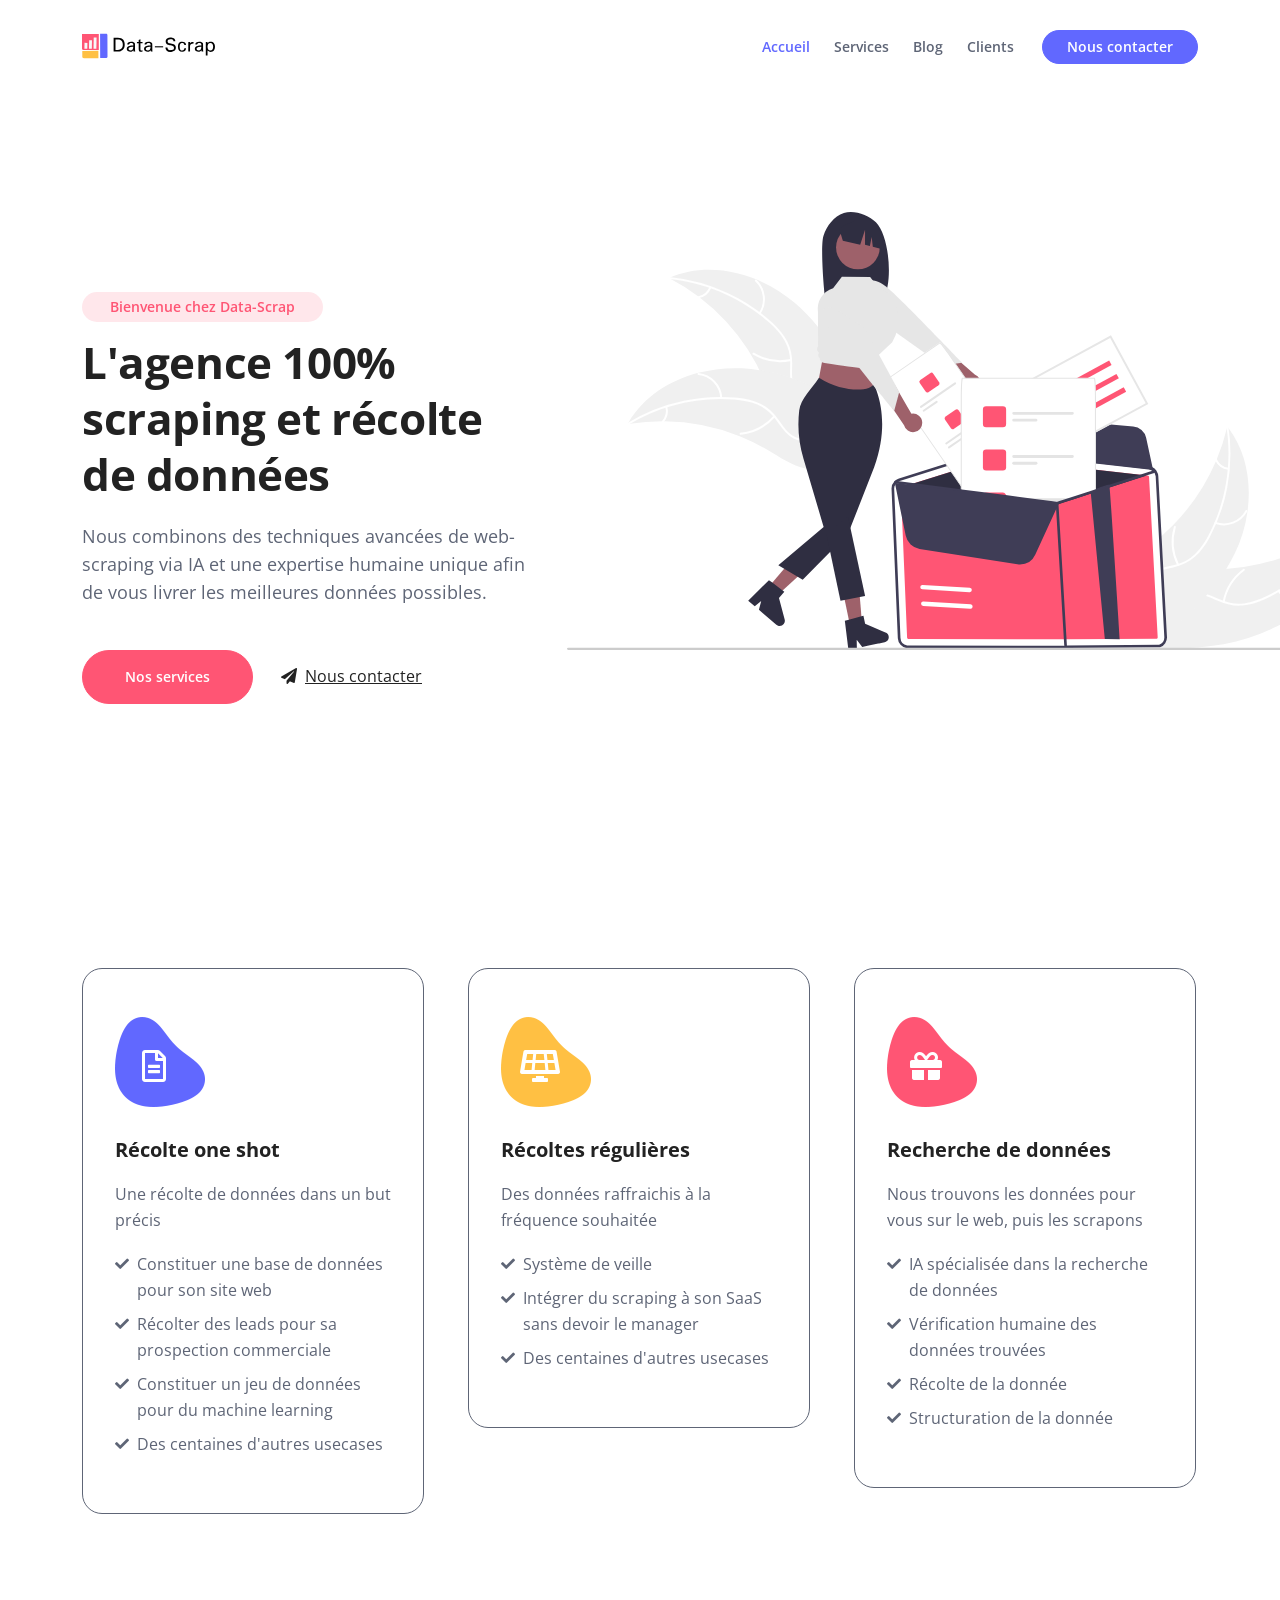
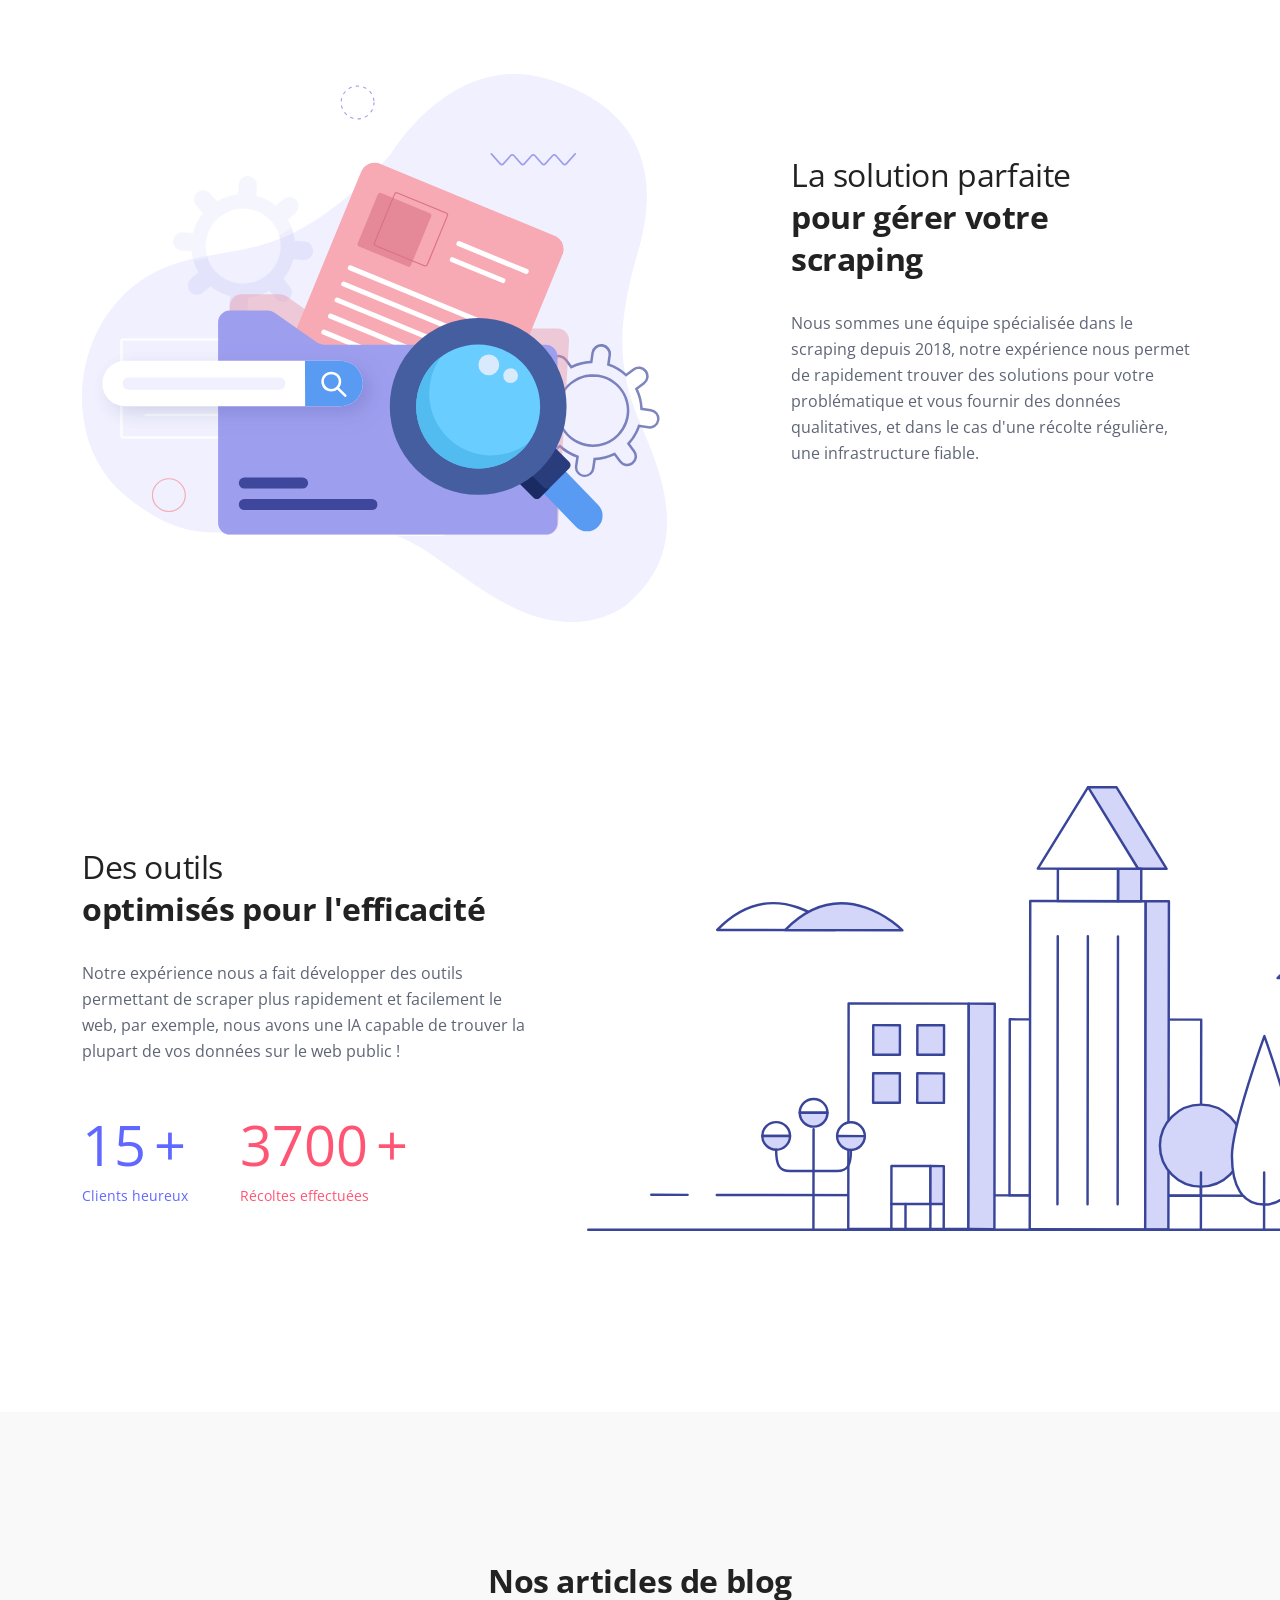
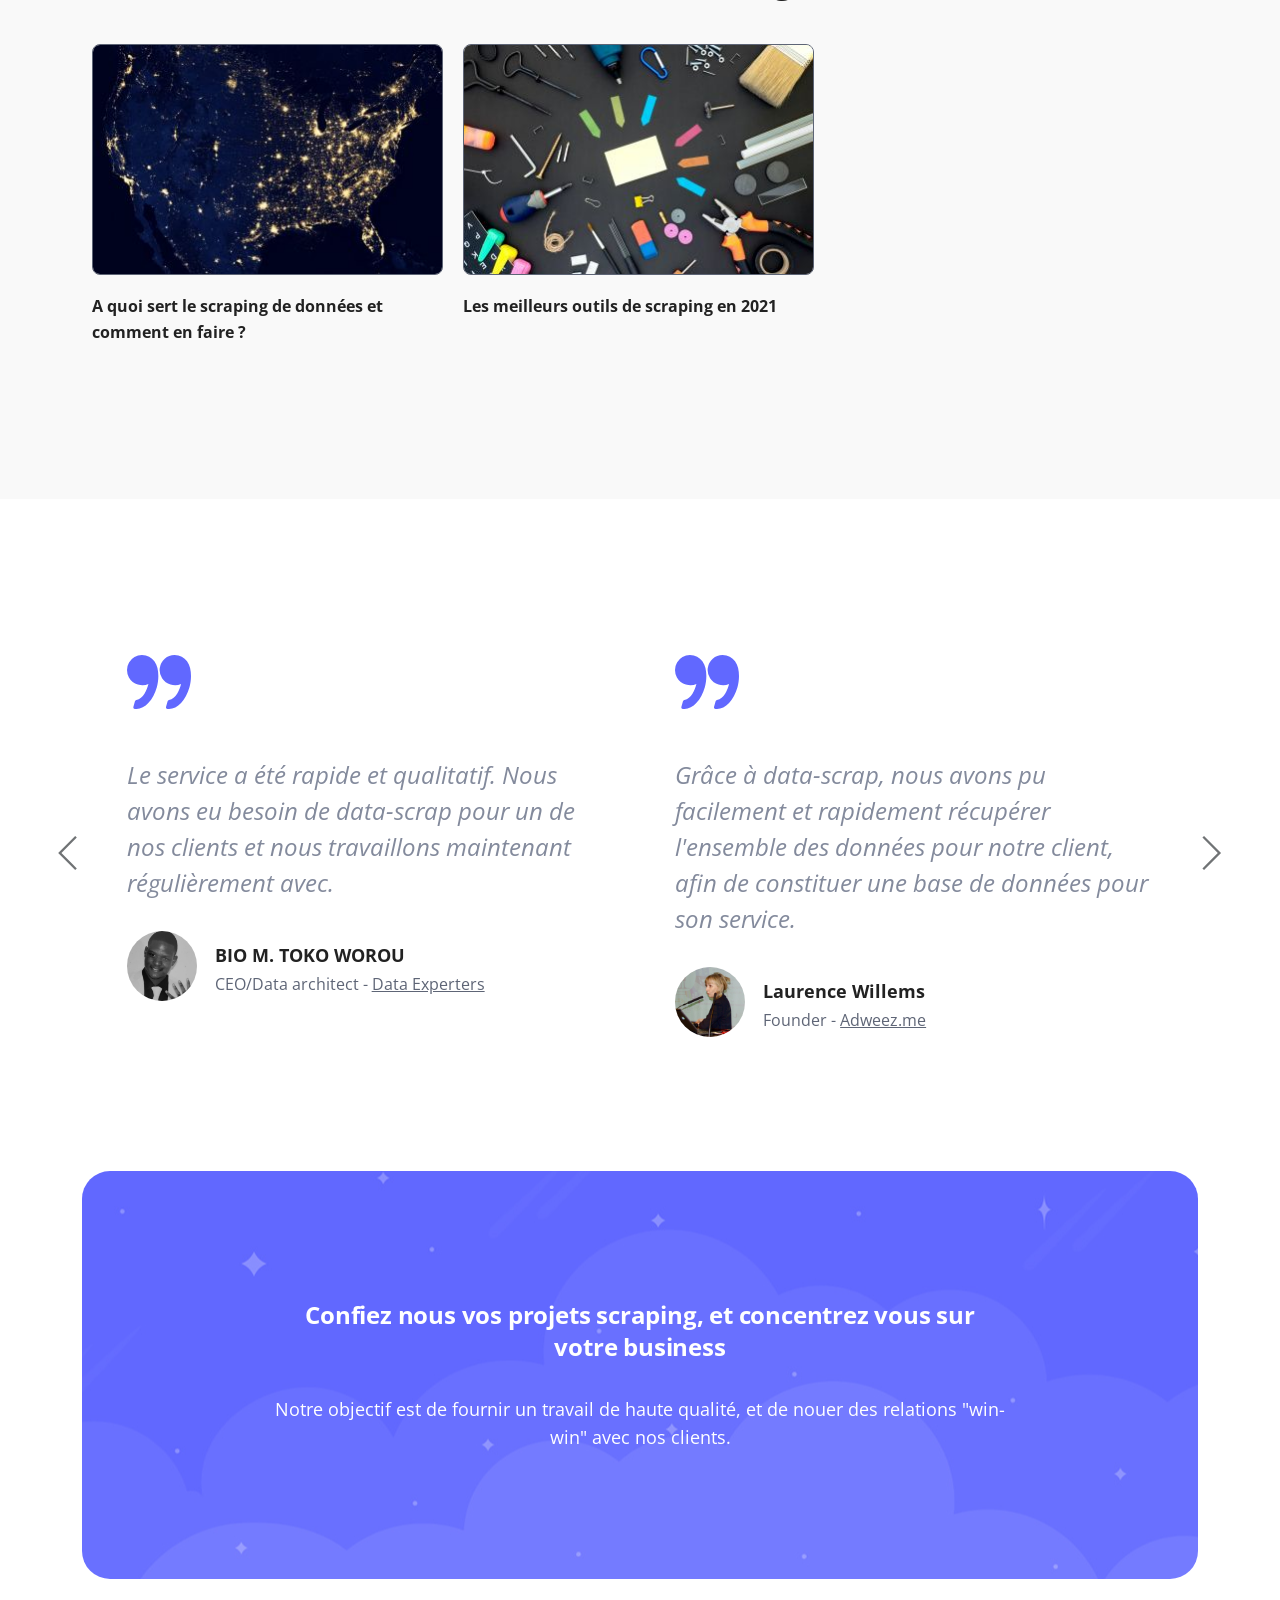
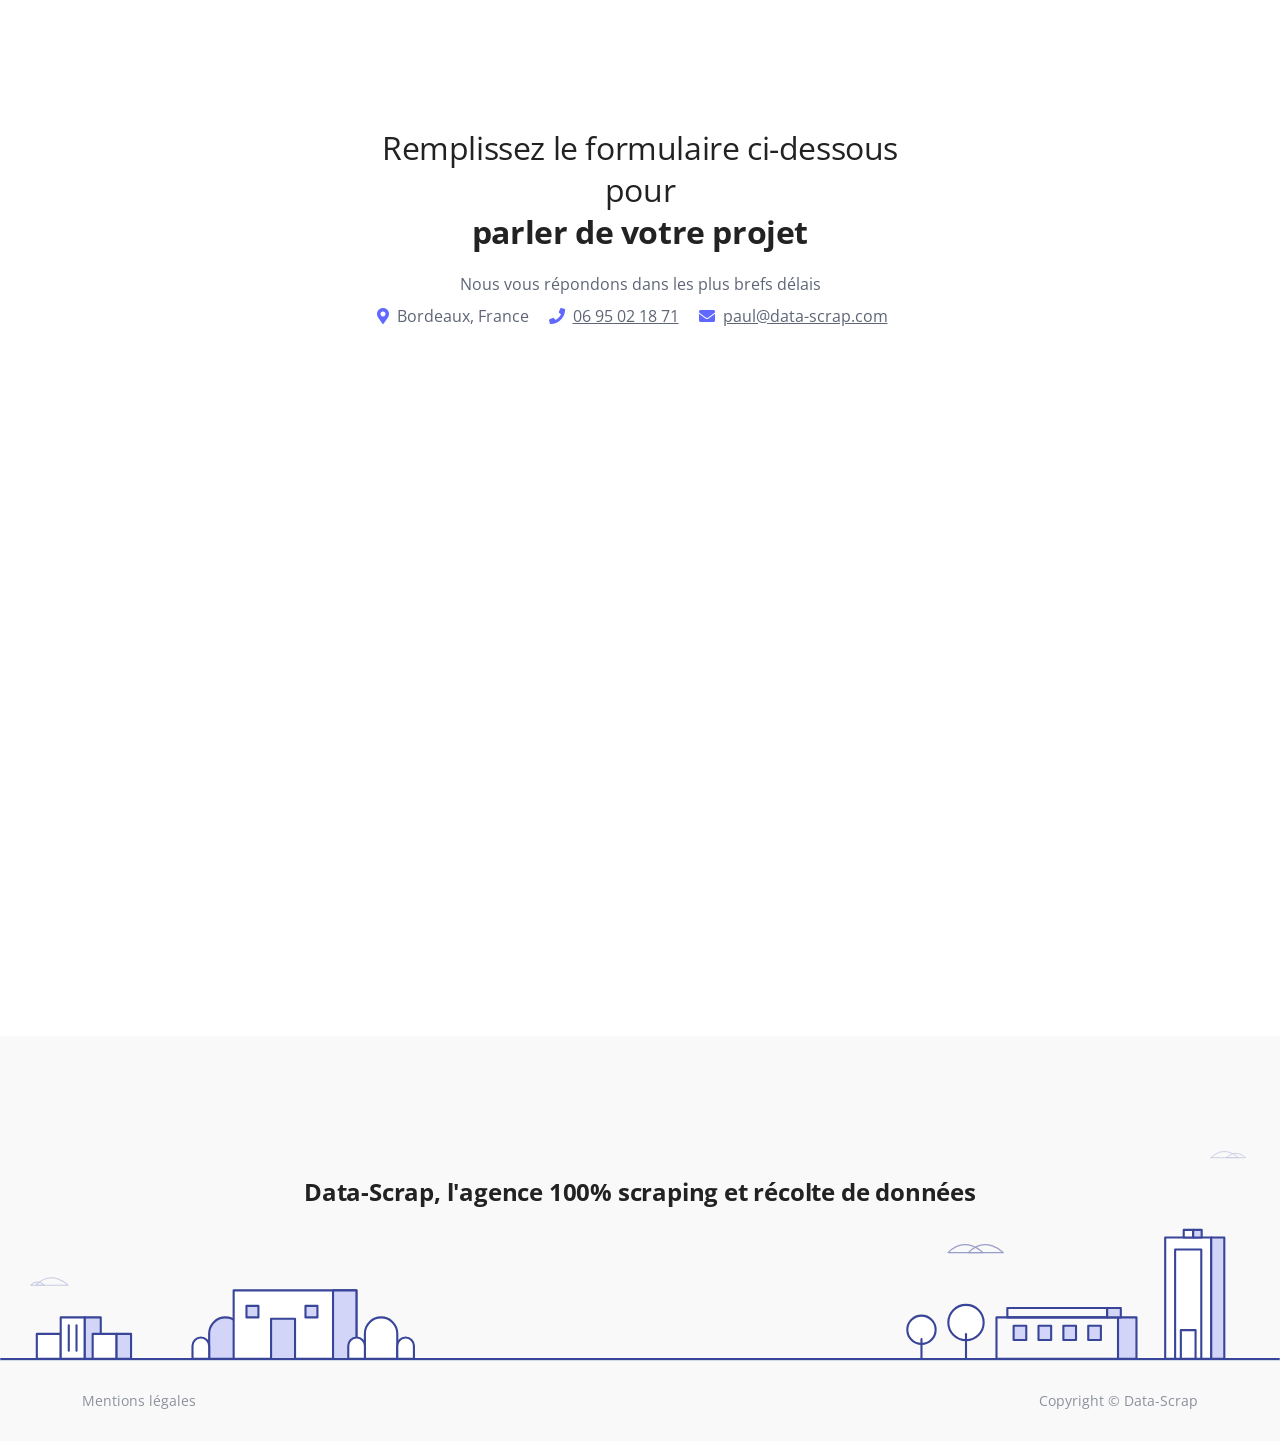
==== index.html @ 563a02bb "pirsch" ====
<!DOCTYPE html>
<html lang="fr">
<head>
    <meta charset="utf-8">
    <meta name="viewport" content="width=device-width, initial-scale=1, shrink-to-fit=no">
    
    <!-- SEO Meta Tags -->
    <meta name="description" content="Nous sommes une agence spécialisé dans le scraping et la récolte de données sur le web. Nous trouvons, récoltons et structurons la donnée pour vous.">
    <meta name="author" content="Paul VAN HECKE">

    <!-- OG Meta Tags to improve the way the post looks when you share the page on Facebook, Twitter, LinkedIn -->
	<meta property="og:site_name" content="" /> <!-- website name -->
	<meta property="og:site" content="" /> <!-- website link -->
	<meta property="og:title" content=""/> <!-- title shown in the actual shared post -->
	<meta property="og:description" content="" /> <!-- description shown in the actual shared post -->
	<meta property="og:image" content="" /> <!-- image link, make sure it's jpg -->
	<meta property="og:url" content="" /> <!-- where do you want your post to link to -->
	<meta name="twitter:card" content="summary_large_image"> <!-- to have large image post format in Twitter -->

    <!-- Webpage Title -->
    <title>Agence Data-Scrap - L'agence 100% scraping</title>
    
    <!-- Styles -->
    <link href="https://fonts.googleapis.com/css2?family=Open+Sans:ital,wght@0,400;0,600;0,700;1,400&display=swap" rel="stylesheet">
    <link href="css/bootstrap.min.css" rel="stylesheet">
    <link href="css/fontawesome-all.min.css" rel="stylesheet">
    <link href="css/swiper.css" rel="stylesheet">
	<link href="css/styles.css" rel="stylesheet">
	
	<!-- Favicon  -->
    <link rel="icon" href="images/favicon.png">
</head>
<body data-bs-spy="scroll" data-bs-target="#navbarExample">
    
    <!-- Navigation -->
    <nav id="navbarExample" class="navbar navbar-expand-lg fixed-top navbar-light" aria-label="Main navigation">
        <div class="container">

            <!-- Image Logo -->
            <a class="navbar-brand logo-image" href="/"><img src="./images/logo.svg"/></a>

            <!-- Text Logo - Use this if you don't have a graphic logo -->
            <!-- <a class="navbar-brand logo-text" href="/">Zinc</a> -->

            <button class="navbar-toggler p-0 border-0" type="button" id="navbarSideCollapse" aria-label="Toggle navigation">
                <span class="navbar-toggler-icon"></span>
            </button>

            <div class="navbar-collapse offcanvas-collapse" id="navbarsExampleDefault">
                <ul class="navbar-nav ms-auto navbar-nav-scroll">
                    <li class="nav-item">
                        <a class="nav-link active" aria-current="page" href="#header">Accueil</a>
                    </li>
                    <li class="nav-item">
                        <a class="nav-link" href="/#services">Services</a>
                    </li>
                    <li class="nav-item">
                        <a class="nav-link" href="/#projects">Blog</a>
                    </li>
                    <li class="nav-item">
                        <a class="nav-link" href="/#testi">Clients</a>
                    </li>
                </ul>
                <span class="nav-item">
                    <a class="btn-solid-sm" href="/#contact">Nous contacter</a>
                </span>
            </div> <!-- end of navbar-collapse -->
        </div> <!-- end of container -->
    </nav> <!-- end of navbar -->
    <!-- end of navigation -->

      
    <!-- Header -->
    <header id="header" class="header">
        <div class="container">
            <div class="row">
                <div class="col-lg-6 col-xl-5">
                    <div class="text-container">
                        <div class="section-title">Bienvenue chez Data-Scrap</div>
                        <h1 class="h1-large">L'agence 100% scraping et récolte de données</h1>
                        <p class="p-large">Nous combinons des techniques avancées de web-scraping via IA et une expertise humaine unique afin de vous livrer les meilleures données possibles.</p>
                        <a class="btn-solid-lg" href="#services">Nos services</a>
                        <a class="quote" href="#contact"><i class="fas fa-paper-plane"></i>Nous contacter</a>
                    </div> <!-- end of text-container -->
                </div> <!-- end of col -->
                <div class="col-lg-6 col-xl-7">
                    <div class="image-container">
                        <img class="img-fluid" src="images/header-illustration.svg" alt="Illustration de femmes récoltant des données">
                    </div> <!-- end of image-container -->
                </div> <!-- end of col -->
            </div> <!-- end of row -->
        </div> <!-- end of container -->
    </header> <!-- end of header -->
    <!-- end of header -->


    <!-- Services -->
    <div id="services" class="cards-1">
        <div class="container">
            <div class="row">
                <div class="col-lg-12">
                    
                    <!-- Card -->
                    <div class="card">
                        <div class="card-icon blue">
                            <span class="far fa-file-alt"></span>
                        </div>
                        <div class="card-body">
                            <h5 class="card-title">Récolte one shot</h5>
                            <p>Une récolte de données dans un but précis</p>
                            <ul class="list-unstyled li-space-lg">
                                <li class="d-flex">
                                    <i class="fas fa-check"></i>
                                    <div class="flex-grow-1">Constituer une base de données pour son site web</div>
                                </li>
                                <li class="d-flex">
                                    <i class="fas fa-check"></i>
                                    <div class="flex-grow-1">Récolter des leads pour sa prospection commerciale</div>
                                </li>
                                <li class="d-flex">
                                    <i class="fas fa-check"></i>
                                    <div class="flex-grow-1">Constituer un jeu de données pour du machine learning</div>
                                </li>
                                <li class="d-flex">
                                    <i class="fas fa-check"></i>
                                    <div class="flex-grow-1">Des centaines d'autres usecases</div>
                                </li>
                            </ul>
                        </div>
                    </div>
                    <!-- end of card -->

                    <!-- Card -->
                    <div class="card">
                        <div class="card-icon yellow">
                            <span class="fas fa-solar-panel"></span>
                        </div>
                        <div class="card-body">
                            <h5 class="card-title">Récoltes régulières</h5>
                            <p>Des données raffraichis à la fréquence souhaitée</p>
                            <ul class="list-unstyled li-space-lg">
                                <li class="d-flex">
                                    <i class="fas fa-check"></i>
                                    <div class="flex-grow-1">Système de veille</div>
                                </li>
                                <li class="d-flex">
                                    <i class="fas fa-check"></i>
                                    <div class="flex-grow-1">Intégrer du scraping à son SaaS sans devoir le manager</div>
                                </li>
                                <li class="d-flex">
                                    <i class="fas fa-check"></i>
                                    <div class="flex-grow-1">Des centaines d'autres usecases</div>
                                </li>
                            </ul>
                        </div>
                    </div>
                    <!-- end of card -->

                    <!-- Card -->
                    <div class="card">
                        <div class="card-icon red">
                            <span class="fas fa-gift"></span>
                        </div>
                        <div class="card-body">
                            <h5 class="card-title">Recherche de données</h5>
                            <p>Nous trouvons les données pour vous sur le web, puis les scrapons</p>
                            <ul class="list-unstyled li-space-lg">
                                <li class="d-flex">
                                    <i class="fas fa-check"></i>
                                    <div class="flex-grow-1">IA spécialisée dans la recherche de données</div>
                                </li>
                                <li class="d-flex">
                                    <i class="fas fa-check"></i>
                                    <div class="flex-grow-1">Vérification humaine des données trouvées</div>
                                </li>
                                <li class="d-flex">
                                    <i class="fas fa-check"></i>
                                    <div class="flex-grow-1">Récolte de la donnée</div>
                                </li>
                                <li class="d-flex">
                                    <i class="fas fa-check"></i>
                                    <div class="flex-grow-1">Structuration de la donnée</div>
                                </li>
                            </ul>
                        </div>
                    </div>
                    <!-- end of card -->

                </div> <!-- end of col -->
            </div> <!-- end of row -->
        </div> <!-- end of container -->
    </div> <!-- end of cards-1 -->
    <!-- end of services -->


    <!-- Details 1 -->
    <div id="details" class="basic-1">
        <div class="container">
            <div class="row">
                <div class="col-lg-6 col-xl-7">
                    <div class="image-container">
                        <img class="img-fluid" src="images/details-1.svg" alt="Des données avec une loupe">
                    </div> <!-- end of image-container -->
                </div> <!-- end of col -->
                <div class="col-lg-6 col-xl-5">
                    <div class="text-container">
                        <h2><span>La solution parfaite</span><br> pour gérer votre scraping</h2>
                        <p>Nous sommes une équipe spécialisée dans le scraping depuis 2018, notre expérience nous permet de rapidement trouver des solutions pour votre problématique et vous fournir des données qualitatives, et dans le cas d'une récolte régulière, une infrastructure fiable.</p>
                    </div> <!-- end of text-container -->
                </div> <!-- end of col -->
            </div> <!-- end of row -->
        </div> <!-- end of container -->
    </div> <!-- end of basic-1 -->
    <!-- end of details 1 -->



    <!-- Details 2 -->
    <div class="counter">
        <div class="container">
            <div class="row">
                <div class="col-lg-6 col-xl-5">
                    <div class="text-container">
                        <h2><span>Des outils</span><br> optimisés pour l'efficacité</h2>
                        <p>Notre expérience nous a fait développer des outils permettant de scraper plus rapidement et facilement le web, par exemple, nous avons une IA capable de trouver la plupart de vos données sur le web public !</p>
                        
                        <!-- Counter -->
                        <div class="counter-container">
                            <div class="counter-cell">
                                <div data-purecounter-start="0" data-purecounter-end="15" data-purecounter-duration="2" class="purecounter">1</div>
                                <div class="counter-info">Clients heureux</div>
                            </div> <!-- end of counter-cell -->
                            <div class="counter-cell red">
                                <div data-purecounter-start="0" data-purecounter-end="10000" data-purecounter-duration="2" class="purecounter">1</div>
                                <div class="counter-info">Récoltes effectuées</div>
                            </div> <!-- end of counter-cell -->
                        </div> <!-- end of counter-container -->
                        <!-- end of counter -->

                    </div> <!-- end of text-container -->
                </div> <!-- end of col -->
                <div class="col-lg-6 col-xl-7">
                    <div class="image-container">
                        <img class="img-fluid" src="images/details-2.svg" alt="Le monde">
                    </div> <!-- end of image-container -->
                </div> <!-- end of col -->
            </div> <!-- end of row -->
        </div> <!-- end of container -->
    </div> <!-- end of counter -->
    <!-- end of details 2 -->


    <!-- Projects -->
	<div id="projects" class="filter bg-gray">
		<div class="container">
            <div class="row">
                <div class="col-lg-12">
                    <h2 class="h2-heading">Nos articles de blog</h2>
                </div> <!-- end of col -->
            </div> <!-- end of row -->
            <div class="row">
                <div class="col-lg-12">
                    
                    <div class="grid">
                        <div class="element-item development">
                            <a href="./blog/qu-est-ce-que-le-scraping-et-comment-en-faire.html">
                                <img class="img-fluid" src="images/article-1-minia.jpg" alt="alternative">
                                <p><strong>A quoi sert le scraping de données et comment en faire ?</strong></p>
                            </a>
                        </div>
                        <div class="element-item development">
                            <a href="./blog/les-meilleurs-outils-de-scraping-en-2021.html">
                                <img class="img-fluid" src="images/article-2-minia.jpg" alt="alternative">
                                <p><strong>Les meilleurs outils de scraping en 2021</strong></p>
                            </a>
                        </div>
                    </div> <!-- end of grid -->
                    <!-- end of filter -->
                    
                </div> <!-- end of col -->
            </div> <!-- end of row -->
		</div> <!-- end of container -->
    </div> <!-- end of filter -->
    <!-- end of projects -->


    <!-- Testimonials -->
    <div class="slider-1" id="testi">
        <div class="container">
            <div class="row">
                <div class="col-lg-12">

                    <!-- Card Slider -->
                    <div class="slider-container">
                        <div class="swiper-container card-slider">
                            <div class="swiper-wrapper">
                                <div class="swiper-slide">
                                    <div class="card">
                                        <img class="quotes" src="images/quotes.svg" alt="alternative">
                                        <div class="card-body">
                                            <p class="testimonial-text">Le service a été rapide et qualitatif. Nous avons eu besoin de data-scrap pour un de nos clients et nous travaillons maintenant régulièrement avec.</p>
                                            <div class="details">
                                                <img class="testimonial-image" src="images/testimonial-3.jpeg" alt="alternative">
                                                <div class="text">
                                                    <div class="testimonial-author">BIO M. TOKO WOROU</div>
                                                    <div class="occupation">CEO/Data architect - <a target="_blank" href="https://www.dataexperters.com">Data Experters</a></div>
                                                </div> <!-- end of text -->
                                            </div> <!-- end of testimonial-details -->
                                        </div>
                                    </div> 
                                </div>
                                <!-- Slide -->
                                <div class="swiper-slide">
                                    <div class="card">
                                        <img class="quotes" src="images/quotes.svg" alt="alternative">
                                        <div class="card-body">
                                            <p class="testimonial-text">Grâce à data-scrap, nous avons pu facilement et rapidement récupérer l'ensemble des données pour notre client, afin de constituer une base de données pour son service.</p>
                                            <div class="details">
                                                <img class="testimonial-image" src="images/testimonial-1.jpeg" alt="alternative">
                                                <div class="text">
                                                    <div class="testimonial-author">Laurence Willems</div>
                                                    <div class="occupation">Founder - <a target="_blank" href="https://www.adweez.me">Adweez.me</a></div>
                                                </div> <!-- end of text -->
                                            </div> <!-- end of testimonial-details -->
                                        </div>
                                    </div> 
                                </div> <!-- end of swiper-slide -->
                                <!-- end of slide -->

                                <!-- Slide -->
                                <div class="swiper-slide">
                                    <div class="card">
                                        <img class="quotes" src="images/quotes.svg" alt="alternative">
                                        <div class="card-body">
                                            <p class="testimonial-text">Nous avions besoin de scraping pour notre SaaS, data-scrap nous a fournit une infrastructure robuste et efficace. </p>
                                            <div class="details">
                                                <img class="testimonial-image" src="images/testimonial-2.jpeg" alt="alternative">
                                                <div class="text">
                                                    <div class="testimonial-author">Romain</div>
                                                    <div class="occupation">CEO d'une start-up bordelaise</div>
                                                </div> <!-- end of text -->
                                            </div> <!-- end of testimonial-details -->
                                        </div>
                                    </div> 
                                </div> <!-- end of swiper-slide -->
                                <!-- end of slide -->

                            </div> <!-- end of swiper-wrapper -->
        
                            <!-- Add Arrows -->
                            <div class="swiper-button-next"></div>
                            <div class="swiper-button-prev"></div>
                            <!-- end of add arrows -->
        
                        </div> <!-- end of swiper-container -->
                    </div> <!-- end of slider-container -->
                    <!-- end of card slider -->

                </div> <!-- end of col -->
            </div> <!-- end of row -->
        </div> <!-- end of container -->
    </div> <!-- end of slider-1 -->
    <!-- end of testimonials -->



    <!-- Invitation -->
    <div class="basic-2">
        <div class="container">
            <div class="row">
                <div class="col-lg-12">
                    <div class="text-container">
                        <h4>Confiez nous vos projets scraping, et concentrez vous sur votre business</h4>
                        <p class="p-large">Notre objectif est de fournir un travail de haute qualité, et de nouer des relations "win-win" avec nos clients.</p>
                    </div> <!-- end of text-container -->
                </div> <!-- end of col -->
            </div> <!-- end of row -->
        </div> <!-- end of container -->
    </div> <!-- end of basic-2 -->
    <!-- end of invitation -->


    <!-- Contact -->
    <div id="contact" class="form-1">
        <div class="container">
            <div class="row">
                <div class="col-lg-12">
                    <h2 class="h2-heading"><span>Remplissez le formulaire ci-dessous pour</span><br>parler de votre projet</h2>
                    <p class="p-heading">Nous vous répondons dans les plus brefs délais</p>
                    <ul class="list-unstyled li-space-lg">
                        <li><i class="fas fa-map-marker-alt"></i> &nbsp;Bordeaux, France</li>
                        <li><i class="fas fa-phone"></i> &nbsp;<a href="tel:0695021871">06 95 02 18 71</a></li>
                        <li><i class="fas fa-envelope"></i> &nbsp;<a href="mailto:paul@data-scrap.com">paul@data-scrap.com</a></li>

                    </ul>
                </div> <!-- end of col -->
            </div> <!-- end of row -->
            <div class="row">
                <div class="col-lg-10 offset-lg-1">
                    <iframe src="https://tally.so/embed/npWrbw?hideTitle=1&alignLeft=1" width="100%" height="500" frameborder="0" marginheight="0" marginwidth="0" title="Contacter l'agence Data-Scrap"></iframe>
                    <!-- end of contact form -->

                </div> <!-- end of col -->
            </div> <!-- end of row -->
        </div> <!-- end of container -->
    </div> <!-- end of form-1 -->
    <!-- end of contact -->


    <!-- Footer -->
    <div class="footer bg-gray">
        <img class="decoration-city" src="images/decoration-city.svg" alt="alternative">
        <div class="container">
            <div class="row">
                <div class="col-lg-12">
                    <h4>Data-Scrap, l'agence 100% scraping et récolte de données</h4> <!-- end of social-container -->
                </div> <!-- end of col -->
            </div> <!-- end of row -->
        </div> <!-- end of container -->
    </div> <!-- end of footer -->  
    <!-- end of footer -->


    <!-- Copyright -->
    <div class="copyright bg-gray">
        <div class="container">
            <div class="row">
                <div class="col-lg-6">
                    <ul class="list-unstyled li-space-lg p-small">
                        <li><a href="terms.html">Mentions légales</a></li>
                    </ul>
                </div> <!-- end of col -->
                <div class="col-lg-6">
                    <p class="p-small statement">Copyright © <a href="#">Data-Scrap</a></p>
                </div> <!-- end of col -->
            </div> <!-- enf of row -->
        </div> <!-- end of container -->
    </div> <!-- end of copyright --> 
    <!-- end of copyright -->
    

    <!-- Back To Top Button -->
    <button onclick="topFunction()" id="myBtn">
        <img src="images/up-arrow.png" alt="alternative">
    </button>
    <!-- end of back to top button -->
    	
    <!-- Scripts -->
    <script src="js/bootstrap.min.js"></script> <!-- Bootstrap framework -->
    <script src="js/swiper.min.js"></script> <!-- Swiper for image and text sliders -->
    <script src="js/purecounter.min.js"></script> <!-- Purecounter counter for statistics numbers -->
    <script src="js/isotope.pkgd.min.js"></script> <!-- Isotope for filter -->
    <script src="js/scripts.js"></script> <!-- Custom scripts -->
    <script defer type="text/javascript" src="https://api.pirsch.io/pirsch.js"
    id="pirschjs"
    data-code="vH7d6RNITGZfTAB9Wl0hW4t4wFIwYQLj"></script>
</body>
</html>
---- css/styles.css ----
/* Description: Master CSS file */

/*****************************************
Table Of Contents:
- General Styles
- Navigation
- Header
- Services
- Details 1
- Details Modal
- Details 2
- Projects
- Testimonials
- Pricing
- Invitation
- Contact
- Footer
- Copyright
- Back To Top Button
- Extra Pages
- Media Queries
******************************************/

/*****************************************
Colors:
- Backgrounds - light gray #f9f9f9
- Buttons - red #ff5574
- Buttons - blue #6168ff
- Headings text - black #222222
- Body text - dark gray #5e6576
******************************************/


/**************************/
/*     General Styles     */
/**************************/
body,
html {
    width: 100%;
	height: 100%;
}

body, p {
	color: #5e6576; 
	font: 400 1rem/1.625rem "Open Sans", sans-serif;
}

h1 {
	color: #222222;
	font-weight: 700;
	font-size: 2.5rem;
	line-height: 3.25rem;
	letter-spacing: -0.4px;
}

h2 {
	color: #222222;
	font-weight: 700;
	font-size: 2rem;
	line-height: 2.625rem;
	letter-spacing: -0.4px;
}

h3 {
	color: #222222;
	font-weight: 700;
	font-size: 1.5rem;
	line-height: 2.25rem;
	letter-spacing: -0.2px;
}

h4 {
	color: #222222;
	font-weight: 700;
	font-size: 1.5rem;
	line-height: 2rem;
	letter-spacing: -0.2px;
}

h5 {
	color: #222222;
	font-weight: 700;
	font-size: 1.25rem;
	line-height: 1.625rem;
}

h6 {
	color: #222222;
	font-weight: 700;
	font-size: 1rem;
	line-height: 1.375rem;
}

.p-large {
	font-size: 1.125rem;
	line-height: 1.75rem;
}

.p-small {
	font-size: 0.875rem;
	line-height: 1.5rem;
}

.testimonial-text {
	font-style: italic;
}

.testimonial-author {
	font-weight: 700;
	font-size: 1.25rem;
	line-height: 1.75rem;
}

.li-space-lg li {
	margin-bottom: 0.5rem;
}

a {
	color: #5e6576;
	text-decoration: underline;
}

a:hover {
	color: #5e6576;
	text-decoration: underline;
}

.no-line {
	text-decoration: none;
}

.no-line:hover {
	text-decoration: none;
}

.blue {
	color: #6168ff;
}

.bg-gray {
	background-color: #f9f9f9;
}

.section-title {
	display: inline-block;
	margin-bottom: 0.75rem;
	padding: 0.125rem 1.75rem;
	border-radius: 30px;
	background-color: #ffe7eb;
	color: #ff5574;
	font-weight: 600;
	font-size: 0.875rem;
}

.btn-solid-reg {
	display: inline-block;
	padding: 1.375rem 2.25rem 1.375rem 2.25rem;
	border: 1px solid #ff5574;
	border-radius: 30px;
	background-color: #ff5574;
	color: #ffffff;
	font-weight: 600;
	font-size: 0.875rem;
	line-height: 0;
	text-decoration: none;
	transition: all 0.2s;
}

.btn-solid-reg:hover {
	background-color: transparent;
	color: #ff5574; /* needs to stay here because of the color property of a tag */
	text-decoration: none;
}

.btn-solid-lg {
	display: inline-block;
	padding: 1.625rem 2.625rem 1.625rem 2.625rem;
	border: 1px solid #ff5574;
	border-radius: 30px;
	background-color: #ff5574;
	color: #ffffff;
	font-weight: 600;
	font-size: 0.875rem;
	line-height: 0;
	text-decoration: none;
	transition: all 0.2s;
}

.btn-solid-lg:hover {
	background-color: transparent;
	color: #ff5574; /* needs to stay here because of the color property of a tag */
	text-decoration: none;
}

.btn-solid-sm {
	display: inline-block;
	padding: 1rem 1.5rem 1rem 1.5rem;
	border: 1px solid #ff5574;
	border-radius: 30px;
	background-color: #ff5574;
	color: #ffffff;
	font-weight: 600;
	font-size: 0.875rem;
	line-height: 0;
	text-decoration: none;
	transition: all 0.2s;
}

.btn-solid-sm:hover {
	background-color: transparent;
	color: #ff5574; /* needs to stay here because of the color property of a tag */
	text-decoration: none;
}

.btn-outline-reg {
	display: inline-block;
	padding: 1.375rem 2.25rem 1.375rem 2.25rem;
	border: 1px solid #5e6576;
	border-radius: 30px;
	background-color: transparent;
	color: #5e6576;
	font-weight: 600;
	font-size: 0.875rem;
	line-height: 0;
	text-decoration: none;
	transition: all 0.2s;
}

.btn-outline-reg:hover {
	background-color: #5e6576;
	color: #ffffff;
	text-decoration: none;
}

.btn-outline-lg {
	display: inline-block;
	padding: 1.625rem 2.625rem 1.625rem 2.625rem;
	border: 1px solid #5e6576;
	border-radius: 30px;
	background-color: transparent;
	color: #5e6576;
	font-weight: 600;
	font-size: 0.875rem;
	line-height: 0;
	text-decoration: none;
	transition: all 0.2s;
}

.btn-outline-lg:hover {
	background-color: #5e6576;
	color: #ffffff;
	text-decoration: none;
}

.btn-outline-sm {
	display: inline-block;
	padding: 1rem 1.5rem 1rem 1.5rem;
	border: 1px solid #5e6576;
	border-radius: 30px;
	background-color: transparent;
	color: #5e6576;
	font-weight: 600;
	font-size: 0.875rem;
	line-height: 0;
	text-decoration: none;
	transition: all 0.2s;
}

.btn-outline-sm:hover {
	background-color: #5e6576;
	color: #ffffff;
	text-decoration: none;
}

.form-group {
	position: relative;
	margin-bottom: 1.25rem;
}

.form-control-input,
.form-control-select,
.form-control-textarea {
	width: 100%;
	padding-top: 0.875rem;
	padding-bottom: 0.875rem;
	padding-left: 1.5rem;
	border: 1px solid #5e6576;
	border-radius: 8px;
	background-color: #ffffff;
	color: #5e6576;
	font-size: 0.875rem;
	line-height: 1.5rem;
	-webkit-appearance: none; /* removes inner shadow on form inputs on ios safari */
}

.form-control-select {
	padding-top: 0.5rem;
	padding-bottom: 0.5rem;
	height: 3.5rem;
	color: #5e6576;
}

select {
    /* you should keep these first rules in place to maintain cross-browser behavior */
    -webkit-appearance: none;
	-moz-appearance: none;
	-ms-appearance: none;
    -o-appearance: none;
    appearance: none;
    background-image: url('../images/down-arrow.png');
    background-position: 98% 50%;
    background-repeat: no-repeat;
    outline: none;
}

.form-control-textarea {
	display: block;
	height: 14rem; /* used instead of html rows to normalize height between Chrome and IE/FF */
}

.form-control-input:focus,
.form-control-textarea:focus {
	border: 1px solid #000000;
	outline: none; /* Removes blue border on focus */
}

.form-control-input:hover,
.form-control-textarea:hover {
	border: 1px solid #000000;
}

.form-control-submit-button {
	display: inline-block;
	width: 100%;
	height: 3.25rem;
	border: 1px solid #ff5574;
	border-radius: 30px;
	background-color: #ff5574;
	color: #ffffff;
	font-weight: 600;
	font-size: 0.875rem;
	line-height: 0;
	cursor: pointer;
	transition: all 0.2s;
}

.form-control-submit-button:hover {
	border: 1px solid #ff5574;
	background-color: transparent;
	color: #ff5574;
}


/**********************/
/*     Navigation     */
/**********************/
.navbar {
	background-color: #ffffff;
	font-weight: 600;
	font-size: 0.875rem;
	line-height: 0.875rem;
	box-shadow: 0 1px 6px 0 rgba(0, 0, 0, 0.05);
}

.navbar .navbar-brand {
	padding-top: 0.25rem;
	padding-bottom: 0.25rem;
}

.navbar .logo-image img {
    width: 133px;
	height: 30px;
}

.navbar .logo-text {
	color: #222222;
	font-weight: 700;
	font-size: 1.875rem;
	line-height: 1rem;
	text-decoration: none;
}

.offcanvas-collapse {
	position: fixed;
	top: 3.25rem; /* adjusts the height between the top of the page and the offcanvas menu */
	bottom: 0;
	left: 100%;
	width: 100%;
	padding-right: 1rem;
	padding-left: 1rem;
	overflow-y: auto;
	visibility: hidden;
	background-color: #ffffff;
	transition: visibility .3s ease-in-out, -webkit-transform .3s ease-in-out;
	transition: transform .3s ease-in-out, visibility .3s ease-in-out;
	transition: transform .3s ease-in-out, visibility .3s ease-in-out, -webkit-transform .3s ease-in-out;
}

.offcanvas-collapse.open {
	visibility: visible;
	-webkit-transform: translateX(-100%);
	transform: translateX(-100%);
}

.navbar .navbar-nav {
	margin-top: 0.75rem;
	margin-bottom: 0.5rem;
}

.navbar .nav-item .nav-link {
	padding-top: 0.625rem;
	padding-bottom: 0.625rem;
	color: #5e6576;
	text-decoration: none;
	transition: all 0.2s ease;
}

.navbar .nav-item.dropdown.show .nav-link,
.navbar .nav-item .nav-link:hover,
.navbar .nav-item .nav-link.active {
	color: #6168ff;
}

/* Dropdown Menu */
.navbar .dropdown .dropdown-menu {
	animation: fadeDropdown 0.2s; /* required for the fade animation */
}

@keyframes fadeDropdown {
    0% {
        opacity: 0;
    }

    100% {
        opacity: 1;
	}
}

.navbar .dropdown-menu {
	margin-top: 0.25rem;
	margin-bottom: 0.25rem;
	border: none;
	background-color: #ffffff;
}

.navbar .dropdown-item {
	padding-top: 0.625rem;
	padding-bottom: 0.625rem;
	color: #5e6576;
	font-weight: 600;
	font-size: 0.875rem;
	line-height: 0.875rem;
	text-decoration: none;
}

.navbar .dropdown-item:hover {
	background-color: #ffffff;
	color: #6168ff;
}

.navbar .dropdown-divider {
	width: 100%;
	height: 1px;
	margin: 0.5rem auto 0.5rem auto;
	border: none;
	background-color: #d1d1d1;
}
/* end of dropdown menu */

.navbar .navbar-toggler {
	padding: 0;
	border: none;
	font-size: 1.25rem;
}

.navbar .btn-solid-sm {
	border-color: #6168ff;
	background-color: #6168ff;
}

.navbar .btn-solid-sm:hover {
	background-color: transparent;
	color: #6168ff;
}


/******************/
/*     Header     */
/******************/
.header {
	padding-top: 8rem;
	padding-bottom: 5rem;
	text-align: center;
}

.header .h1-large {
	margin-bottom: 1.25rem;
}

.header .p-large {
	margin-bottom: 2.75rem;
}

.header .btn-solid-lg {
	display: block;
	margin-bottom: 1.75rem;
}

.header .quote {
	display: block;
	color: #222222;
}

.header .quote i {
	margin-right: 0.5rem;
	color: #222222;
}

.header .text-container {
	margin-bottom: 5rem;
}


/********************/
/*     Services     */
/********************/
.cards-1 {
	padding-top: 5rem;
	padding-bottom: 2.5rem;
}

.cards-1 .card {
	margin-bottom: 5rem;
	padding: 3rem 2rem;
	border: 1px solid #5e6576;
	border-radius: 20px;
	background-color: transparent;
}

.cards-1 .card-icon {
	width: 90px;
	height: 90px;
	margin-bottom: 1.875rem;
	text-align: center;
	background-size: 90px 90px;
}

.cards-1 .card-icon.blue {
	background: url('../images/services-icon-bg-blue.png') center center no-repeat;
}

.cards-1 .card-icon.yellow {
	background: url('../images/services-icon-bg-yellow.png') center center no-repeat;
}

.cards-1 .card-icon.red {
	background: url('../images/services-icon-bg-red.png') center center no-repeat;
}

.cards-1 .card-icon .fas,
.cards-1 .card-icon .far {
	margin-right: 0.75rem;
	color: #ffffff;
	font-size: 2rem;
	line-height: 98px;
}

.cards-1 .card-body {
	padding: 0;
}

.cards-1 .card-title {
	margin-bottom: 1.125rem;
}

.cards-1 .card-body p {
	margin-bottom: 1.125rem;
}

.cards-1 .list-unstyled {
	margin-bottom: 0;
}

.cards-1 .list-unstyled .fas {
	font-size: 0.875rem;
	line-height: 1.625rem;
}

.cards-1 .list-unstyled .flex-grow-1 {
	margin-left: 0.5rem;
}


/*********************/
/*     Details 1     */
/*********************/
.basic-1 {
	padding-top: 2.5rem;
	padding-bottom: 5rem;
}

.basic-1 .image-container {
	margin-bottom: 4rem;
}

.basic-1 h2 {
	margin-bottom: 1.875rem;
}

.basic-1 h2 span {
	font-weight: 400;
}

.basic-1 p:last-of-type {
	margin-bottom: 2rem;
}

.basic-1 .btn-solid-reg {
	cursor: pointer;
}


/*************************/
/*     Details Modal     */
/*************************/
.modal-dialog {
	max-width: 1150px;
	margin-right: 1rem;
	margin-left: 1rem;
	pointer-events: all;
}

.modal-content {
	padding: 2.75rem 1.25rem;
}

.modal-content .btn-close {
	position: absolute;
	right: 10px;
	top: 10px;
}

.modal-content .image-container {
	margin-bottom: 3rem;
}

.modal-content img {
	border-radius: 6px;
}

.modal-content h3 {
	margin-bottom: 0.5rem;
}

.modal-content hr {
	width: 44px;
	margin-top: 0.125rem;
	margin-bottom: 1.25rem;
	margin-left: 0;
	height: 2px;
	border: none;
	background-color: #53575a;
}

.modal-content h4 {
	margin-top: 2rem;
	margin-bottom: 0.625rem;
}

.modal-content .list-unstyled {
	margin-bottom: 2rem;
}

.modal-content .list-unstyled .fas {
	font-size: 0.75rem;
	line-height: 1.75rem;
}

.modal-content .list-unstyled .flex-grow-1 {
	margin-left: 0.5rem;
}

.modal-content .btn-solid-reg {
	margin-right: 0.75rem;
}

.modal-content .btn-outline-reg {
	cursor: pointer;
}


/*********************/
/*     Details 2     */
/*********************/
.counter {
	padding-top: 5rem;
	padding-bottom: 9.75rem;
}

.counter .text-container {
	margin-bottom: 4rem;
}

.counter h2 {
	margin-bottom: 1.875rem;
}

.counter h2 span {
	font-weight: 400;
}

.counter p {
	margin-bottom: 4rem;
}

.counter .counter-container {
	text-align: center;
}

.counter .counter-cell {
	margin-bottom: 3rem;
	color: #6168ff;
}

.counter .counter-cell.red {
	color: #ff5574;
}

.counter .purecounter {
	margin-bottom: 1.5rem;
	font-weight: 400;
	font-size: 3.5rem;
	line-height: 2rem;
}

.counter .purecounter:after {
    content: "+";
	margin-left: 0.5rem;
}

.counter .counter-info {
	font-size: 0.875rem;
	line-height: 1.5rem;
}


/********************/
/*     Projects     */
/********************/
.filter {
	padding-top: 9.25rem;
	padding-bottom: 5.625rem;
	text-align: center;
}

.filter h2 {
	margin-bottom: 2.625rem;
}

.filter .button-group {
	margin-bottom: 1rem;
}

.filter .button {
	margin-bottom: 0.75rem;
	border: none;
	background-color: transparent;
	color: #222222;
	font-weight: 600;
	font-size: 1rem;
}

.filter .button:hover,
.filter .button.is-checked {
	color: #ff5574;
}

.filter .grid {
	margin-right: auto;
	max-width: 351px;
	margin-left: auto;
}

.filter .element-item {
	margin-bottom: 3rem;
}

.filter .element-item a {
	text-decoration: none;
}

.filter .element-item img {
	margin-bottom: 1.125rem;
	border-radius: 8px;
	border: 1px solid #5e6576;
}

.filter .element-item p {
	text-align: left;
}

.filter .element-item p strong {
	color: #222222;
}


/************************/
/*     Testimonials     */
/************************/
.slider-1 {
	padding-top: 9.75rem;
	padding-bottom: 4.5rem;
}

.slider-1 .slider-container {
	position: relative;
}

.slider-1 .swiper-container {
	position: static;
	width: 86%;
}

.slider-1 .swiper-button-prev:focus,
.slider-1 .swiper-button-next:focus {
	/* even if you can't see it chrome you can see it on mobile device */
	outline: none;
}

.slider-1 .swiper-button-prev {
	left: -12px;
	background-image: url("data:image/svg+xml;charset=utf-8,%3Csvg%20xmlns%3D'http%3A%2F%2Fwww.w3.org%2F2000%2Fsvg'%20viewBox%3D'0%200%2028%2044'%3E%3Cpath%20d%3D'M0%2C22L22%2C0l2.1%2C2.1L4.2%2C22l19.9%2C19.9L22%2C44L0%2C22L0%2C22L0%2C22z'%20fill%3D'%23707375'%2F%3E%3C%2Fsvg%3E");
	background-size: 18px 28px;
}

.slider-1 .swiper-button-next {
	right: -12px;
	background-image: url("data:image/svg+xml;charset=utf-8,%3Csvg%20xmlns%3D'http%3A%2F%2Fwww.w3.org%2F2000%2Fsvg'%20viewBox%3D'0%200%2028%2044'%3E%3Cpath%20d%3D'M27%2C22L27%2C22L5%2C44l-2.1-2.1L22.8%2C22L2.9%2C2.1L5%2C0L27%2C22L27%2C22z'%20fill%3D'%23707375'%2F%3E%3C%2Fsvg%3E");
	background-size: 18px 28px;
}

.slider-1 .card {
	border: none;
}

.slider-1 .card-body {
	padding: 0;
}

.slider-1 .quotes {
	margin-bottom: 3rem;
	width: 64px;
}

.slider-1 .testimonial-text {
	margin-bottom: 1.875rem;
	color: #838a9c;
	font-style: italic;
	font-size: 1.5rem;
	line-height: 2.25rem;
}

.slider-1 .testimonial-image {
	display: inline-block;
	width: 70px;
	margin-bottom: 0.875rem;
	border-radius: 50%;
}

.slider-1 .testimonial-author {
	margin-bottom: 0.125rem;
	color: #222222;
	font-weight: 700;
	font-size: 1.125rem;
}


/********************/
/*     Pricing     */
/********************/
.cards-2 {
	padding-top: 5rem;
	padding-bottom: 2.25em;
}

.cards-2 .h2-heading {
	margin-bottom: 3.75rem;
	text-align: center;
}

.cards-2 .h2-heading span {
	font-weight: 400;
}

.cards-2 .card {
	margin-bottom: 5rem;
	padding: 4rem 1rem;
	border: 1px solid #5e6576;
	border-radius: 20px;
	background-color: transparent;
	text-align: center;
}

.cards-2 .card-body {
	padding: 0;
}

.cards-2 .card-title {
	margin-bottom: 2rem;
}

.cards-2 .card-title .decoration-lines {
	width: 30px;
	margin-bottom: 0.25rem;
}

.cards-2 .card-title .decoration-lines.flipped {
	transform: scaleX(-1);
}

.cards-2 .card-title span {
	margin-right: 0.75rem;
	margin-left: 0.75rem;
	color: #222222;
	font-weight: 700;
	font-size: 1.5rem;
	line-height: 2rem;
	letter-spacing: -0.2px;
}

.cards-2 .card-body .list-unstyled {
	margin-bottom: 3rem;
}

.cards-2 .card-body .list-unstyled li {
	margin-bottom: 0.625rem;
}

.cards-2 .card-body .price {
	margin-bottom: 3rem;
	color: #222222;
	font-weight: 700;
	font-size: 3rem;
	line-height: 2rem;
	letter-spacing: -0.2px;
}


/**********************/
/*     Invitation     */
/**********************/
.basic-2 {
	padding-top: 3rem;
	text-align: center;
}

.basic-2 .text-container {
	padding: 5rem 1.5rem 5rem 1.5rem;
	border-radius: 28px;
	background: url('../images/invitation-background.jpg') center center no-repeat;
	background-size: cover;
}

.basic-2 h4 {
	margin-bottom: 2rem;
	color: #ffffff;
}

.basic-2 .p-large {
	margin-bottom: 0;
	color: #ffffff;
}


/*******************/
/*     Contact     */
/*******************/
.form-1 {
	padding-top: 9.25rem;
	padding-bottom: 8.5rem;
	text-align: center;
}

.form-1 .h2-heading {
	margin-bottom: 1.125rem;
	text-align: center;
}

.form-1 .h2-heading span {
	font-weight: 400;
}

.form-1 .p-heading {
	margin-bottom: 0.375rem;
}

.form-1 .list-unstyled {
	margin-bottom: 3.5rem;
}

.form-1 .list-unstyled .fas {
	color: #6168ff;
}


/******************/
/*     Footer     */
/******************/
.footer {
	position: relative;
	padding-top: 8.75rem;
	padding-bottom: 7.5rem;
	text-align: center;
}

.footer .decoration-city {
	position: absolute;
	bottom: 0;
	left: 0;
}

.footer div[class*="col"] {  
	/* selects all elements which have classes starting with col */
	/* needed so that the absolute positioned decoration stays behind */
	position: relative;
}

.footer h4 {
	margin-bottom: 2rem;
}

.footer .fa-stack {
	width: 2em;
	margin-bottom: 1.25rem;
	margin-right: 0.375rem;
	font-size: 1.5rem;
}

.footer .fa-stack .fa-stack-1x {
    color: #222222;
	transition: all 0.2s ease;
}

.footer .fa-stack .fa-stack-2x {
	color: #ffffff;
	transition: all 0.2s ease;
}

.footer .fa-stack:hover .fa-stack-1x {
	color: #ffffff;
}

.footer .fa-stack:hover .fa-stack-2x {
    color: #222222;
}


/*********************/
/*     Copyright     */
/*********************/
.copyright {
	padding-top: 1.75rem;
	border-top: 1px solid #d0dae2;
	text-align: center;
}

.copyright a {
	text-decoration: none;
}

.copyright .list-unstyled,
.copyright .statement {
	opacity: 0.7;
}

.copyright .list-unstyled li {
	margin-bottom: 0.75rem;
}


/******************************/
/*     Back To Top Button     */
/******************************/
#myBtn {
	position: fixed; 
  	z-index: 99; 
	bottom: 20px; 
	right: 20px; 
	display: none; 
	width: 52px;
	height: 52px;
	border: none; 
	border-radius: 50%; 
	outline: none; 
	background-color: #44434a; 
	cursor: pointer; 
}

#myBtn:hover {
	background-color: #1d1d21;
}

#myBtn img {
	margin-bottom: 0.25rem;
	width: 18px;
}


/***********************/
/*     Extra Pages     */
/***********************/
.ex-header {
	padding-top: 9rem;
	padding-bottom: 5rem;
	background-color: #f9f9f9;
}

.ex-basic-1 .list-unstyled .fas {
	font-size: 0.375rem;
	line-height: 1.625rem;
}

.ex-basic-1 .list-unstyled .flex-grow-1 {
	margin-left: 0.5rem;
}

.ex-basic-1 .text-box {
	padding: 1.25rem 1.25rem 0.5rem 1.25rem;
	background-color: #f9f9f9;
}

.ex-cards-1 .card {
	border: none;
	background-color: transparent;
}

.ex-cards-1 .card .fa-stack {
	width: 2em;
	font-size: 1.125rem;
}

.ex-cards-1 .card .fa-stack-2x {
	color: #6168ff;
}

.ex-cards-1 .card .fa-stack-1x {
	width: 2em;
	color: #ffffff;
	font-weight: 700;
	line-height: 2.125rem;
}

.ex-cards-1 .card .list-unstyled .flex-grow-1 {
	margin-left: 2.25rem;
}

.ex-cards-1 .card .list-unstyled .flex-grow-1 h5 {
	margin-top: 0.125rem;
	margin-bottom: 0.5rem;
}


/*************************/
/*     Media Queries     */
/*************************/	
/* Min-width 768px */
@media (min-width: 768px) {

	/* Header */
	.header {
		padding-top: 9rem;
	}

	.header .h1-large {
		font-size: 2.75rem;
		line-height: 3.5rem;
	}
	/* end of header */


	/* Details 2 */
	.counter .counter-container {
		text-align: left;
	}
	
	.counter .counter-cell {
		display: inline-block;
		margin-right: 3rem;
		vertical-align: top;
	}
	/* end of details 2 */


	/* Contact */
	.form-1 .list-unstyled li {
		display: inline-block;
		margin-right: 1rem;
	}
	/* end of contact */


	/* Extra Pages */
	.ex-basic-1 .text-box {
		padding: 1.75rem 2rem 0.875rem 2rem;
	}
	/* end of extra pages */
}
/* end of min-width 768px */


/* Min-width 992px */
@media (min-width: 992px) {
	
	/* General Styles */
	.h2-heading {
		width: 35.25rem;
		margin-right: auto;
		margin-left: auto;
	}

	.p-heading {
		width: 46rem;
		margin-right: auto;
		margin-left: auto;
	}
	/* end of general styles */


	/* Navigation */
	.navbar {
		padding-top: 1.75rem;
		background-color: #ffffff;
		box-shadow: none;
		transition: all 0.2s;
	}

	.navbar.extra-page {
		padding-top: 0.5rem;
	}

	.navbar.top-nav-collapse {
		padding-top: 0.5rem;
		padding-bottom: 0.5rem;
		background-color: #ffffff;
		box-shadow: 0 3px 6px 0 rgba(0, 0, 0, 0.05);
	}

	.offcanvas-collapse {
		position: static;
		top: auto;
		bottom: auto;
		left: auto;
		width: auto;
		padding-right: 0;
		padding-left: 0;
		background-color: transparent;
		overflow-y: visible;
		visibility: visible;
	}

	.offcanvas-collapse.open {
		-webkit-transform: none;
		transform: none;
	}

	.navbar .navbar-nav {
		margin-top: 0;
		margin-bottom: 0;
	}
	
	.navbar .nav-item .nav-link {
		padding-right: 0.75rem;
		padding-left: 0.75rem;
	}

	.navbar .dropdown-menu {
		padding-top: 0.75rem;
		padding-bottom: 0.75rem;
		box-shadow: 0 3px 3px 1px rgba(0, 0, 0, 0.08);
	}

	.navbar .dropdown-divider {
		width: 90%;
	}

	.navbar .nav-item .btn-solid-sm {
		margin-top: 0;
		margin-left: 1rem;
	}
	/* end of navigation */


	/* Header */
	.header {
		padding-top: 13rem;
		text-align: left;
	}

	.header .text-container {
		margin-bottom: 0;
	}

	.header .btn-solid-lg {
		margin-right: 1.5rem;
		margin-bottom: 0;
	}

	.header .btn-solid-lg,
	.header .quote {
		display: inline-block;
	}
	/* end of header */


	/* Services */
	.cards-1 .card {
		display: inline-block;
		width: 298px;
		vertical-align: top;
	}
	
	.cards-1 .card:nth-of-type(3n+2) {
		margin-right: 1rem;
		margin-left: 1rem;
	}
	/* end of services */

	
	/* Details 1 */
	.basic-1 .image-container {
		margin-bottom: 0;
	}

	.basic-1 .text-container {
		margin-top: 1.25rem;
	}

	.basic-1 h2 {
		width: 23rem;
	}
	/* end of details 1 */


	/* Details Modal */
	/* Stops body and navbar shift on modal open */
	body.modal-open {
		overflow-y: scroll !important;
		padding-right: 0 !important;
	}

	body.modal-open .navbar {
		padding-right: 0 !important;
	}
	/* end of stops body and navbar shift on modal open */

	.modal {
		padding-right: 0 !important;
	}

	.modal-dialog {
		margin-top: 120px;
		margin-right: auto;
		margin-left: auto;
	}
	
	.modal-content .image-container {
		margin-bottom: 0;
	}
	/* end of details modal */
	
	
	/* Details 2 */
	.counter .text-container {
		margin-bottom: 0;
	}

	.counter .counter-cell {
		display: inline-block;
		vertical-align: top;
	}
	/* end of details 2 */


	/* Projects */
	.filter .button {
		margin-right: 0.25rem;
		margin-left: 0.25rem;
	}
	
	.filter .grid {
		max-width: 750px;
	}

	.filter .element-item {
		display: inline-block;
		width: 351px;
		margin-right: 0.625rem;
		margin-left: 0.625rem;
		vertical-align: top;
	}
	/* end of projects */


	/* Testimonials */
	.slider-1 .swiper-container {
		width: 92%;
	}

	.slider-1 .swiper-button-prev {
		left: -16px;
		width: 22px;
		background-size: 22px 34px;
	}
	
	.slider-1 .swiper-button-next {
		right: -16px;
		width: 22px;
		background-size: 22px 34px;
	}

	.slider-1 .details {
		display: flex;
		align-items: flex-start;
	}
	
	.slider-1 .text {
		flex-direction: column;
	}

	.slider-1 .testimonial-author {
		margin-top: 0.625rem;
	}
	
	.slider-1 .testimonial-image {
		margin-right: 1.125rem;
	}
	/* end of testimonials */


	/* Pricing */
	.cards-2 .card {
		display: inline-block;
		width: 298px;
		vertical-align: top;
	}
	
	.cards-2 .card:nth-of-type(3n+2) {
		margin-right: 1rem;
		margin-left: 1rem;
	}
	/* end of pricing */


	/* Invitation */
	.basic-2 .text-container {
		padding: 8rem;
	}
	/* end of invitation */


	/* Footer */
	.footer h4 {
		width: 46rem;
		margin-right: auto;
		margin-left: auto;
	}
	/* end of footer */


	/* Copyright */
	.copyright {
		text-align: left;
	}

	.copyright .list-unstyled li {
		display: inline-block;
		margin-right: 1rem;
	}

	.copyright .statement {
		text-align: right;
	}
	/* end of copyright */


	/* Extra Pages */
	.ex-cards-1 .card {
		display: inline-block;
		width: 296px;
		vertical-align: top;
	}

	.ex-cards-1 .card:nth-of-type(3n+2) {
		margin-right: 1rem;
		margin-left: 1rem;
	}
	/* end of extra pages */
}
/* end of min-width 992px */


/* Min-width 1200px */
@media (min-width: 1200px) {
	
	/* General Styles */
	.container {
		max-width: 1140px;
	}
	/* end of general styles */
	

	/* Header */
	.header {
		overflow: hidden;
		padding-top: 18.25rem;
		padding-bottom: 11.5rem;
	}

	.header .image-container {
		position: relative;
	}
	
	.header .image-container img {
		position: absolute;
		top: -80px;
		left: 10px;
		width: 840px;
		max-width: none;
	}
	/* end of header */


	/* Services */
	.cards-1 .card {
		width: 342px;
	}
	
	.cards-1 .card:nth-of-type(3n+2) {
		margin-right: 2.5rem;
		margin-left: 2.5rem;
	}
	/* end of services */


	/* Details 1 */
	.basic-1 .image-container {
		margin-right: 3.5rem;
	}

	.basic-1 .text-container {
		margin-top: 5rem;
		margin-left: 2.75rem;
	}
	/* end of details 1 */


	/* Details Modal */
	.modal-content {
		padding-right: 2rem;
		padding-left: 2rem;
	}
	/* end of details modal */


	/* Details 2 */
	.counter {
		overflow: hidden;
		padding-top: 9rem;
	}

	.counter .image-container {
		position: relative;
	}
	
	.counter .image-container img {
		position: absolute;
		top: -60px;
		left: 30px;
		width: 900px;
		max-width: none;
	}
	/* end of details 2 */


	/* Projects */
	.filter .grid {
		max-width: 1120px;
	}
	/* end of projects */


	/* Testimonials */
	.slider-1 .swiper-button-prev {
		left: -24px;
	}
	
	.slider-1 .swiper-button-next {
		right: -24px;
	}
	/* end of testimonials */


	/* Pricing */
	.cards-2 .card {
		width: 342px;
	}
	
	.cards-2 .card:nth-of-type(3n+2) {
		margin-right: 2.5rem;
		margin-left: 2.5rem;
	}
	/* end of pricing */


	/* Invitation */
	.basic-2 .text-container {
		padding: 8rem 12rem;
	}
	/* end of invitation */


	/* Contact */
	.form-1 form {
		width: 860px;
		margin-right: auto;
		margin-left: auto;
	}
	/* end of contact */


	/* Footer */
	.footer .decoration-circles {
		left: 0;
	}
	/* end of footer */


	/* Extra Pages */
	.ex-cards-1 .card {
		width: 336px;
	}

	.ex-cards-1 .card:nth-of-type(3n+2) {
		margin-right: 2.875rem;
		margin-left: 2.875rem;
	}
	/* end of extra pages */
}
/* end of min-width 1200px */
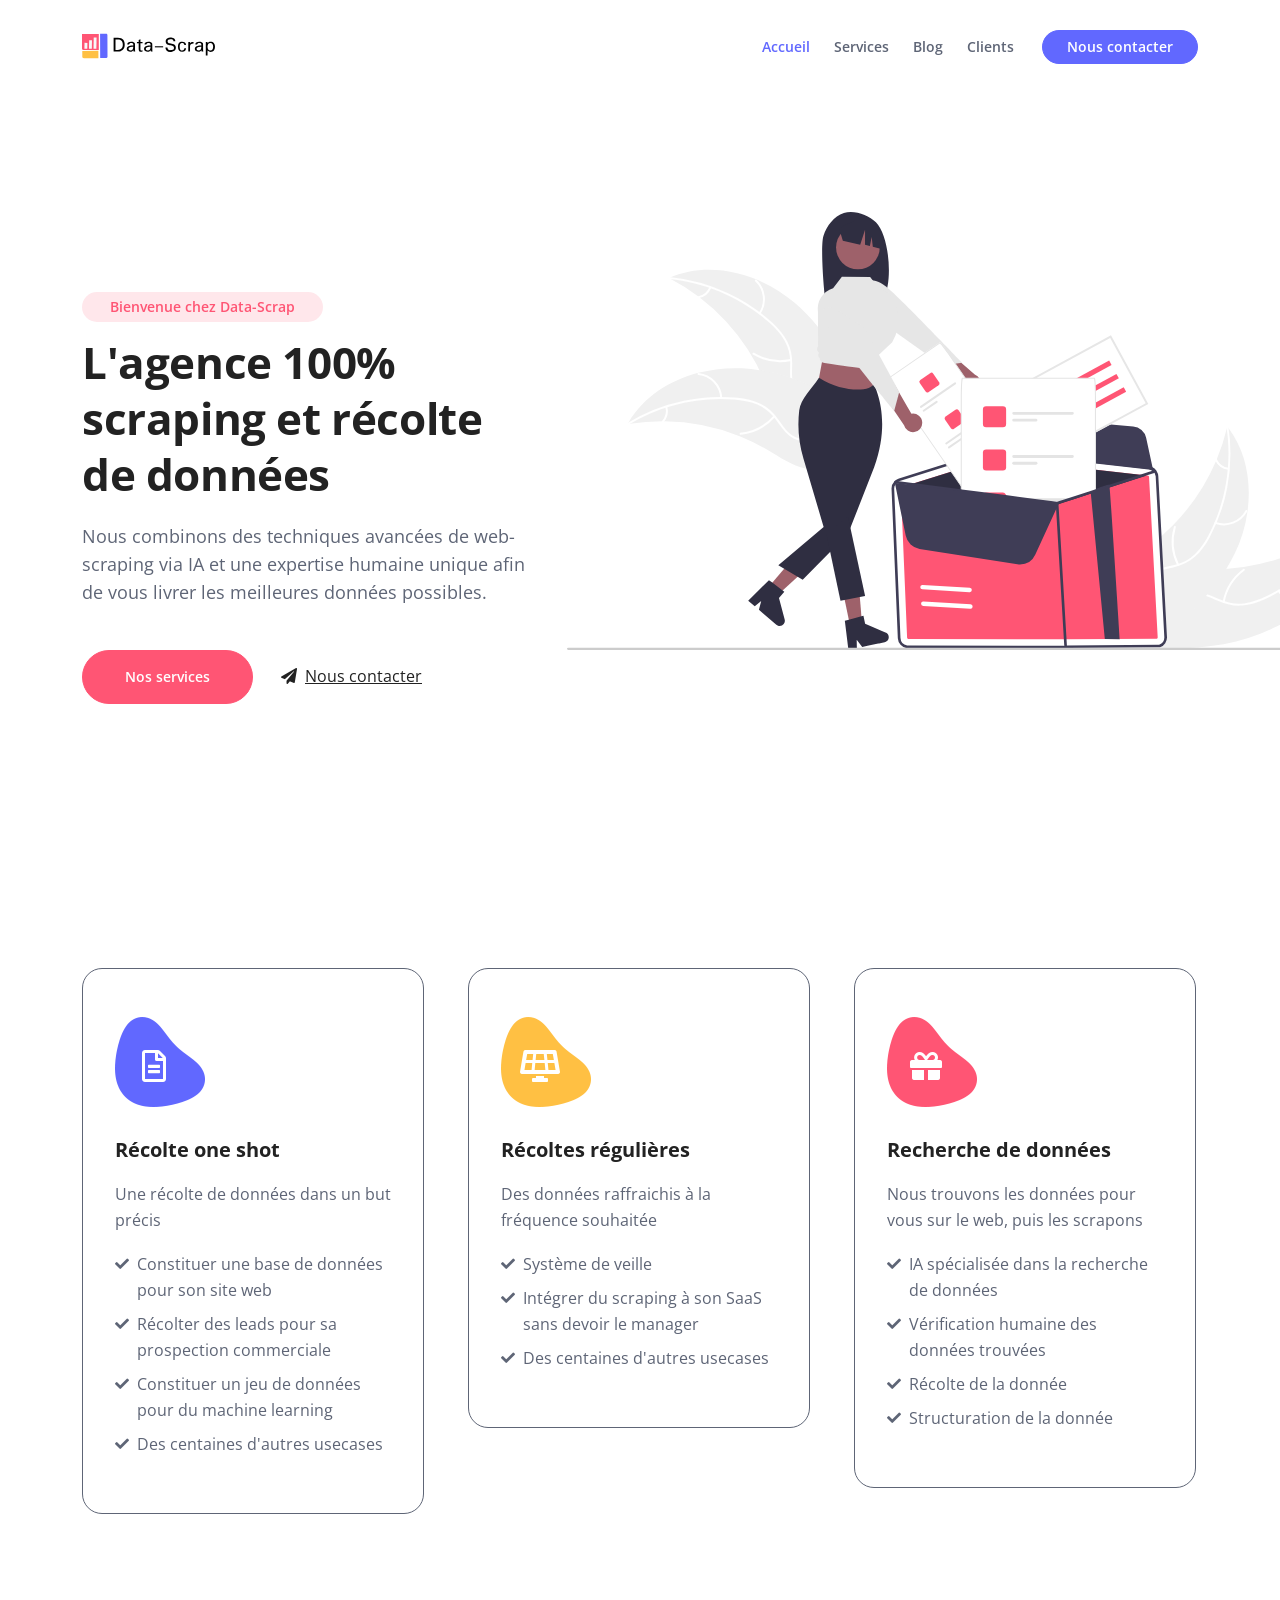
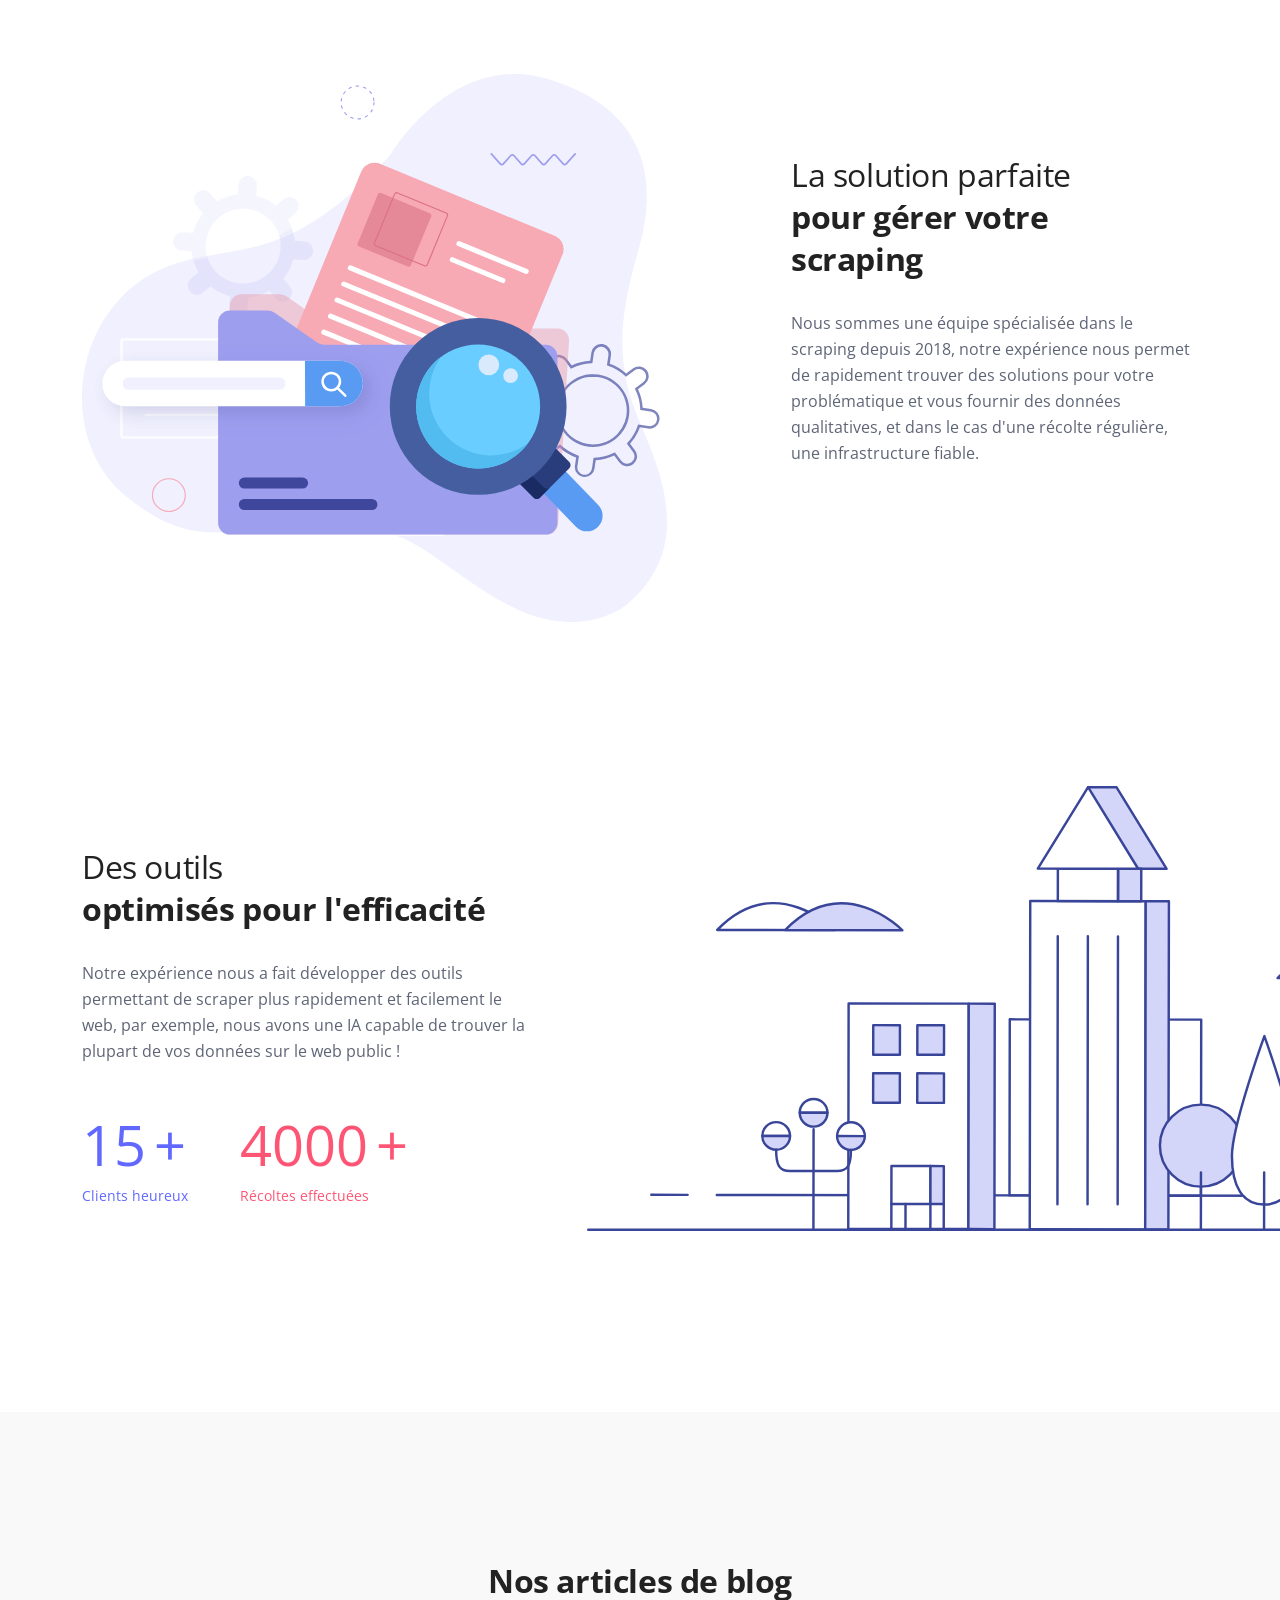
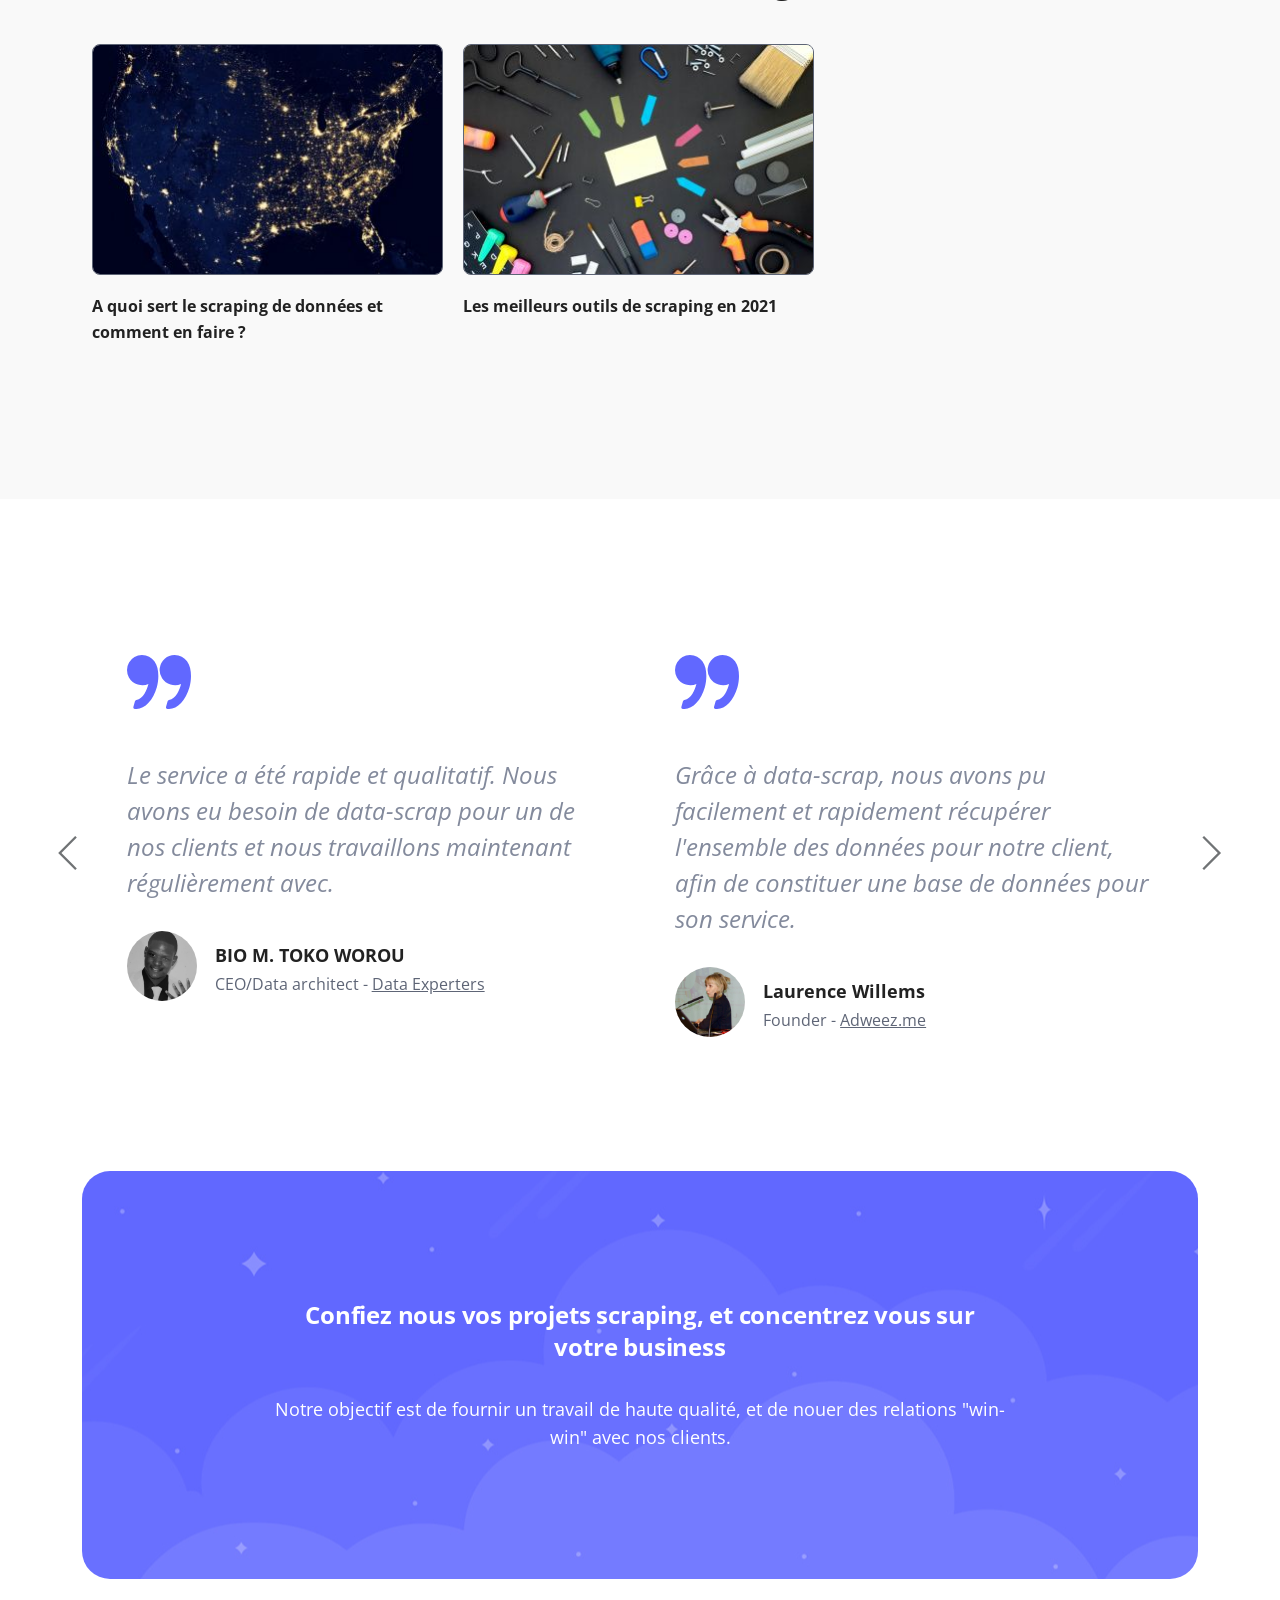
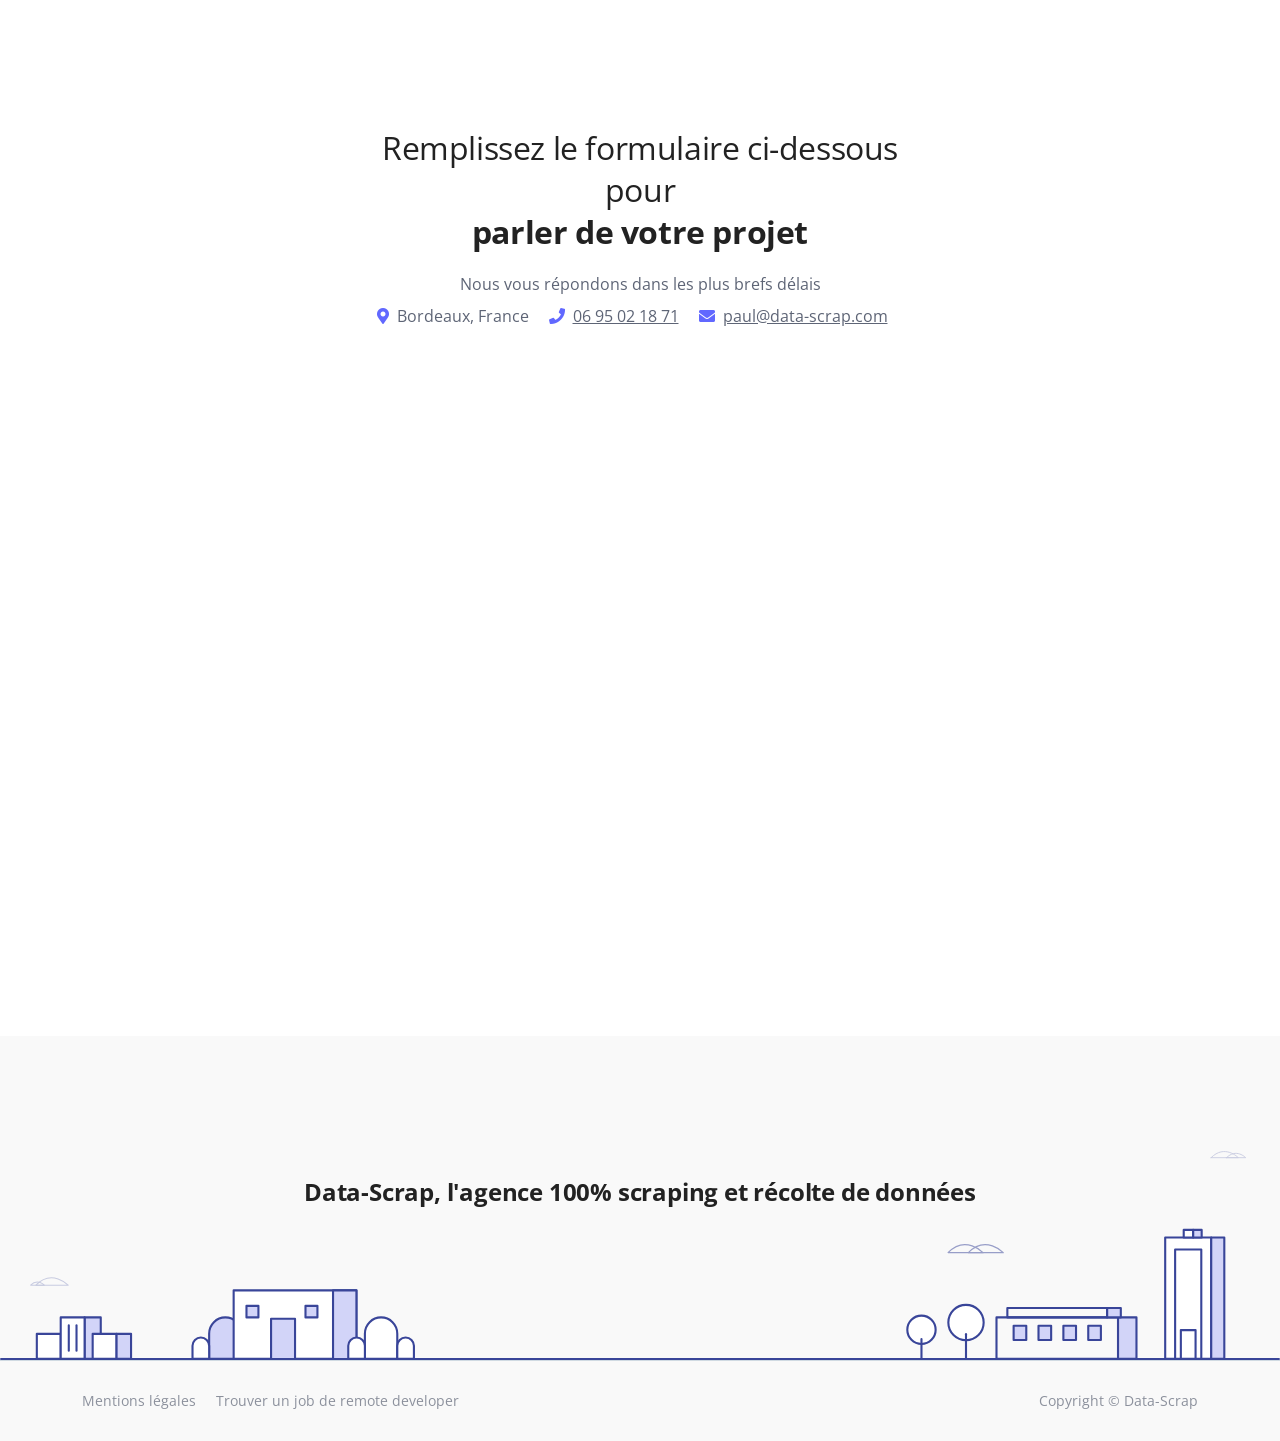
==== commit 55a13b16: "Update index.html" ====
--- a/index.html
+++ b/index.html
@@ -428,6 +428,7 @@
                 <div class="col-lg-6">
                     <ul class="list-unstyled li-space-lg p-small">
                         <li><a href="terms.html">Mentions légales</a></li>
+			<li><a href="https://remotejobsfordevs.com">Trouver un job de remote developer</a></li>
                     </ul>
                 </div> <!-- end of col -->
                 <div class="col-lg-6">
@@ -455,4 +456,4 @@
     id="pirschjs"
     data-code="vH7d6RNITGZfTAB9Wl0hW4t4wFIwYQLj"></script>
 </body>
-</html>+</html>
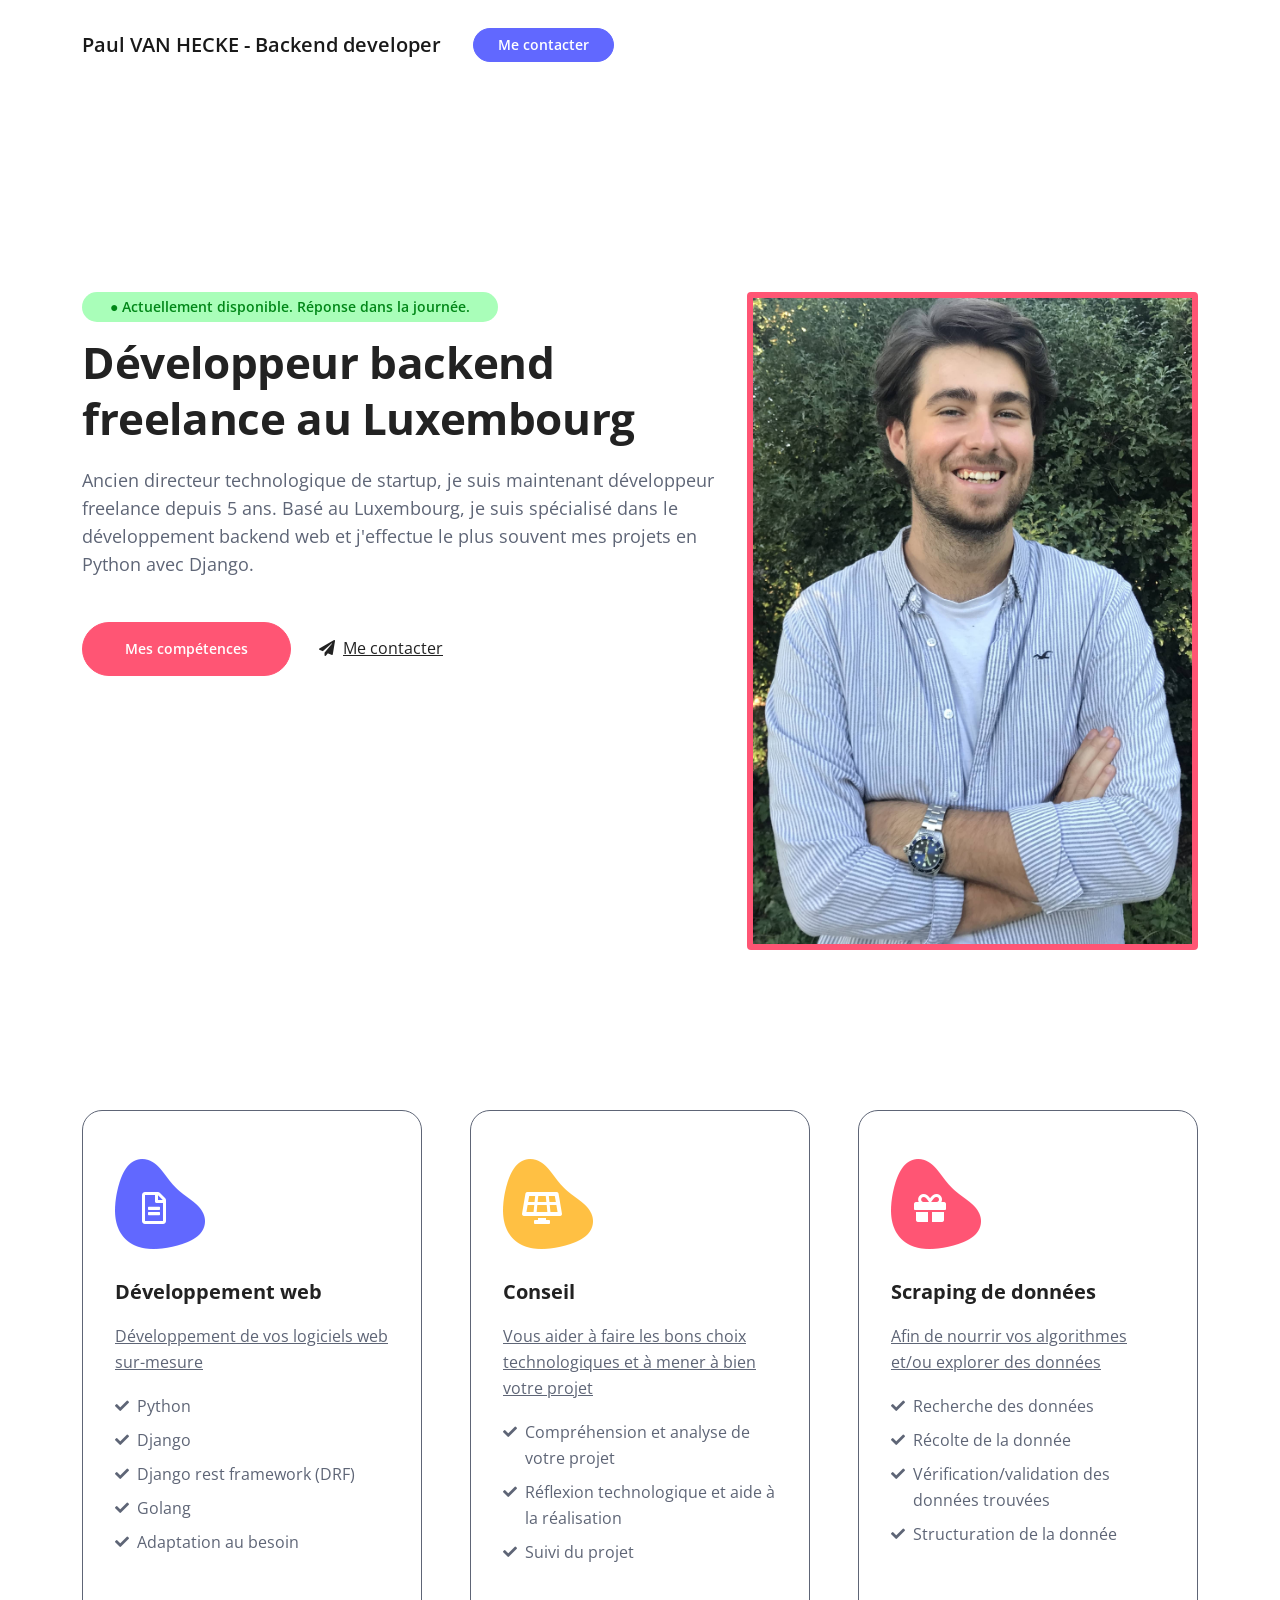
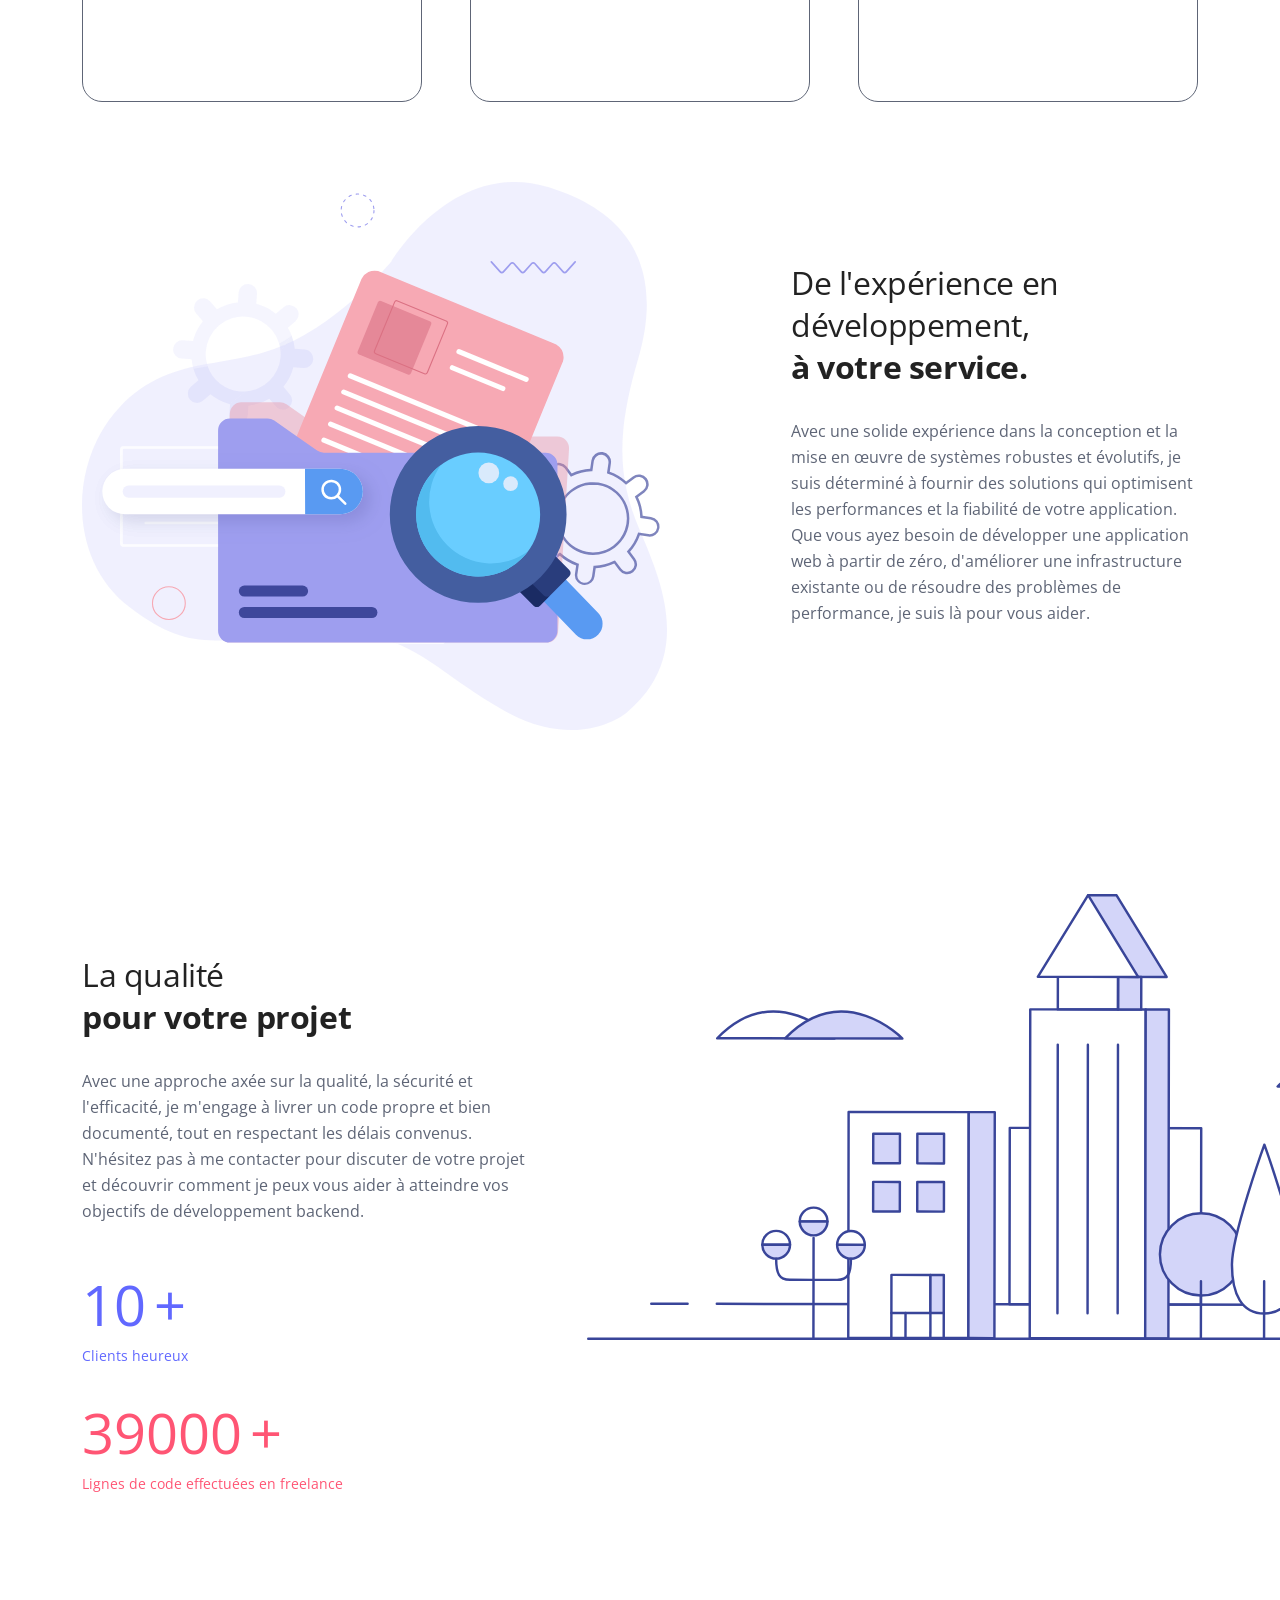
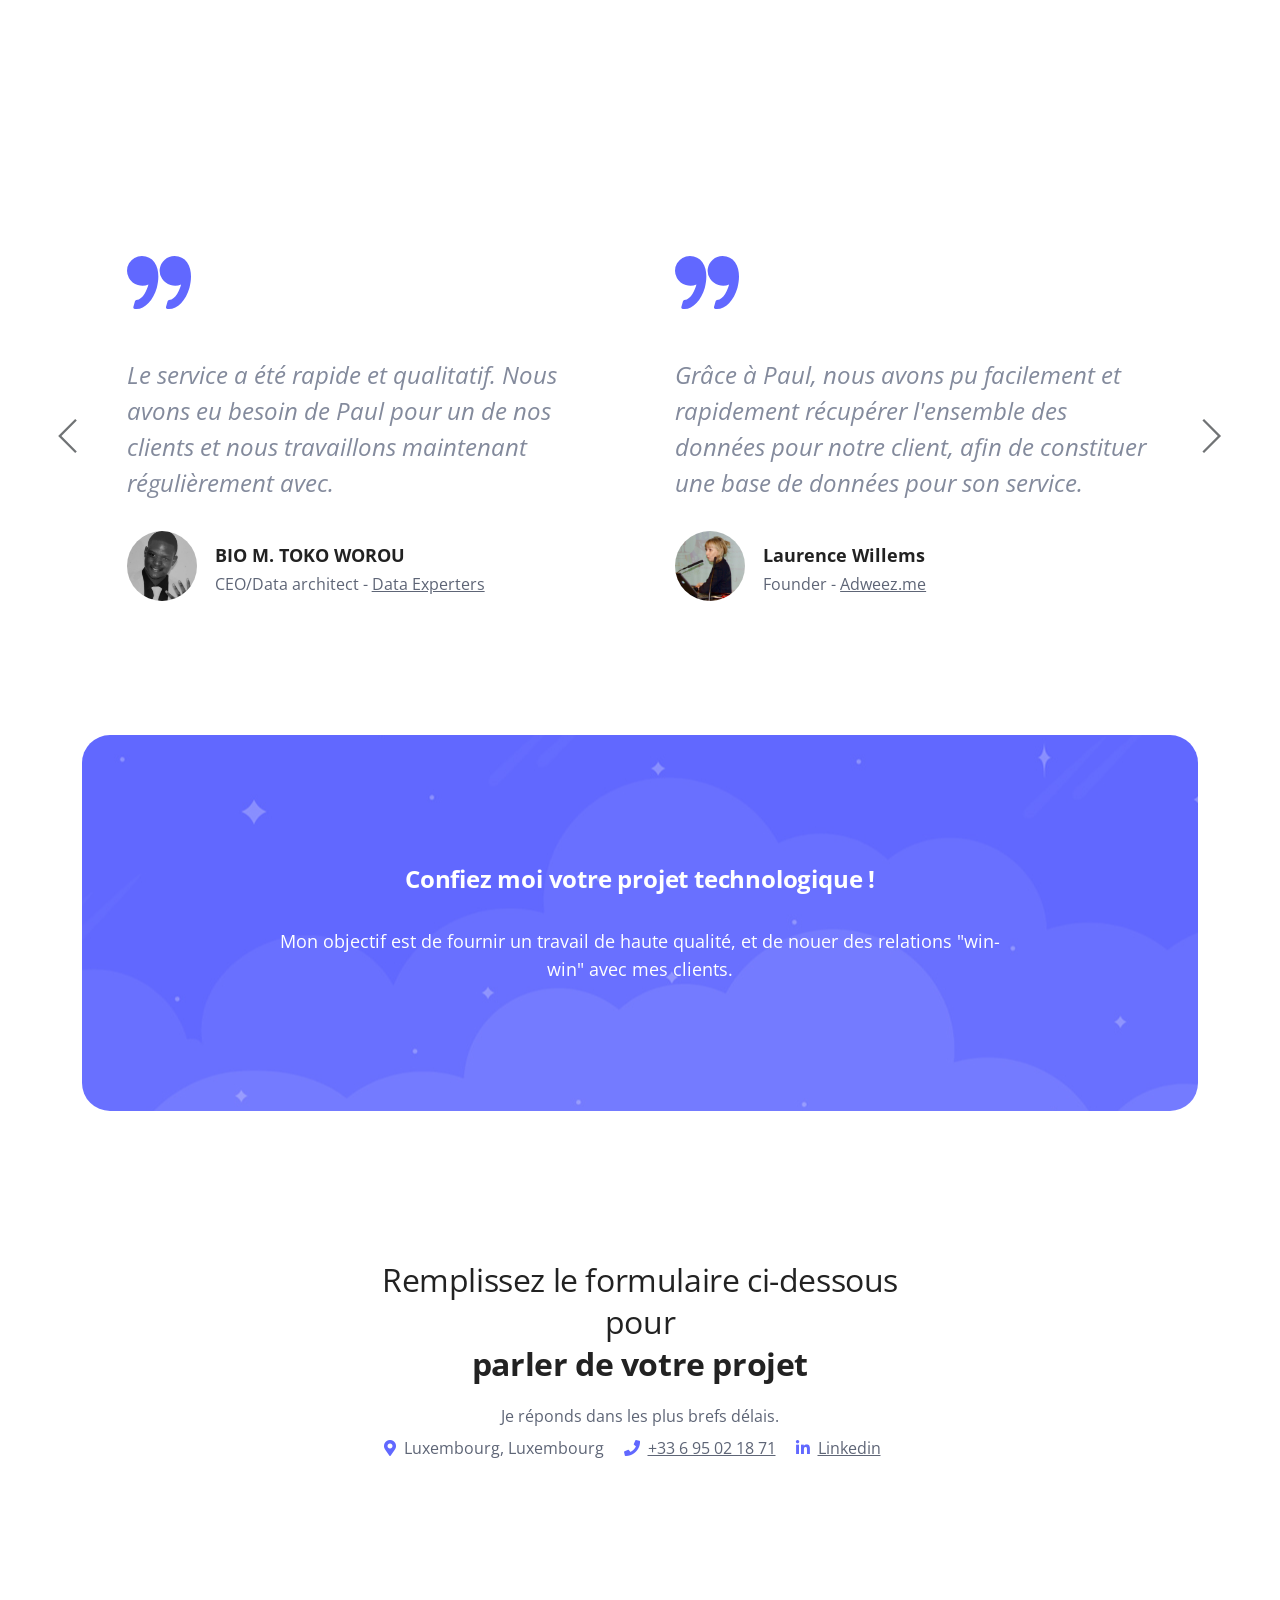
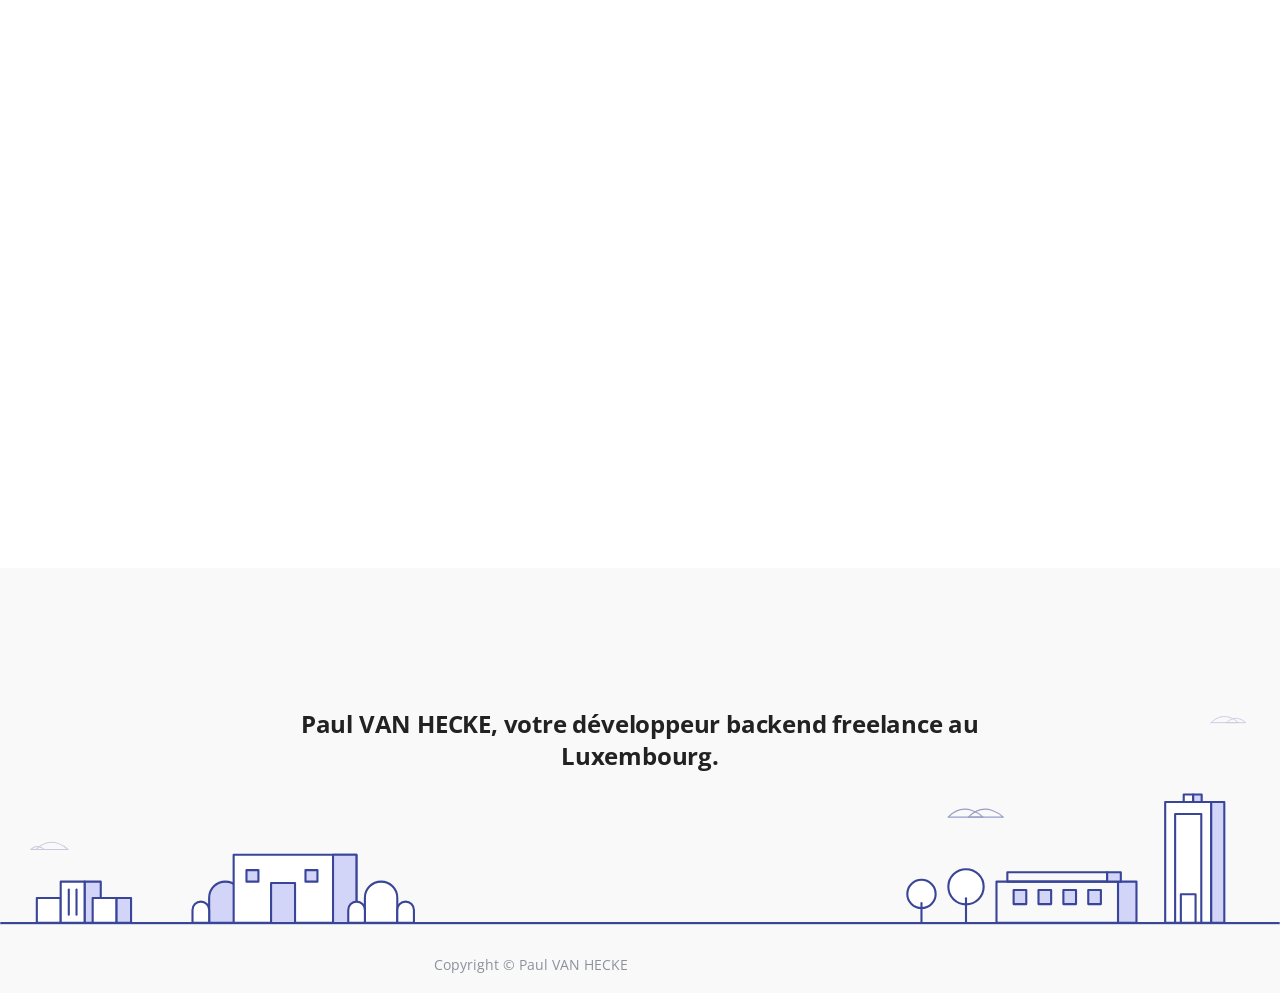
==== commit 6c3e231e: "initial commit" ====
--- a/index.html
+++ b/index.html
@@ -1,91 +1,84 @@
 <!DOCTYPE html>
 <html lang="fr">
+
 <head>
     <meta charset="utf-8">
     <meta name="viewport" content="width=device-width, initial-scale=1, shrink-to-fit=no">
-    
+
     <!-- SEO Meta Tags -->
-    <meta name="description" content="Nous sommes une agence spécialisé dans le scraping et la récolte de données sur le web. Nous trouvons, récoltons et structurons la donnée pour vous.">
+    <meta name="description"
+        content="Développeur backend freelance basé au Luxembourg. Je suis disponible pour vos missions de développement, principalement en Python mais ma palette de compétences s'étend au delà.">
     <meta name="author" content="Paul VAN HECKE">
 
     <!-- OG Meta Tags to improve the way the post looks when you share the page on Facebook, Twitter, LinkedIn -->
-	<meta property="og:site_name" content="" /> <!-- website name -->
-	<meta property="og:site" content="" /> <!-- website link -->
-	<meta property="og:title" content=""/> <!-- title shown in the actual shared post -->
-	<meta property="og:description" content="" /> <!-- description shown in the actual shared post -->
-	<meta property="og:image" content="" /> <!-- image link, make sure it's jpg -->
-	<meta property="og:url" content="" /> <!-- where do you want your post to link to -->
-	<meta name="twitter:card" content="summary_large_image"> <!-- to have large image post format in Twitter -->
+    <meta property="og:site_name" content="" /> <!-- website name -->
+    <meta property="og:site" content="" /> <!-- website link -->
+    <meta property="og:title" content="" /> <!-- title shown in the actual shared post -->
+    <meta property="og:description" content="" /> <!-- description shown in the actual shared post -->
+    <meta property="og:image" content="" /> <!-- image link, make sure it's jpg -->
+    <meta property="og:url" content="" /> <!-- where do you want your post to link to -->
+    <meta name="twitter:card" content="summary_large_image"> <!-- to have large image post format in Twitter -->
 
     <!-- Webpage Title -->
-    <title>Agence Data-Scrap - L'agence 100% scraping</title>
-    
+    <title>Développeur backend freelance au Luxembourg - Paul VAN HECKE</title>
+
     <!-- Styles -->
-    <link href="https://fonts.googleapis.com/css2?family=Open+Sans:ital,wght@0,400;0,600;0,700;1,400&display=swap" rel="stylesheet">
+    <link href="https://fonts.googleapis.com/css2?family=Open+Sans:ital,wght@0,400;0,600;0,700;1,400&display=swap"
+        rel="stylesheet">
     <link href="css/bootstrap.min.css" rel="stylesheet">
     <link href="css/fontawesome-all.min.css" rel="stylesheet">
     <link href="css/swiper.css" rel="stylesheet">
-	<link href="css/styles.css" rel="stylesheet">
-	
-	<!-- Favicon  -->
+    <link href="css/styles.css" rel="stylesheet">
+
+    <!-- Favicon  -->
     <link rel="icon" href="images/favicon.png">
 </head>
+
 <body data-bs-spy="scroll" data-bs-target="#navbarExample">
-    
+
     <!-- Navigation -->
     <nav id="navbarExample" class="navbar navbar-expand-lg fixed-top navbar-light" aria-label="Main navigation">
         <div class="container">
 
             <!-- Image Logo -->
-            <a class="navbar-brand logo-image" href="/"><img src="./images/logo.svg"/></a>
+            <a class="navbar-brand logo-image" href="/">Paul VAN HECKE - Backend developer</a>
 
             <!-- Text Logo - Use this if you don't have a graphic logo -->
             <!-- <a class="navbar-brand logo-text" href="/">Zinc</a> -->
 
-            <button class="navbar-toggler p-0 border-0" type="button" id="navbarSideCollapse" aria-label="Toggle navigation">
+            <button class="navbar-toggler p-0 border-0" type="button" id="navbarSideCollapse"
+                aria-label="Toggle navigation">
                 <span class="navbar-toggler-icon"></span>
             </button>
 
             <div class="navbar-collapse offcanvas-collapse" id="navbarsExampleDefault">
-                <ul class="navbar-nav ms-auto navbar-nav-scroll">
-                    <li class="nav-item">
-                        <a class="nav-link active" aria-current="page" href="#header">Accueil</a>
-                    </li>
-                    <li class="nav-item">
-                        <a class="nav-link" href="/#services">Services</a>
-                    </li>
-                    <li class="nav-item">
-                        <a class="nav-link" href="/#projects">Blog</a>
-                    </li>
-                    <li class="nav-item">
-                        <a class="nav-link" href="/#testi">Clients</a>
-                    </li>
-                </ul>
                 <span class="nav-item">
-                    <a class="btn-solid-sm" href="/#contact">Nous contacter</a>
+                    <a class="btn-solid-sm" href="#contact">Me contacter</a>
                 </span>
             </div> <!-- end of navbar-collapse -->
         </div> <!-- end of container -->
     </nav> <!-- end of navbar -->
     <!-- end of navigation -->
 
-      
+
     <!-- Header -->
     <header id="header" class="header">
         <div class="container">
             <div class="row">
-                <div class="col-lg-6 col-xl-5">
+                <div class="col-lg-6 col-xl-7">
                     <div class="text-container">
-                        <div class="section-title">Bienvenue chez Data-Scrap</div>
-                        <h1 class="h1-large">L'agence 100% scraping et récolte de données</h1>
-                        <p class="p-large">Nous combinons des techniques avancées de web-scraping via IA et une expertise humaine unique afin de vous livrer les meilleures données possibles.</p>
-                        <a class="btn-solid-lg" href="#services">Nos services</a>
-                        <a class="quote" href="#contact"><i class="fas fa-paper-plane"></i>Nous contacter</a>
+                        <div class="section-title">● Actuellement disponible. Réponse dans la journée.</div>
+                        <h1 class="h1-large">Développeur backend freelance au Luxembourg</h1>
+                        <p class="p-large">Ancien directeur technologique de startup, je suis maintenant développeur
+                            freelance depuis 5 ans. Basé au Luxembourg, je suis spécialisé dans le développement backend
+                            web et j'effectue le plus souvent mes projets en Python avec Django.</p>
+                        <a class="btn-solid-lg" href="#skills">Mes compétences</a>
+                        <a class="quote" href="#contact"><i class="fas fa-paper-plane"></i>Me contacter</a>
                     </div> <!-- end of text-container -->
                 </div> <!-- end of col -->
-                <div class="col-lg-6 col-xl-7">
+                <div class="col-xl-5">
                     <div class="image-container">
-                        <img class="img-fluid" src="images/header-illustration.svg" alt="Illustration de femmes récoltant des données">
+                        <img class="img-fluid rounded h-50" src="images/paul.jpg" alt="Développeur freelance">
                     </div> <!-- end of image-container -->
                 </div> <!-- end of col -->
             </div> <!-- end of row -->
@@ -95,83 +88,87 @@
 
 
     <!-- Services -->
-    <div id="services" class="cards-1">
-        <div class="container">
-            <div class="row">
-                <div class="col-lg-12">
-                    
-                    <!-- Card -->
-                    <div class="card">
+    <div id="skills" class="cards-1">
+        <div class="container">
+            <div class="row gx-5">
+
+                <!-- Card -->
+                <div class="col-12 col-lg-4">
+                    <div class="card h-100">
                         <div class="card-icon blue">
                             <span class="far fa-file-alt"></span>
                         </div>
                         <div class="card-body">
-                            <h5 class="card-title">Récolte one shot</h5>
-                            <p>Une récolte de données dans un but précis</p>
+                            <h5 class="card-title">Développement web</h5>
+                            <p><u>Développement de vos logiciels web sur-mesure</u></p>
                             <ul class="list-unstyled li-space-lg">
                                 <li class="d-flex">
                                     <i class="fas fa-check"></i>
-                                    <div class="flex-grow-1">Constituer une base de données pour son site web</div>
-                                </li>
-                                <li class="d-flex">
-                                    <i class="fas fa-check"></i>
-                                    <div class="flex-grow-1">Récolter des leads pour sa prospection commerciale</div>
-                                </li>
-                                <li class="d-flex">
-                                    <i class="fas fa-check"></i>
-                                    <div class="flex-grow-1">Constituer un jeu de données pour du machine learning</div>
-                                </li>
-                                <li class="d-flex">
-                                    <i class="fas fa-check"></i>
-                                    <div class="flex-grow-1">Des centaines d'autres usecases</div>
+                                    <div class="flex-grow-1">Python</div>
+                                </li>
+                                <li class="d-flex">
+                                    <i class="fas fa-check"></i>
+                                    <div class="flex-grow-1">Django</div>
+                                </li>
+                                <li class="d-flex">
+                                    <i class="fas fa-check"></i>
+                                    <div class="flex-grow-1">Django rest framework (DRF)</div>
+                                </li>
+                                <li class="d-flex">
+                                    <i class="fas fa-check"></i>
+                                    <div class="flex-grow-1">Golang</div>
+                                </li>
+                                <li class="d-flex">
+                                    <i class="fas fa-check"></i>
+                                    <div class="flex-grow-1">Adaptation au besoin</div>
                                 </li>
                             </ul>
                         </div>
                     </div>
-                    <!-- end of card -->
-
-                    <!-- Card -->
-                    <div class="card">
+                </div>
+                <!-- end of card -->
+
+                <!-- Card -->
+                <div class="col-12 col-lg-4">
+                    <div class="card h-100">
                         <div class="card-icon yellow">
                             <span class="fas fa-solar-panel"></span>
                         </div>
                         <div class="card-body">
-                            <h5 class="card-title">Récoltes régulières</h5>
-                            <p>Des données raffraichis à la fréquence souhaitée</p>
+                            <h5 class="card-title">Conseil</h5>
+                            <p><u>Vous aider à faire les bons choix technologiques et à mener à bien votre projet</u></p>
                             <ul class="list-unstyled li-space-lg">
                                 <li class="d-flex">
                                     <i class="fas fa-check"></i>
-                                    <div class="flex-grow-1">Système de veille</div>
-                                </li>
-                                <li class="d-flex">
-                                    <i class="fas fa-check"></i>
-                                    <div class="flex-grow-1">Intégrer du scraping à son SaaS sans devoir le manager</div>
-                                </li>
-                                <li class="d-flex">
-                                    <i class="fas fa-check"></i>
-                                    <div class="flex-grow-1">Des centaines d'autres usecases</div>
+                                    <div class="flex-grow-1">Compréhension et analyse de votre projet</div>
+                                </li>
+                                <li class="d-flex">
+                                    <i class="fas fa-check"></i>
+                                    <div class="flex-grow-1">Réflexion technologique et aide à la réalisation</div>
+                                </li>
+                                <li class="d-flex">
+                                    <i class="fas fa-check"></i>
+                                    <div class="flex-grow-1">Suivi du projet</div>
                                 </li>
                             </ul>
                         </div>
                     </div>
-                    <!-- end of card -->
-
-                    <!-- Card -->
-                    <div class="card">
+                </div>
+                <!-- end of card -->
+
+                <!-- Card -->
+                <div class="col-12 col-lg-4">
+                    <div class="card h-100">
                         <div class="card-icon red">
                             <span class="fas fa-gift"></span>
                         </div>
                         <div class="card-body">
-                            <h5 class="card-title">Recherche de données</h5>
-                            <p>Nous trouvons les données pour vous sur le web, puis les scrapons</p>
+                            <h5 class="card-title">Scraping de données</h5>
+                            <p><u>Afin de nourrir vos algorithmes et/ou explorer des données</u></p>
                             <ul class="list-unstyled li-space-lg">
                                 <li class="d-flex">
                                     <i class="fas fa-check"></i>
-                                    <div class="flex-grow-1">IA spécialisée dans la recherche de données</div>
-                                </li>
-                                <li class="d-flex">
-                                    <i class="fas fa-check"></i>
-                                    <div class="flex-grow-1">Vérification humaine des données trouvées</div>
+                                    <div class="flex-grow-1">Recherche des données</div>
                                 </li>
                                 <li class="d-flex">
                                     <i class="fas fa-check"></i>
@@ -179,15 +176,19 @@
                                 </li>
                                 <li class="d-flex">
                                     <i class="fas fa-check"></i>
+                                    <div class="flex-grow-1">Vérification/validation des données trouvées</div>
+                                </li>
+                                <li class="d-flex">
+                                    <i class="fas fa-check"></i>
                                     <div class="flex-grow-1">Structuration de la donnée</div>
                                 </li>
                             </ul>
                         </div>
                     </div>
-                    <!-- end of card -->
-
-                </div> <!-- end of col -->
-            </div> <!-- end of row -->
+                </div>
+                <!-- end of card -->
+
+            </div> <!-- end of col -->
         </div> <!-- end of container -->
     </div> <!-- end of cards-1 -->
     <!-- end of services -->
@@ -204,8 +205,12 @@
                 </div> <!-- end of col -->
                 <div class="col-lg-6 col-xl-5">
                     <div class="text-container">
-                        <h2><span>La solution parfaite</span><br> pour gérer votre scraping</h2>
-                        <p>Nous sommes une équipe spécialisée dans le scraping depuis 2018, notre expérience nous permet de rapidement trouver des solutions pour votre problématique et vous fournir des données qualitatives, et dans le cas d'une récolte régulière, une infrastructure fiable.</p>
+                        <h2><span>De l'expérience en développement, </span><br> à votre service.</h2>
+                        <p class="text-justify">Avec une solide expérience dans la conception et la mise en œuvre de
+                            systèmes robustes et évolutifs, je suis déterminé à fournir des solutions qui optimisent les
+                            performances et la fiabilité de votre application. Que vous ayez besoin de développer une
+                            application web à partir de zéro, d'améliorer une infrastructure existante ou de résoudre
+                            des problèmes de performance, je suis là pour vous aider.</p>
                     </div> <!-- end of text-container -->
                 </div> <!-- end of col -->
             </div> <!-- end of row -->
@@ -221,18 +226,23 @@
             <div class="row">
                 <div class="col-lg-6 col-xl-5">
                     <div class="text-container">
-                        <h2><span>Des outils</span><br> optimisés pour l'efficacité</h2>
-                        <p>Notre expérience nous a fait développer des outils permettant de scraper plus rapidement et facilement le web, par exemple, nous avons une IA capable de trouver la plupart de vos données sur le web public !</p>
-                        
+                        <h2><span>La qualité</span><br> pour votre projet</h2>
+                        <p class="text-justify">Avec une approche axée sur la qualité, la sécurité et l'efficacité, je
+                            m'engage à livrer un code propre et bien documenté, tout en respectant les délais convenus.
+                            N'hésitez pas à me contacter pour discuter de votre projet et découvrir comment je peux vous
+                            aider à atteindre vos objectifs de développement backend.</p>
+
                         <!-- Counter -->
                         <div class="counter-container">
                             <div class="counter-cell">
-                                <div data-purecounter-start="0" data-purecounter-end="15" data-purecounter-duration="2" class="purecounter">1</div>
+                                <div data-purecounter-start="0" data-purecounter-end="10" data-purecounter-duration="2"
+                                    class="purecounter">1</div>
                                 <div class="counter-info">Clients heureux</div>
                             </div> <!-- end of counter-cell -->
                             <div class="counter-cell red">
-                                <div data-purecounter-start="0" data-purecounter-end="10000" data-purecounter-duration="2" class="purecounter">1</div>
-                                <div class="counter-info">Récoltes effectuées</div>
+                                <div data-purecounter-start="0" data-purecounter-end="100000"
+                                    data-purecounter-duration="2" class="purecounter">1</div>
+                                <div class="counter-info">Lignes de code effectuées en freelance</div>
                             </div> <!-- end of counter-cell -->
                         </div> <!-- end of counter-container -->
                         <!-- end of counter -->
@@ -248,40 +258,6 @@
         </div> <!-- end of container -->
     </div> <!-- end of counter -->
     <!-- end of details 2 -->
-
-
-    <!-- Projects -->
-	<div id="projects" class="filter bg-gray">
-		<div class="container">
-            <div class="row">
-                <div class="col-lg-12">
-                    <h2 class="h2-heading">Nos articles de blog</h2>
-                </div> <!-- end of col -->
-            </div> <!-- end of row -->
-            <div class="row">
-                <div class="col-lg-12">
-                    
-                    <div class="grid">
-                        <div class="element-item development">
-                            <a href="./blog/qu-est-ce-que-le-scraping-et-comment-en-faire.html">
-                                <img class="img-fluid" src="images/article-1-minia.jpg" alt="alternative">
-                                <p><strong>A quoi sert le scraping de données et comment en faire ?</strong></p>
-                            </a>
-                        </div>
-                        <div class="element-item development">
-                            <a href="./blog/les-meilleurs-outils-de-scraping-en-2021.html">
-                                <img class="img-fluid" src="images/article-2-minia.jpg" alt="alternative">
-                                <p><strong>Les meilleurs outils de scraping en 2021</strong></p>
-                            </a>
-                        </div>
-                    </div> <!-- end of grid -->
-                    <!-- end of filter -->
-                    
-                </div> <!-- end of col -->
-            </div> <!-- end of row -->
-		</div> <!-- end of container -->
-    </div> <!-- end of filter -->
-    <!-- end of projects -->
 
 
     <!-- Testimonials -->
@@ -298,32 +274,41 @@
                                     <div class="card">
                                         <img class="quotes" src="images/quotes.svg" alt="alternative">
                                         <div class="card-body">
-                                            <p class="testimonial-text">Le service a été rapide et qualitatif. Nous avons eu besoin de data-scrap pour un de nos clients et nous travaillons maintenant régulièrement avec.</p>
+                                            <p class="testimonial-text">Le service a été rapide et qualitatif. Nous
+                                                avons eu besoin de Paul pour un de nos clients et nous travaillons
+                                                maintenant régulièrement avec.</p>
                                             <div class="details">
-                                                <img class="testimonial-image" src="images/testimonial-3.jpeg" alt="alternative">
+                                                <img class="testimonial-image" src="images/testimonial-3.jpeg"
+                                                    alt="alternative">
                                                 <div class="text">
                                                     <div class="testimonial-author">BIO M. TOKO WOROU</div>
-                                                    <div class="occupation">CEO/Data architect - <a target="_blank" href="https://www.dataexperters.com">Data Experters</a></div>
+                                                    <div class="occupation">CEO/Data architect - <a target="_blank"
+                                                            href="https://www.dataexperters.com">Data Experters</a>
+                                                    </div>
                                                 </div> <!-- end of text -->
                                             </div> <!-- end of testimonial-details -->
                                         </div>
-                                    </div> 
+                                    </div>
                                 </div>
                                 <!-- Slide -->
                                 <div class="swiper-slide">
                                     <div class="card">
                                         <img class="quotes" src="images/quotes.svg" alt="alternative">
                                         <div class="card-body">
-                                            <p class="testimonial-text">Grâce à data-scrap, nous avons pu facilement et rapidement récupérer l'ensemble des données pour notre client, afin de constituer une base de données pour son service.</p>
+                                            <p class="testimonial-text">Grâce à Paul, nous avons pu facilement et
+                                                rapidement récupérer l'ensemble des données pour notre client, afin de
+                                                constituer une base de données pour son service.</p>
                                             <div class="details">
-                                                <img class="testimonial-image" src="images/testimonial-1.jpeg" alt="alternative">
+                                                <img class="testimonial-image" src="images/testimonial-1.jpeg"
+                                                    alt="alternative">
                                                 <div class="text">
                                                     <div class="testimonial-author">Laurence Willems</div>
-                                                    <div class="occupation">Founder - <a target="_blank" href="https://www.adweez.me">Adweez.me</a></div>
+                                                    <div class="occupation">Founder - <a target="_blank"
+                                                            href="https://www.adweez.me">Adweez.me</a></div>
                                                 </div> <!-- end of text -->
                                             </div> <!-- end of testimonial-details -->
                                         </div>
-                                    </div> 
+                                    </div>
                                 </div> <!-- end of swiper-slide -->
                                 <!-- end of slide -->
 
@@ -332,26 +317,29 @@
                                     <div class="card">
                                         <img class="quotes" src="images/quotes.svg" alt="alternative">
                                         <div class="card-body">
-                                            <p class="testimonial-text">Nous avions besoin de scraping pour notre SaaS, data-scrap nous a fournit une infrastructure robuste et efficace. </p>
+                                            <p class="testimonial-text">Nous avions besoin de développeur notre
+                                                plateforme IA, Paul nous a fournit une infrastructure robuste et
+                                                efficace répondant parfaitement à notre besoin.</p>
                                             <div class="details">
-                                                <img class="testimonial-image" src="images/testimonial-2.jpeg" alt="alternative">
+                                                <img class="testimonial-image" src="images/testimonial-2.jpeg"
+                                                    alt="alternative">
                                                 <div class="text">
-                                                    <div class="testimonial-author">Romain</div>
+                                                    <div class="testimonial-author">Romain C.</div>
                                                     <div class="occupation">CEO d'une start-up bordelaise</div>
                                                 </div> <!-- end of text -->
                                             </div> <!-- end of testimonial-details -->
                                         </div>
-                                    </div> 
+                                    </div>
                                 </div> <!-- end of swiper-slide -->
                                 <!-- end of slide -->
 
                             </div> <!-- end of swiper-wrapper -->
-        
+
                             <!-- Add Arrows -->
                             <div class="swiper-button-next"></div>
                             <div class="swiper-button-prev"></div>
                             <!-- end of add arrows -->
-        
+
                         </div> <!-- end of swiper-container -->
                     </div> <!-- end of slider-container -->
                     <!-- end of card slider -->
@@ -370,8 +358,9 @@
             <div class="row">
                 <div class="col-lg-12">
                     <div class="text-container">
-                        <h4>Confiez nous vos projets scraping, et concentrez vous sur votre business</h4>
-                        <p class="p-large">Notre objectif est de fournir un travail de haute qualité, et de nouer des relations "win-win" avec nos clients.</p>
+                        <h4>Confiez moi votre projet technologique !</h4>
+                        <p class="p-large">Mon objectif est de fournir un travail de haute qualité, et de nouer des
+                            relations "win-win" avec mes clients.</p>
                     </div> <!-- end of text-container -->
                 </div> <!-- end of col -->
             </div> <!-- end of row -->
@@ -385,19 +374,22 @@
         <div class="container">
             <div class="row">
                 <div class="col-lg-12">
-                    <h2 class="h2-heading"><span>Remplissez le formulaire ci-dessous pour</span><br>parler de votre projet</h2>
-                    <p class="p-heading">Nous vous répondons dans les plus brefs délais</p>
+                    <h2 class="h2-heading"><span>Remplissez le formulaire ci-dessous pour</span><br>parler de votre
+                        projet</h2>
+                    <p class="p-heading">Je réponds dans les plus brefs délais.</p>
                     <ul class="list-unstyled li-space-lg">
-                        <li><i class="fas fa-map-marker-alt"></i> &nbsp;Bordeaux, France</li>
-                        <li><i class="fas fa-phone"></i> &nbsp;<a href="tel:0695021871">06 95 02 18 71</a></li>
-                        <li><i class="fas fa-envelope"></i> &nbsp;<a href="mailto:paul@data-scrap.com">paul@data-scrap.com</a></li>
+                        <li><i class="fas fa-map-marker-alt"></i> &nbsp;Luxembourg, Luxembourg</li>
+                        <li><i class="fas fa-phone"></i> &nbsp;<a href="tel:0695021871">+33 6 95 02 18 71</a></li>
+                        <li><i class="fab fa-linkedin-in"></i> &nbsp;<a target="_blank"
+                                href="https://www.linkedin.com/in/paul-vanhecke/">Linkedin</a></li>
 
                     </ul>
                 </div> <!-- end of col -->
             </div> <!-- end of row -->
             <div class="row">
                 <div class="col-lg-10 offset-lg-1">
-                    <iframe src="https://tally.so/embed/npWrbw?hideTitle=1&alignLeft=1" width="100%" height="500" frameborder="0" marginheight="0" marginwidth="0" title="Contacter l'agence Data-Scrap"></iframe>
+                    <iframe src="https://tally.so/embed/npWrbw?hideTitle=1&alignLeft=1" width="100%" height="500"
+                        frameborder="0" marginheight="0" marginwidth="0" title="Contacter moi"></iframe>
                     <!-- end of contact form -->
 
                 </div> <!-- end of col -->
@@ -413,11 +405,12 @@
         <div class="container">
             <div class="row">
                 <div class="col-lg-12">
-                    <h4>Data-Scrap, l'agence 100% scraping et récolte de données</h4> <!-- end of social-container -->
-                </div> <!-- end of col -->
-            </div> <!-- end of row -->
-        </div> <!-- end of container -->
-    </div> <!-- end of footer -->  
+                    <h4>Paul VAN HECKE, votre développeur backend freelance au Luxembourg.</h4>
+                    <!-- end of social-container -->
+                </div> <!-- end of col -->
+            </div> <!-- end of row -->
+        </div> <!-- end of container -->
+    </div> <!-- end of footer -->
     <!-- end of footer -->
 
 
@@ -426,34 +419,28 @@
         <div class="container">
             <div class="row">
                 <div class="col-lg-6">
-                    <ul class="list-unstyled li-space-lg p-small">
-                        <li><a href="terms.html">Mentions légales</a></li>
-			<li><a href="https://remotejobsfordevs.com">Trouver un job de remote developer</a></li>
-                    </ul>
-                </div> <!-- end of col -->
-                <div class="col-lg-6">
-                    <p class="p-small statement">Copyright © <a href="#">Data-Scrap</a></p>
+                    <p class="p-small statement">Copyright © <a href="#">Paul VAN HECKE</a></p>
                 </div> <!-- end of col -->
             </div> <!-- enf of row -->
         </div> <!-- end of container -->
-    </div> <!-- end of copyright --> 
+    </div> <!-- end of copyright -->
     <!-- end of copyright -->
-    
+
 
     <!-- Back To Top Button -->
     <button onclick="topFunction()" id="myBtn">
         <img src="images/up-arrow.png" alt="alternative">
     </button>
     <!-- end of back to top button -->
-    	
+
     <!-- Scripts -->
     <script src="js/bootstrap.min.js"></script> <!-- Bootstrap framework -->
     <script src="js/swiper.min.js"></script> <!-- Swiper for image and text sliders -->
     <script src="js/purecounter.min.js"></script> <!-- Purecounter counter for statistics numbers -->
     <script src="js/isotope.pkgd.min.js"></script> <!-- Isotope for filter -->
     <script src="js/scripts.js"></script> <!-- Custom scripts -->
-    <script defer type="text/javascript" src="https://api.pirsch.io/pirsch.js"
-    id="pirschjs"
-    data-code="vH7d6RNITGZfTAB9Wl0hW4t4wFIwYQLj"></script>
+    <script defer type="text/javascript" src="https://api.pirsch.io/pirsch.js" id="pirschjs"
+        data-code="vH7d6RNITGZfTAB9Wl0hW4t4wFIwYQLj"></script>
 </body>
-</html>
+
+</html>
--- a/css/styles.css
+++ b/css/styles.css
@@ -146,8 +146,8 @@
 	margin-bottom: 0.75rem;
 	padding: 0.125rem 1.75rem;
 	border-radius: 30px;
-	background-color: #ffe7eb;
-	color: #ff5574;
+	background-color: #a9feb9;
+	color: #018717;
 	font-weight: 600;
 	font-size: 0.875rem;
 }
@@ -1002,7 +1002,9 @@
 	color: #6168ff;
 }
 
-
+.fab {
+	color: #6168ff;
+}
 /******************/
 /*     Footer     */
 /******************/
@@ -1311,20 +1313,6 @@
 	}
 	/* end of header */
 
-
-	/* Services */
-	.cards-1 .card {
-		display: inline-block;
-		width: 298px;
-		vertical-align: top;
-	}
-	
-	.cards-1 .card:nth-of-type(3n+2) {
-		margin-right: 1rem;
-		margin-left: 1rem;
-	}
-	/* end of services */
-
 	
 	/* Details 1 */
 	.basic-1 .image-container {
@@ -1513,33 +1501,12 @@
 	.header {
 		overflow: hidden;
 		padding-top: 18.25rem;
-		padding-bottom: 11.5rem;
-	}
-
-	.header .image-container {
-		position: relative;
-	}
-	
-	.header .image-container img {
-		position: absolute;
-		top: -80px;
-		left: 10px;
-		width: 840px;
-		max-width: none;
+	}
+	.header img {
+		border: 6px solid #ff5574;
 	}
 	/* end of header */
 
-
-	/* Services */
-	.cards-1 .card {
-		width: 342px;
-	}
-	
-	.cards-1 .card:nth-of-type(3n+2) {
-		margin-right: 2.5rem;
-		margin-left: 2.5rem;
-	}
-	/* end of services */
 
 
 	/* Details 1 */
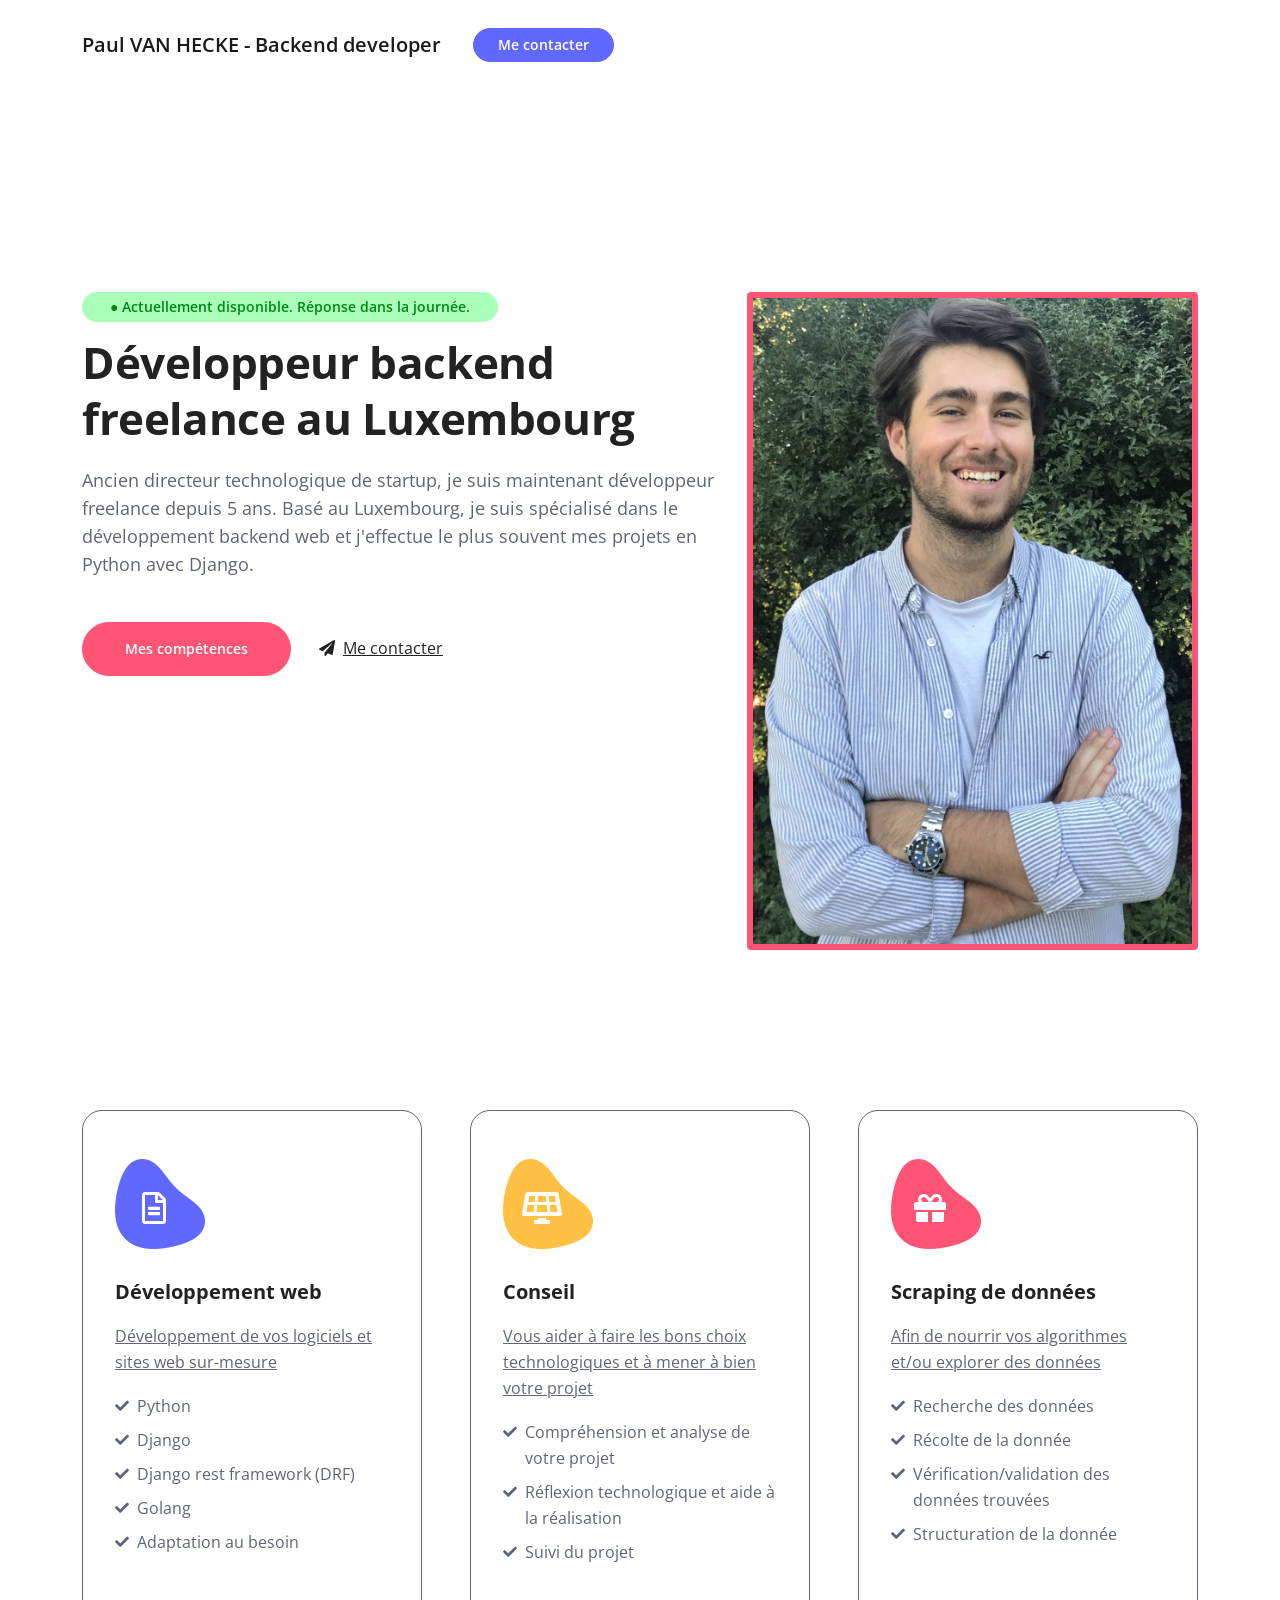
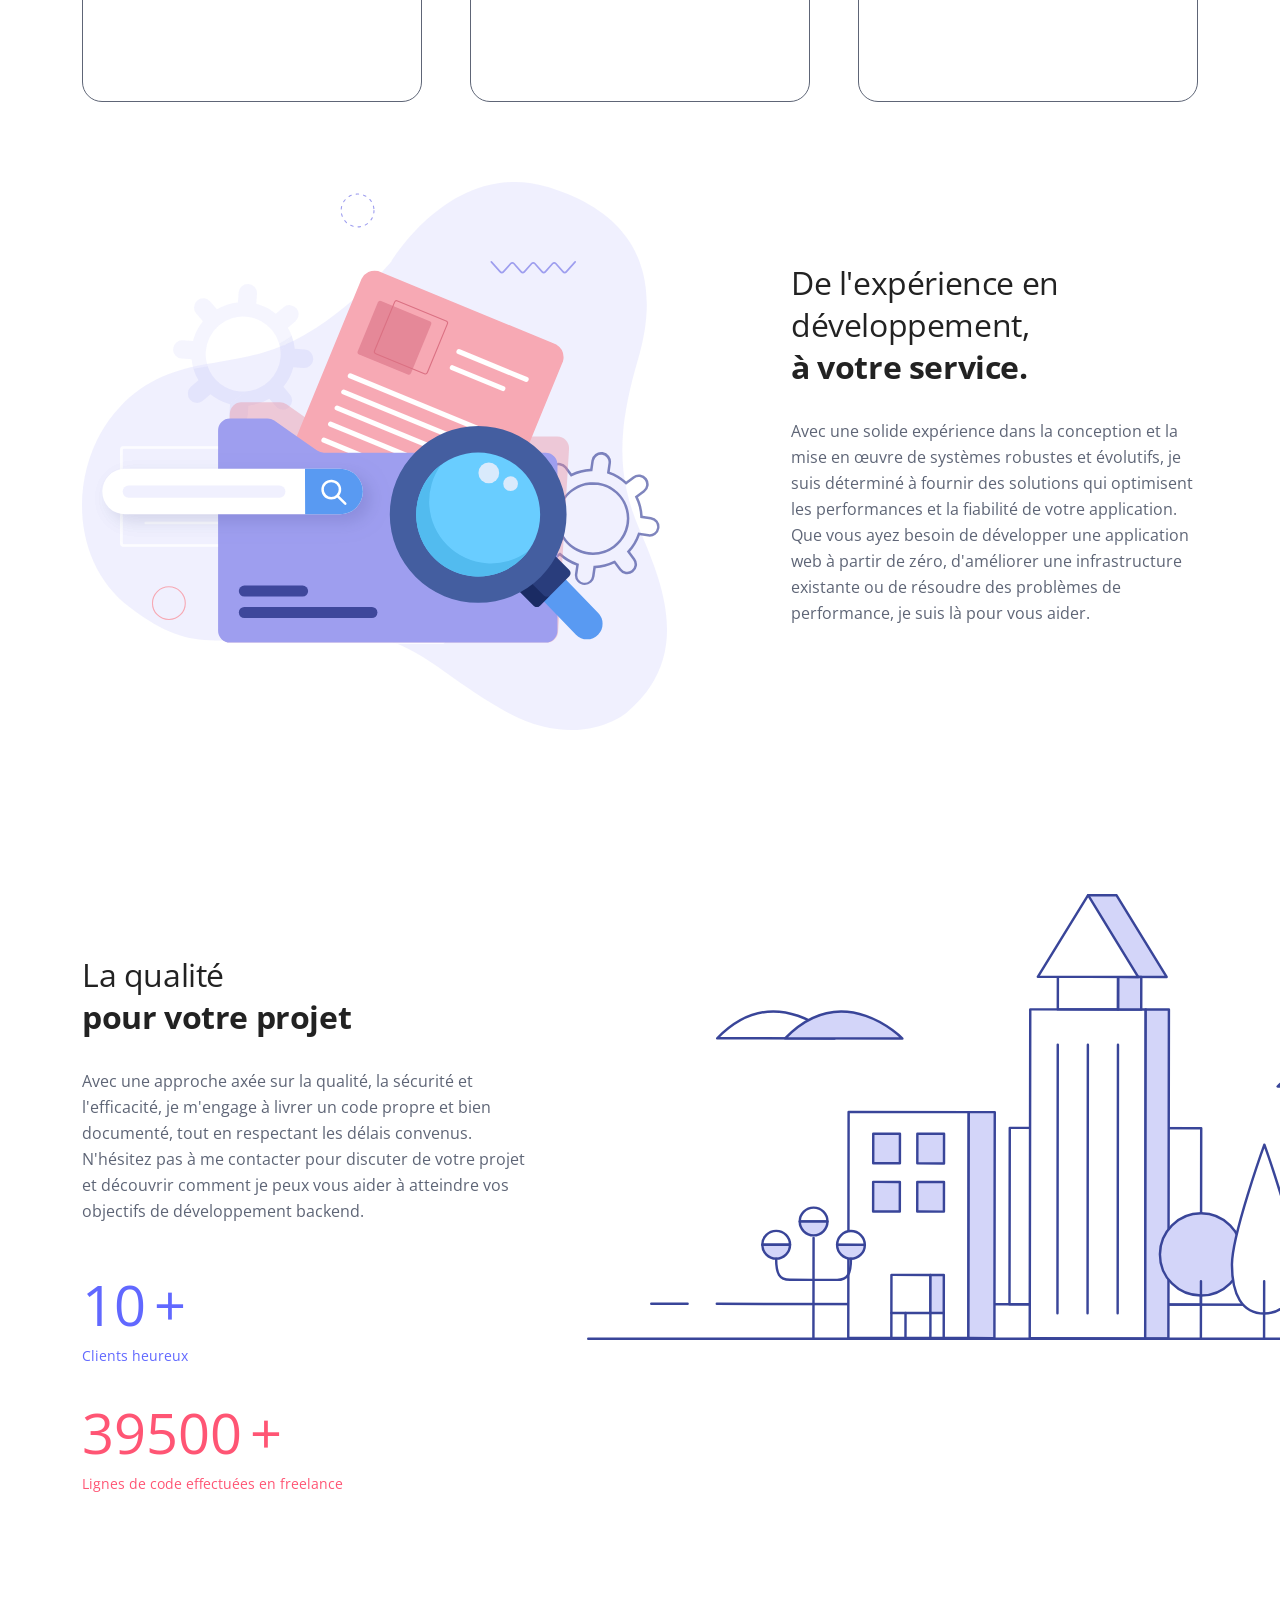
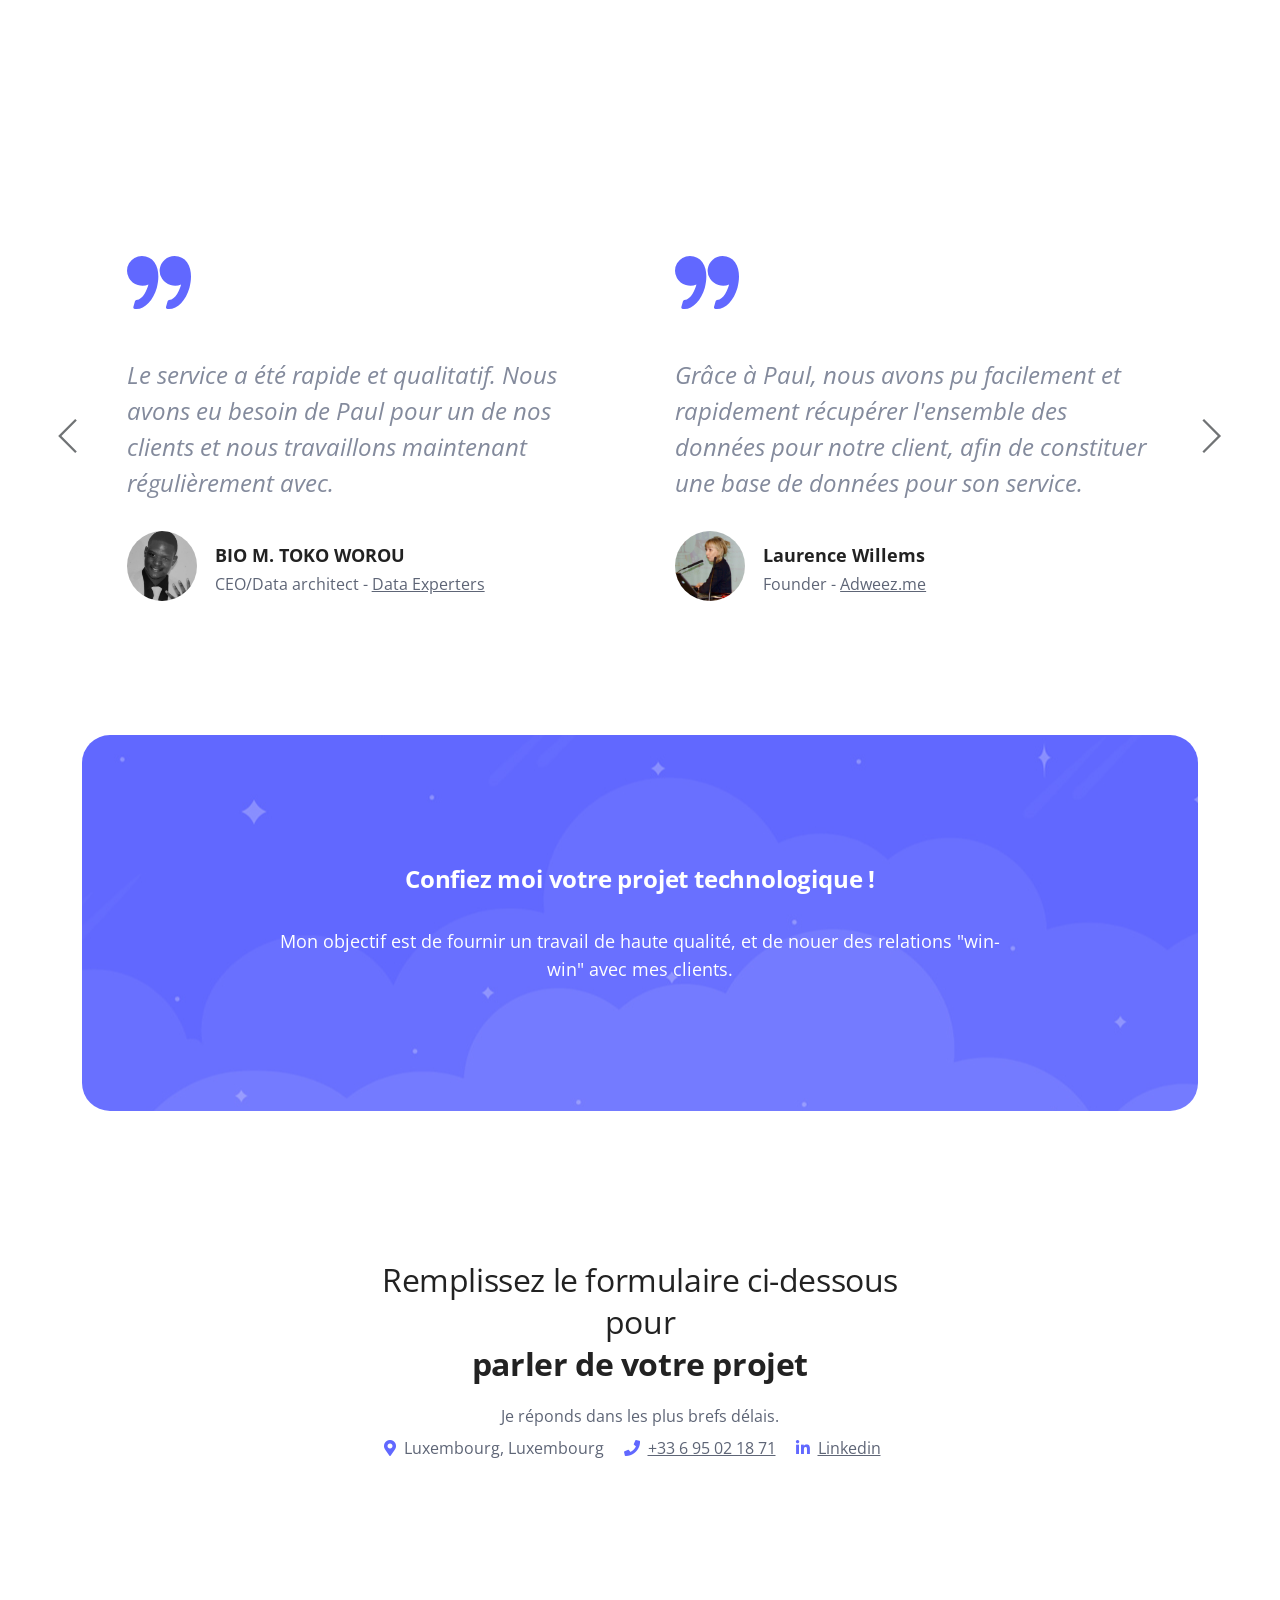
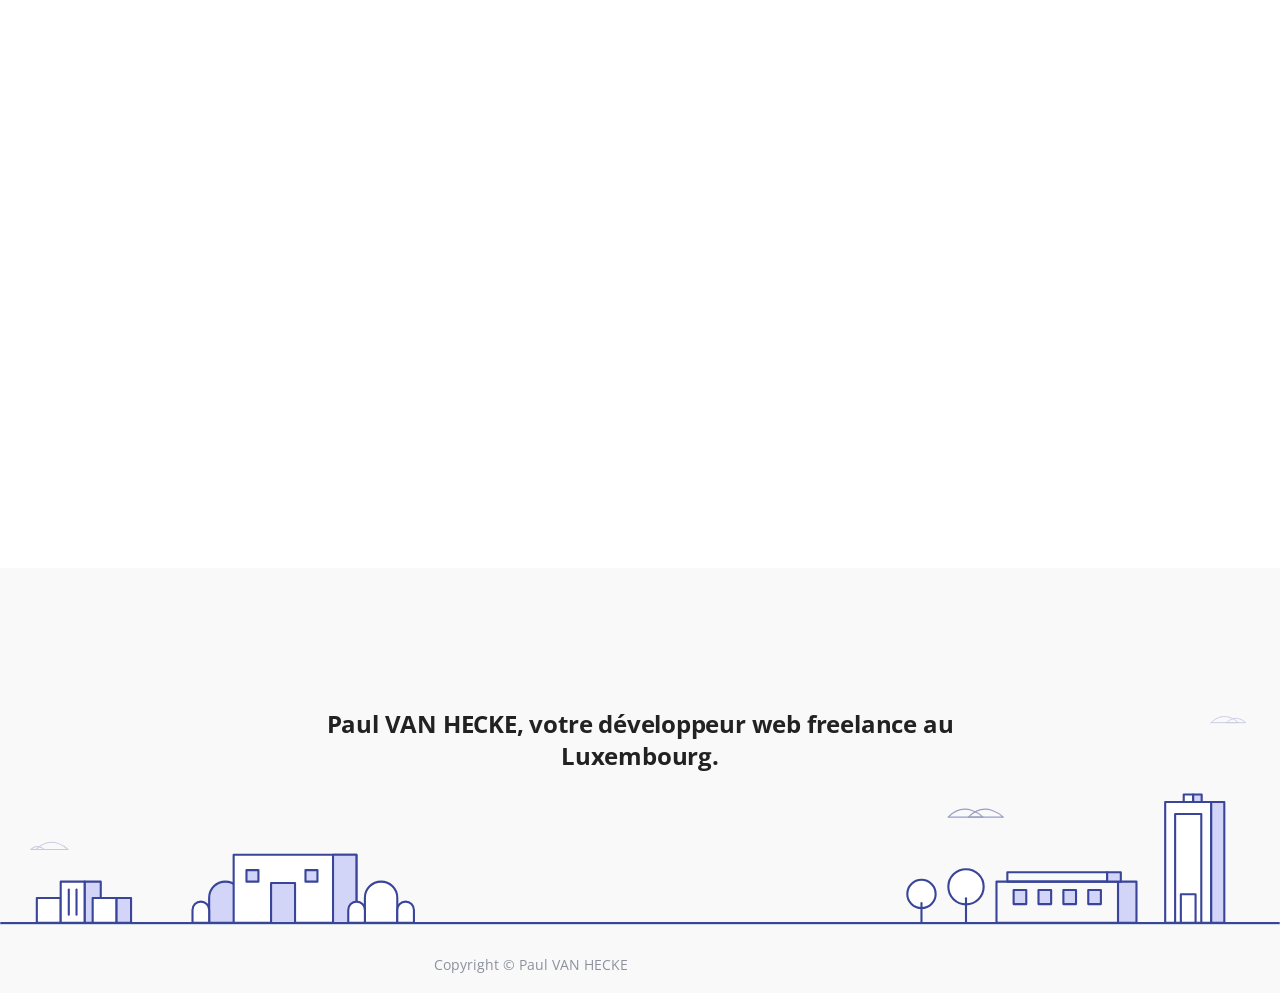
==== commit 188da01e: "fix: SEO" ====
--- a/index.html
+++ b/index.html
@@ -7,7 +7,7 @@
 
     <!-- SEO Meta Tags -->
     <meta name="description"
-        content="Développeur backend freelance basé au Luxembourg. Je suis disponible pour vos missions de développement, principalement en Python mais ma palette de compétences s'étend au delà.">
+        content="Développeur backend freelance basé au Luxembourg. Je suis disponible pour vos missions de développement web, développement d'API, développement de site internet ainsi que du consulting.">
     <meta name="author" content="Paul VAN HECKE">
 
     <!-- OG Meta Tags to improve the way the post looks when you share the page on Facebook, Twitter, LinkedIn -->
@@ -20,7 +20,7 @@
     <meta name="twitter:card" content="summary_large_image"> <!-- to have large image post format in Twitter -->
 
     <!-- Webpage Title -->
-    <title>Développeur backend freelance au Luxembourg - Paul VAN HECKE</title>
+    <title>Développeur web backend freelance au Luxembourg</title>
 
     <!-- Styles -->
     <link href="https://fonts.googleapis.com/css2?family=Open+Sans:ital,wght@0,400;0,600;0,700;1,400&display=swap"
@@ -100,7 +100,7 @@
                         </div>
                         <div class="card-body">
                             <h5 class="card-title">Développement web</h5>
-                            <p><u>Développement de vos logiciels web sur-mesure</u></p>
+                            <p><u>Développement de vos logiciels et sites web sur-mesure</u></p>
                             <ul class="list-unstyled li-space-lg">
                                 <li class="d-flex">
                                     <i class="fas fa-check"></i>
@@ -405,7 +405,7 @@
         <div class="container">
             <div class="row">
                 <div class="col-lg-12">
-                    <h4>Paul VAN HECKE, votre développeur backend freelance au Luxembourg.</h4>
+                    <h4>Paul VAN HECKE, votre développeur web freelance au Luxembourg.</h4>
                     <!-- end of social-container -->
                 </div> <!-- end of col -->
             </div> <!-- end of row -->
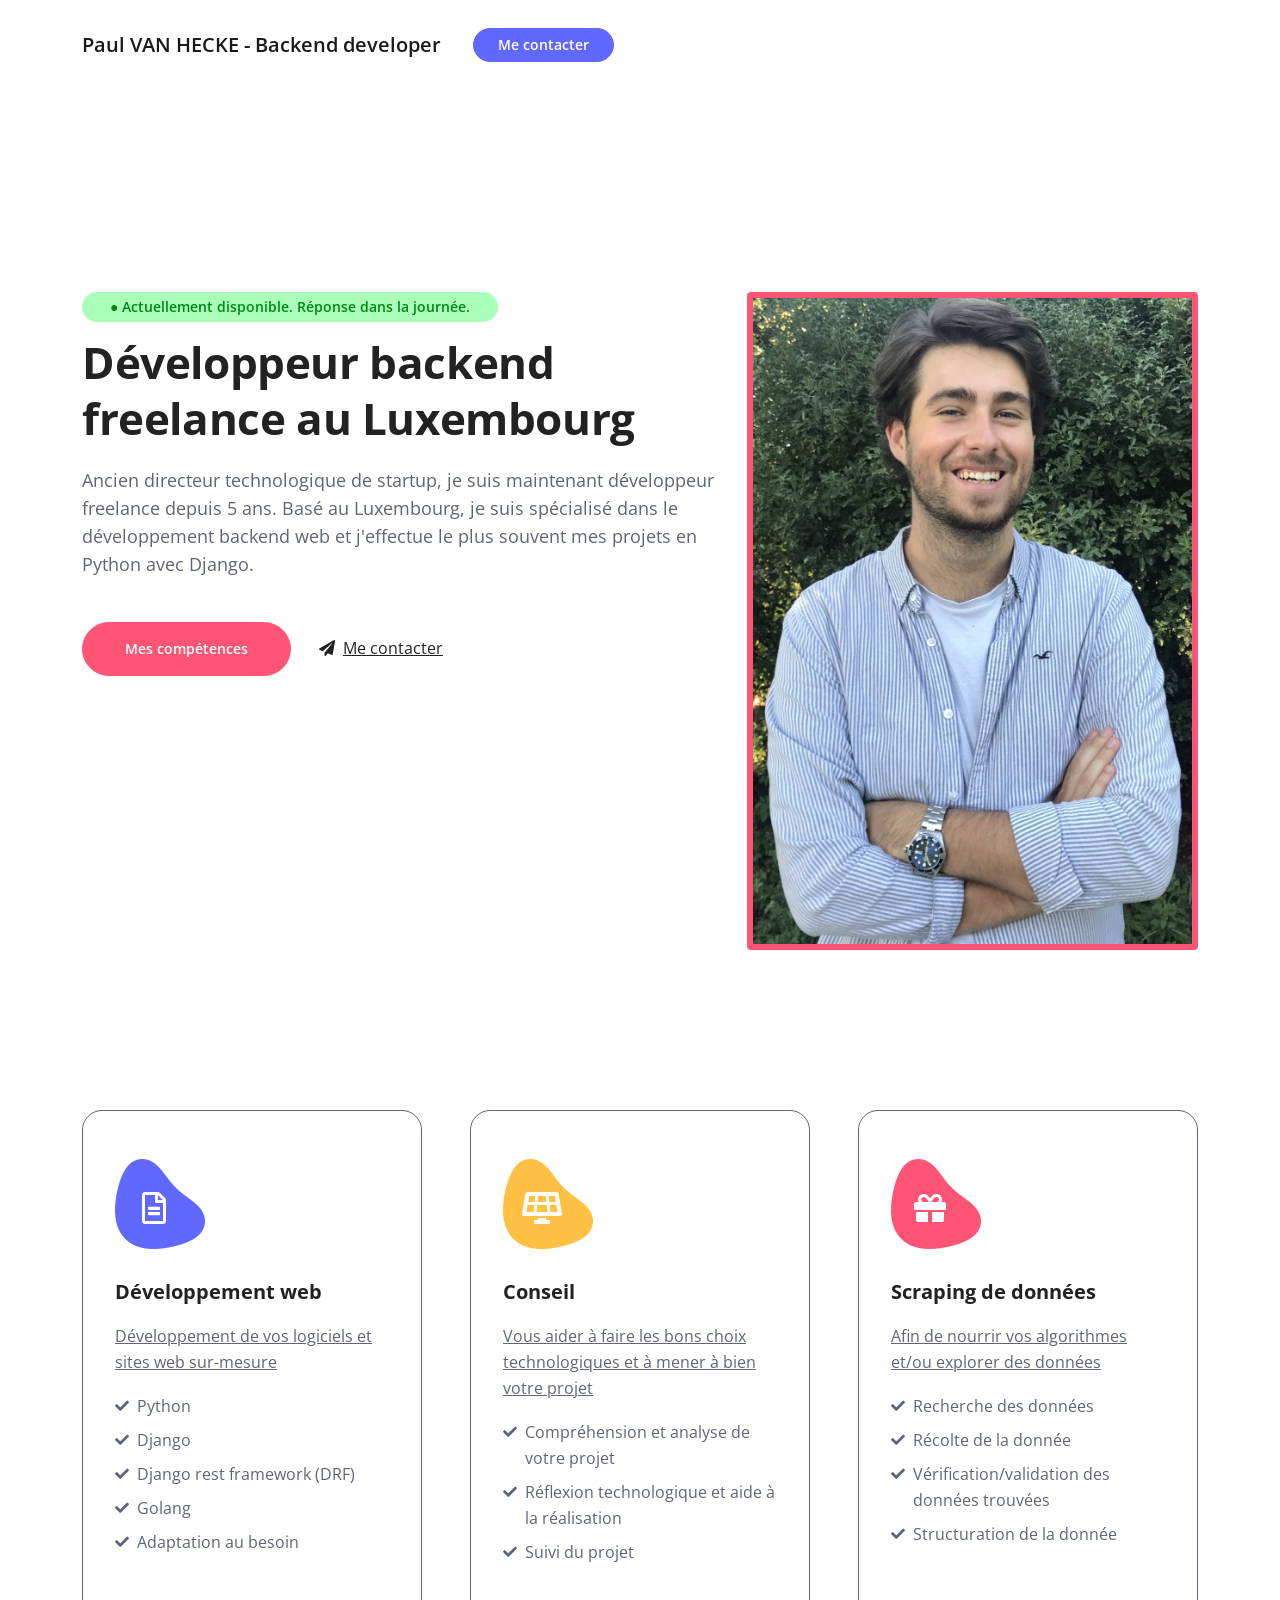
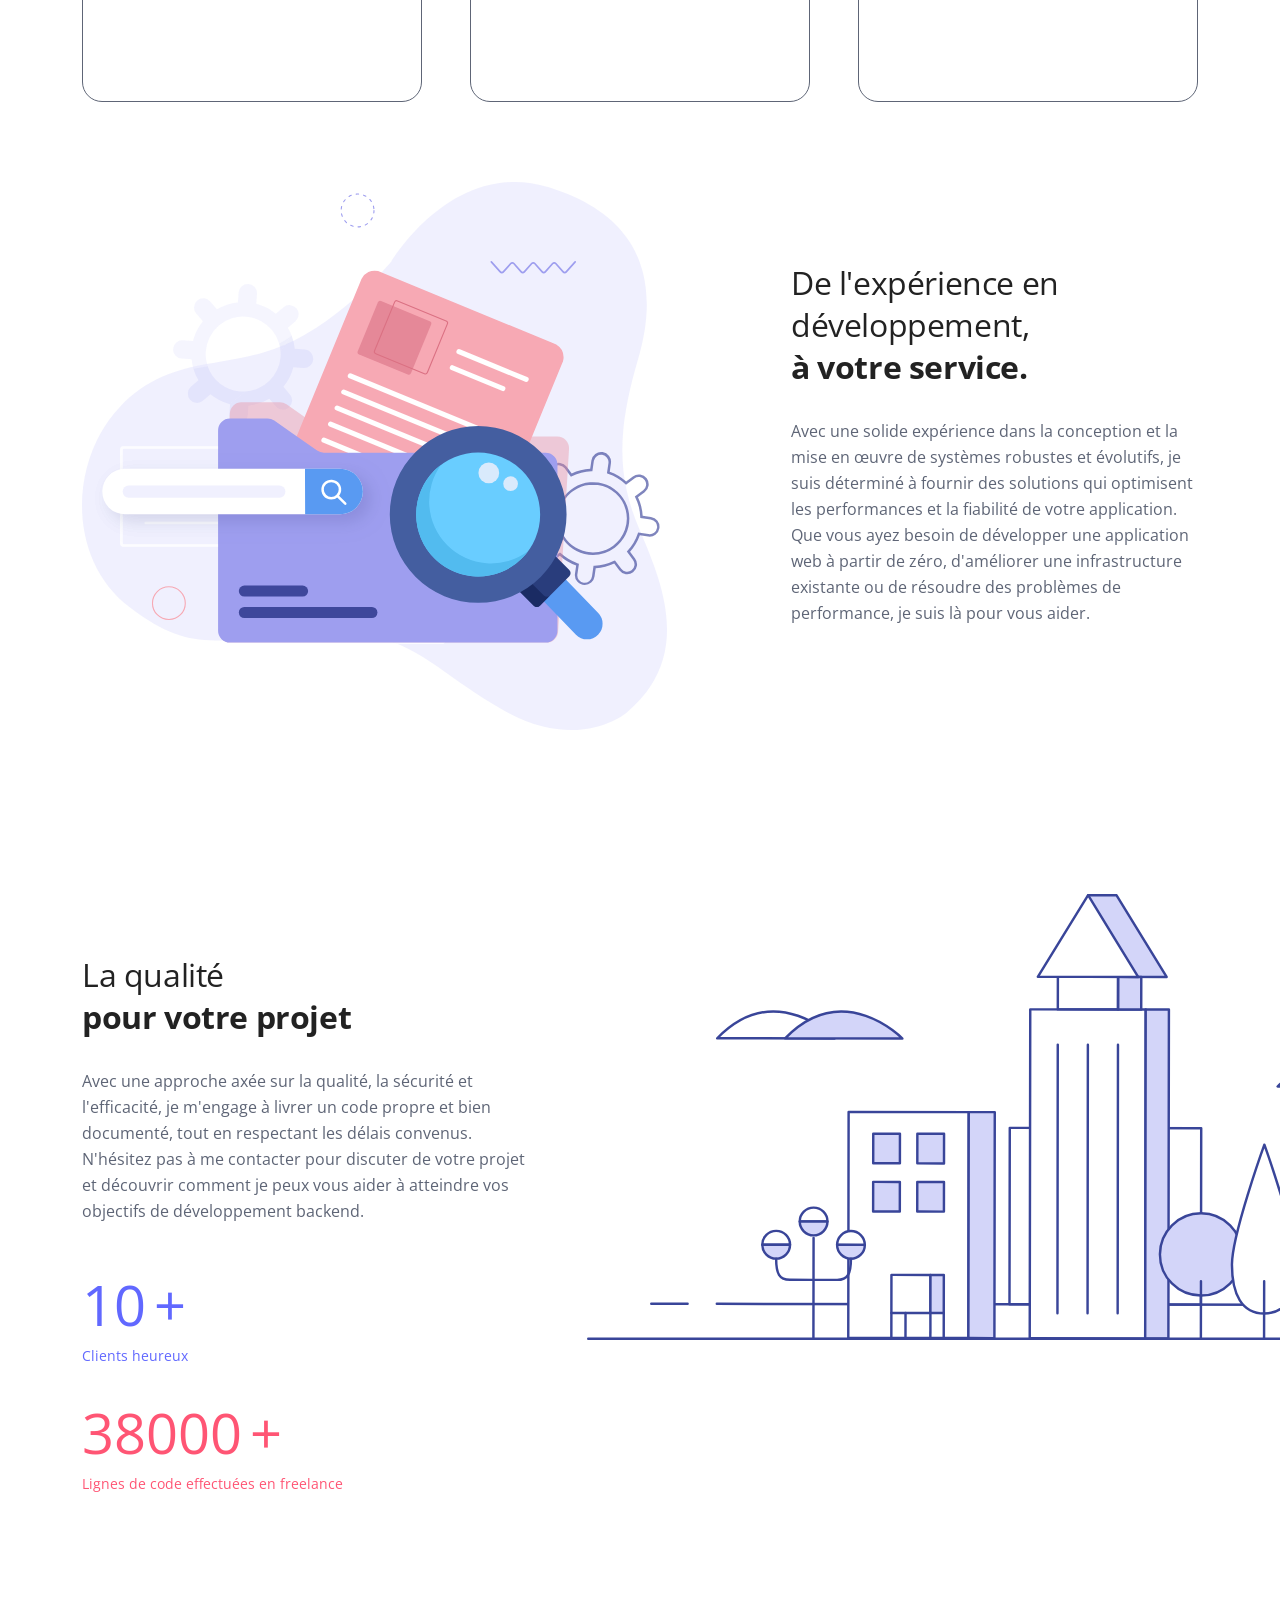
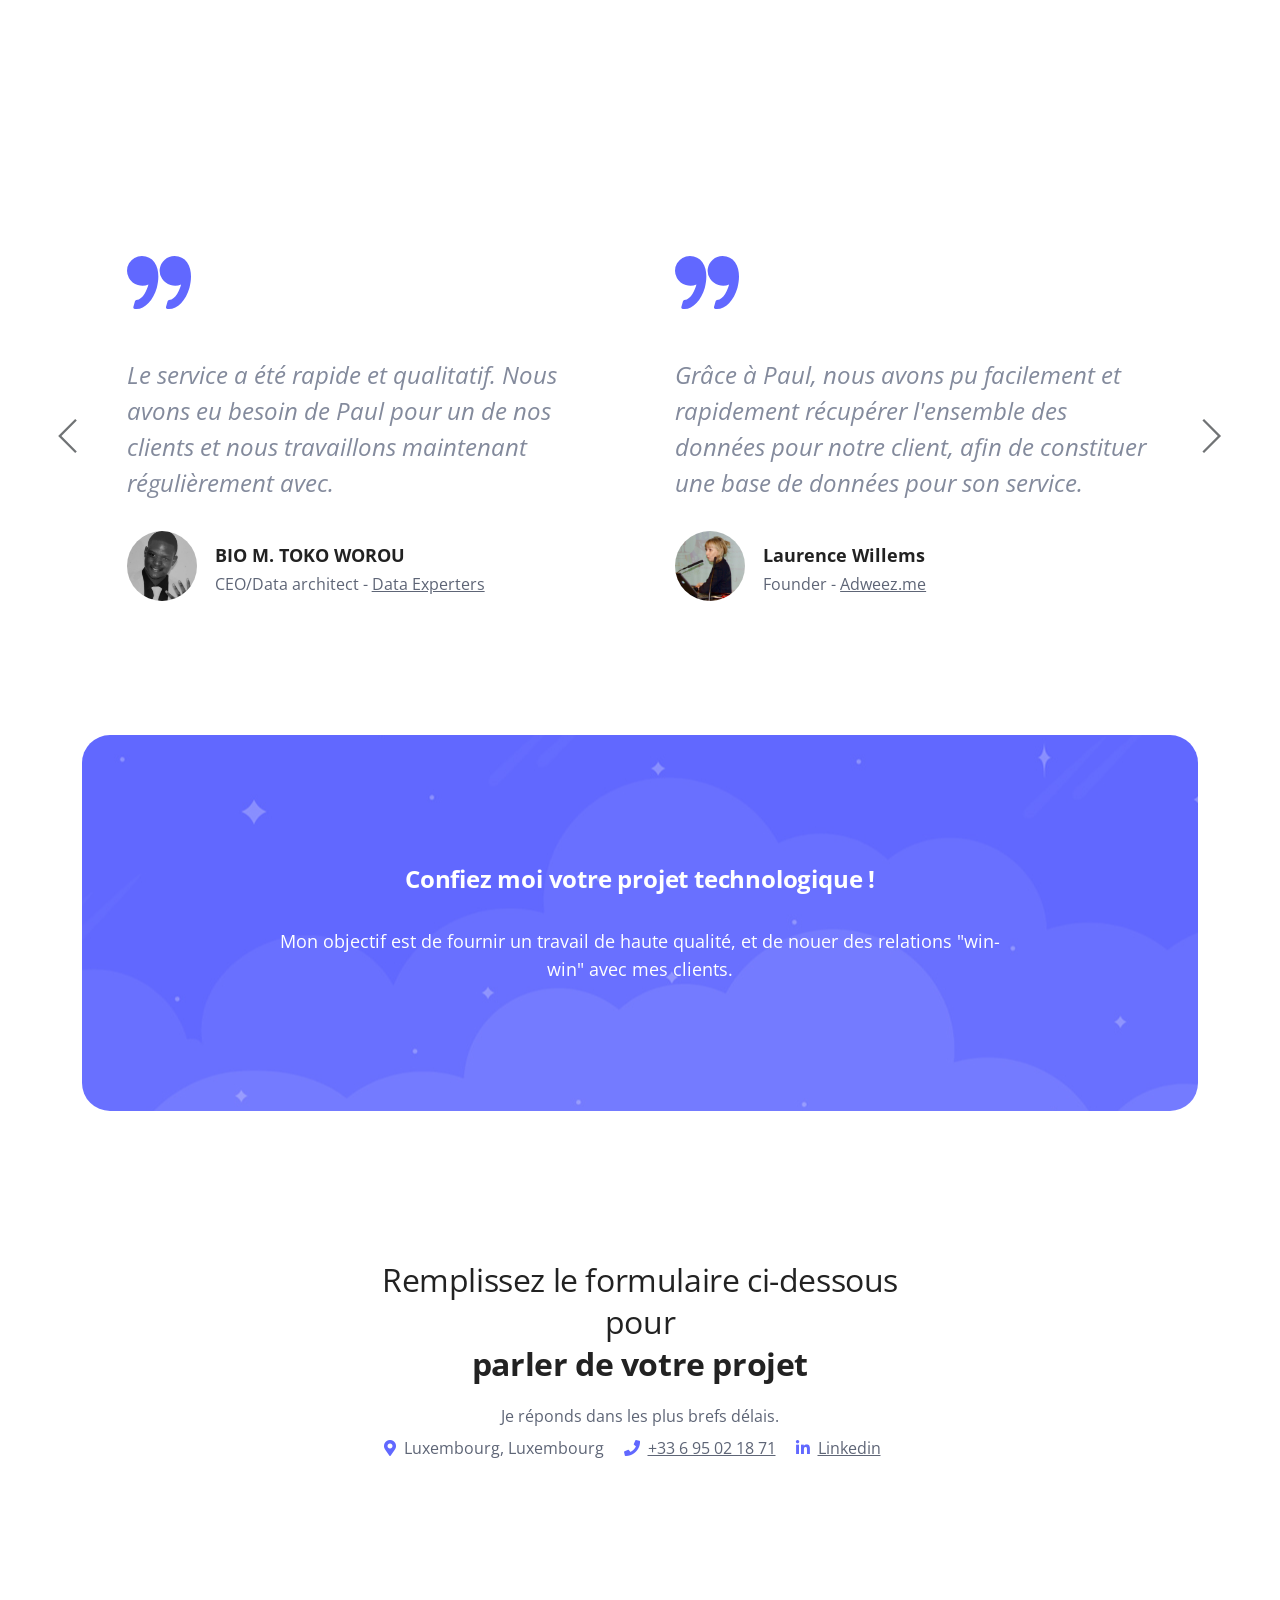
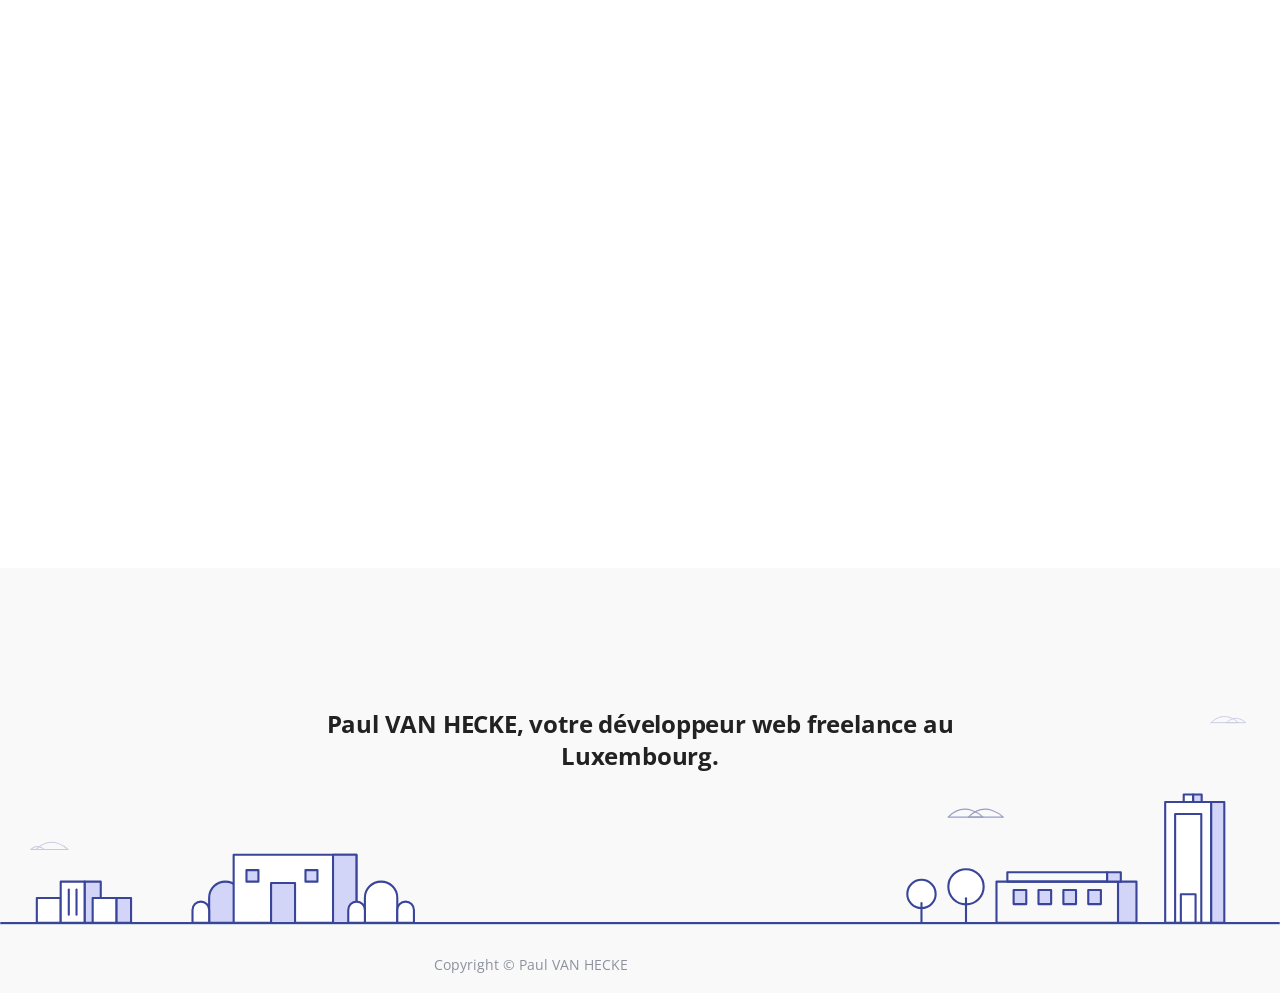
==== commit 7894a311: "fix: typo" ====
--- a/index.html
+++ b/index.html
@@ -317,7 +317,7 @@
                                     <div class="card">
                                         <img class="quotes" src="images/quotes.svg" alt="alternative">
                                         <div class="card-body">
-                                            <p class="testimonial-text">Nous avions besoin de développeur notre
+                                            <p class="testimonial-text">Nous avions besoin de développer notre
                                                 plateforme IA, Paul nous a fournit une infrastructure robuste et
                                                 efficace répondant parfaitement à notre besoin.</p>
                                             <div class="details">
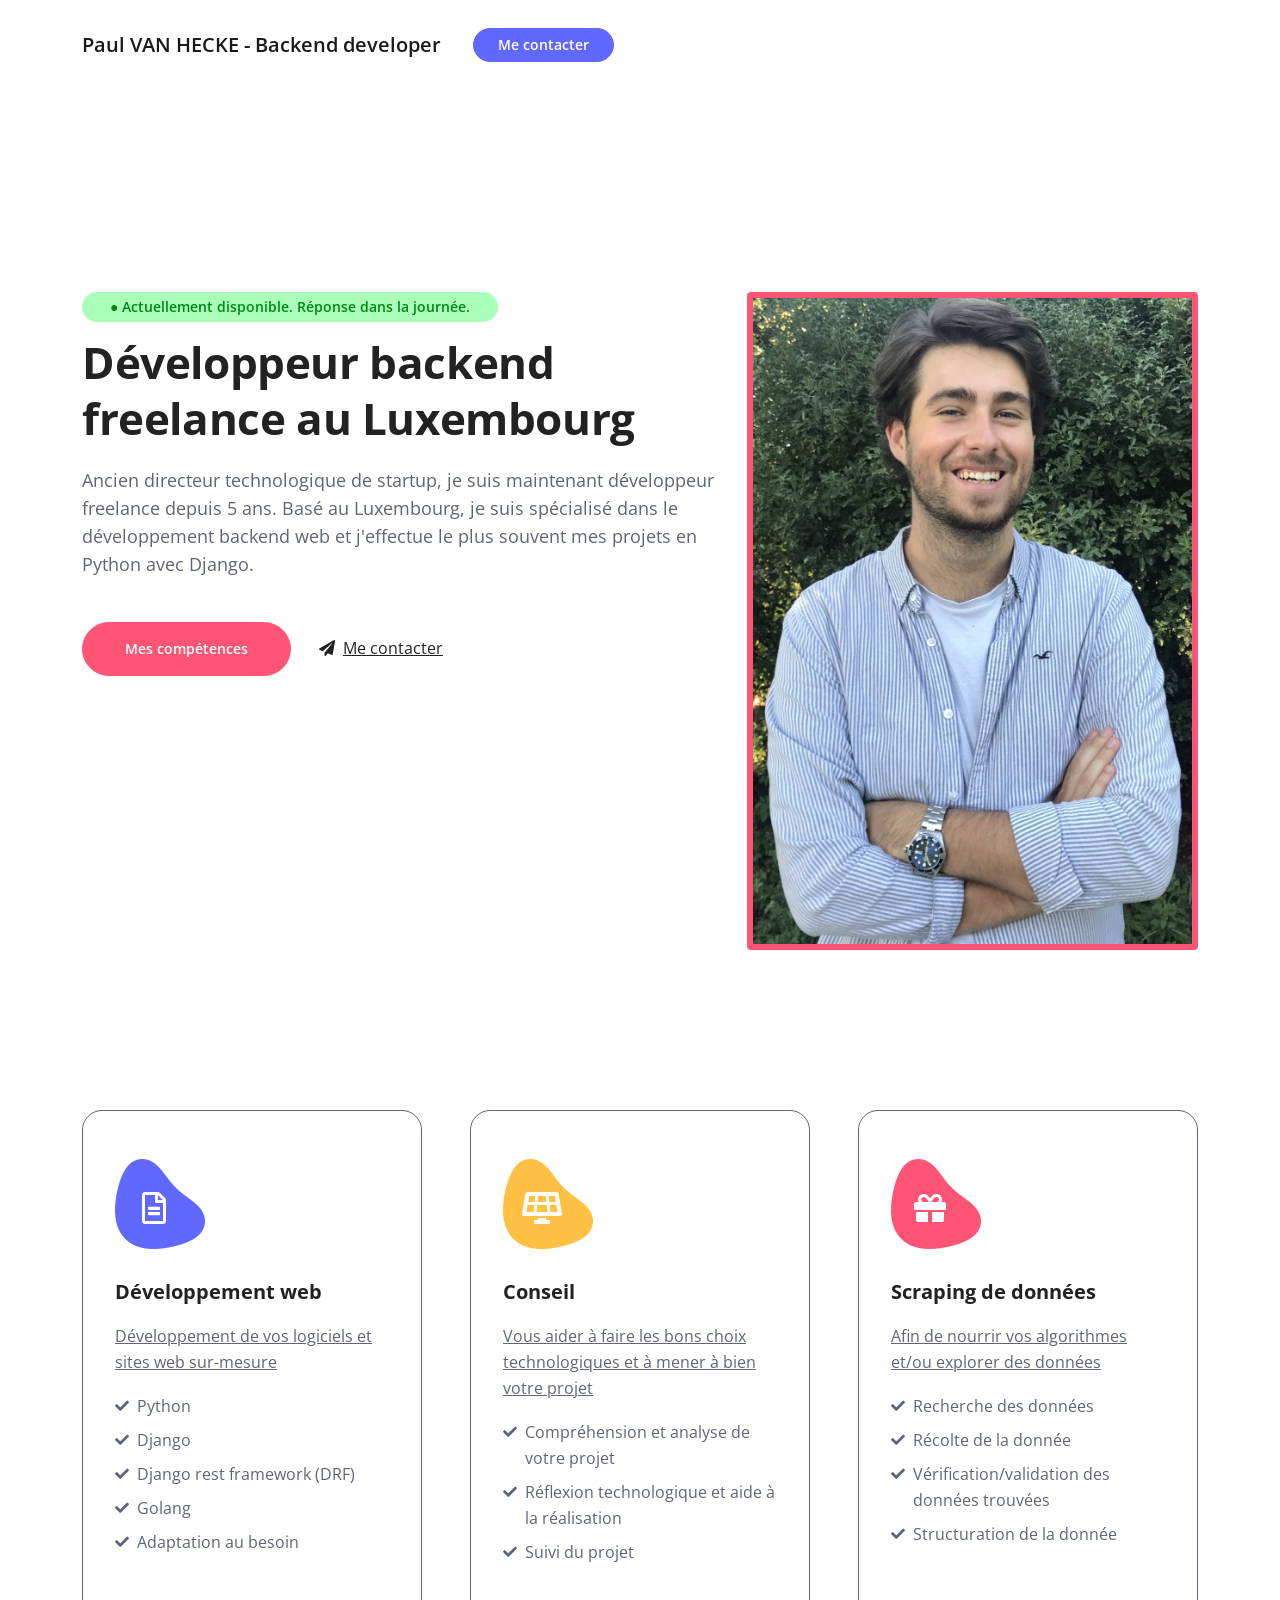
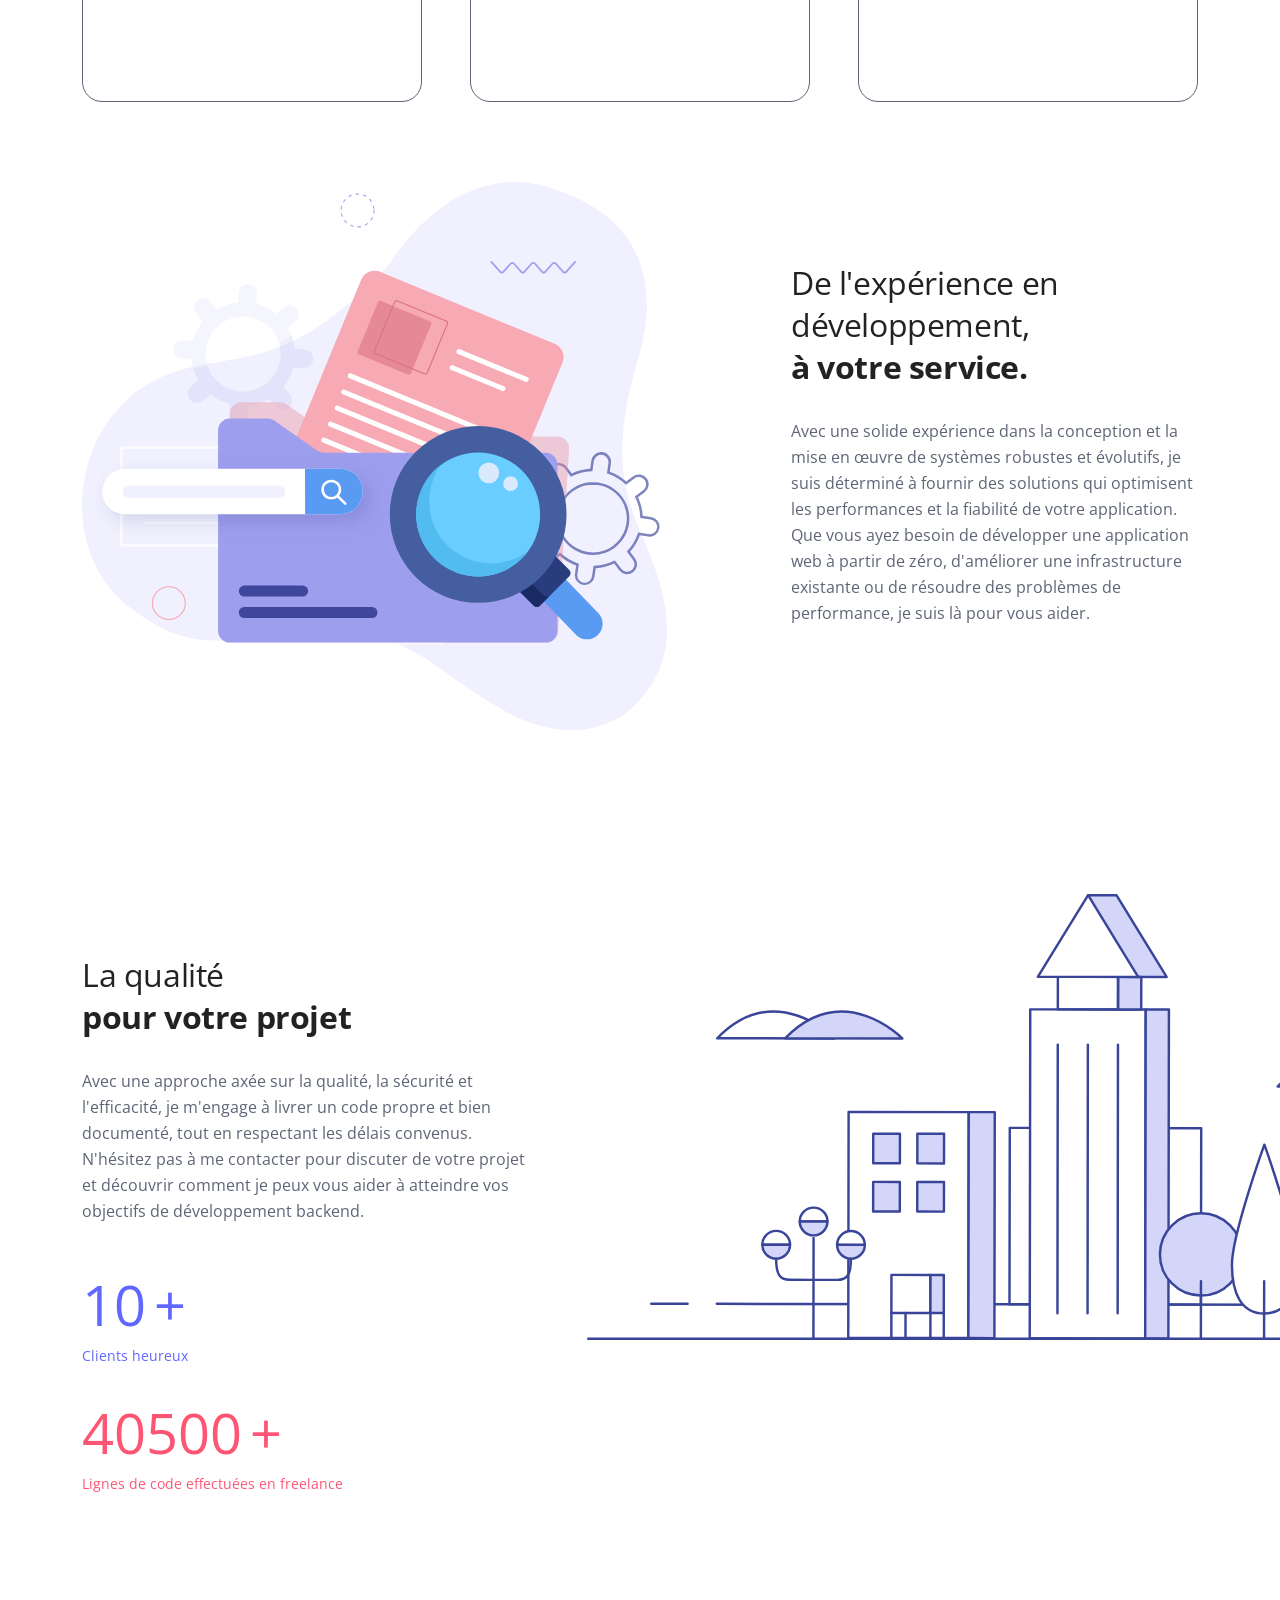
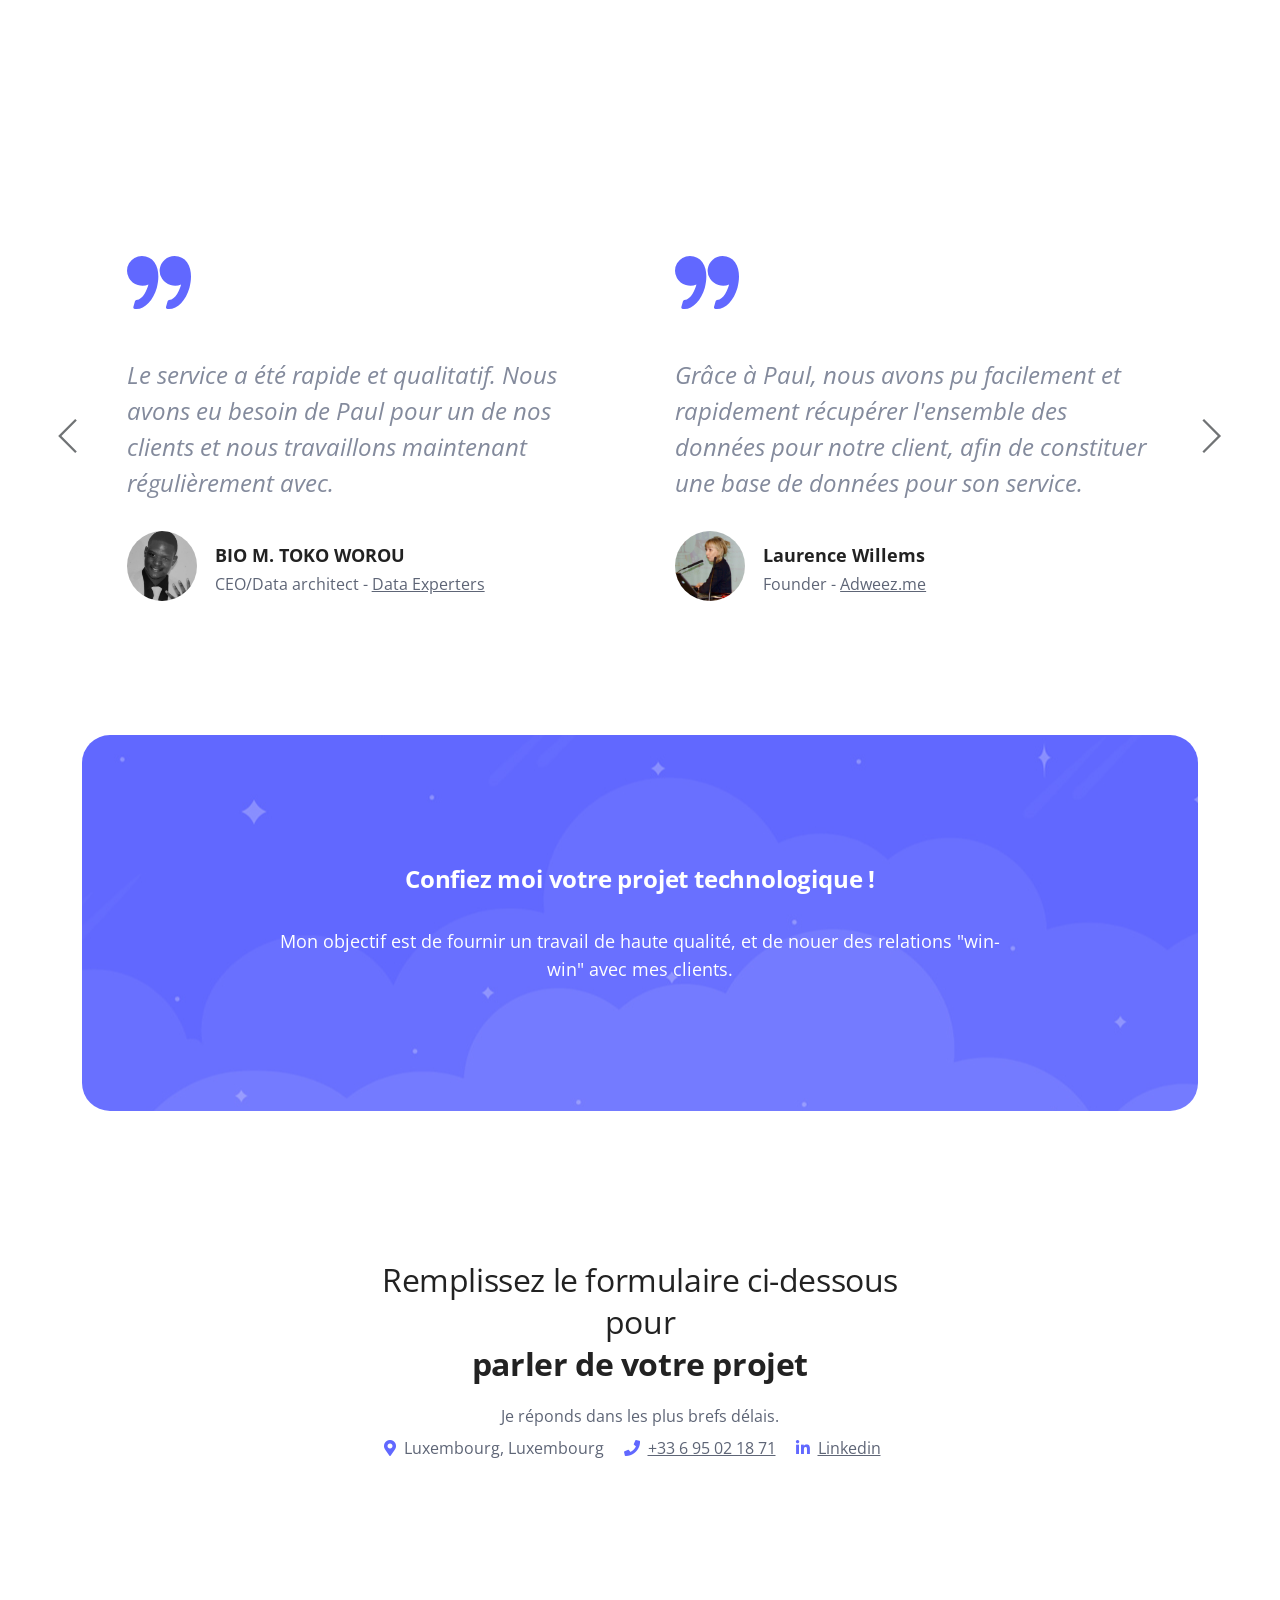
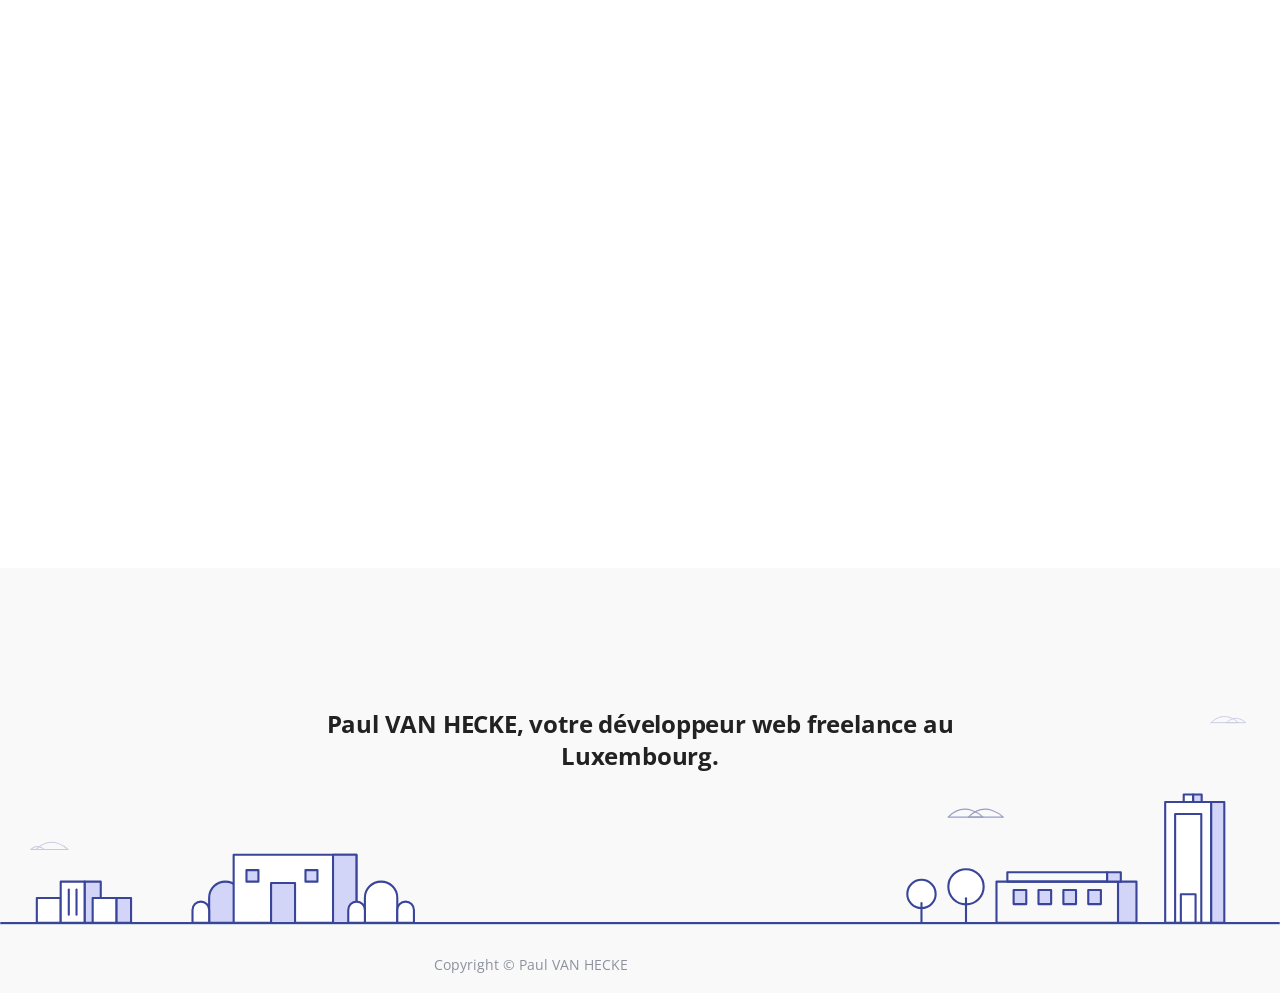
==== commit 29826794: "Remove og tag" ====
--- a/index.html
+++ b/index.html
@@ -9,15 +9,6 @@
     <meta name="description"
         content="Développeur backend freelance basé au Luxembourg. Je suis disponible pour vos missions de développement web, développement d'API, développement de site internet ainsi que du consulting.">
     <meta name="author" content="Paul VAN HECKE">
-
-    <!-- OG Meta Tags to improve the way the post looks when you share the page on Facebook, Twitter, LinkedIn -->
-    <meta property="og:site_name" content="" /> <!-- website name -->
-    <meta property="og:site" content="" /> <!-- website link -->
-    <meta property="og:title" content="" /> <!-- title shown in the actual shared post -->
-    <meta property="og:description" content="" /> <!-- description shown in the actual shared post -->
-    <meta property="og:image" content="" /> <!-- image link, make sure it's jpg -->
-    <meta property="og:url" content="" /> <!-- where do you want your post to link to -->
-    <meta name="twitter:card" content="summary_large_image"> <!-- to have large image post format in Twitter -->
 
     <!-- Webpage Title -->
     <title>Développeur web backend freelance au Luxembourg</title>
@@ -443,4 +434,4 @@
         data-code="vH7d6RNITGZfTAB9Wl0hW4t4wFIwYQLj"></script>
 </body>
 
-</html>+</html>
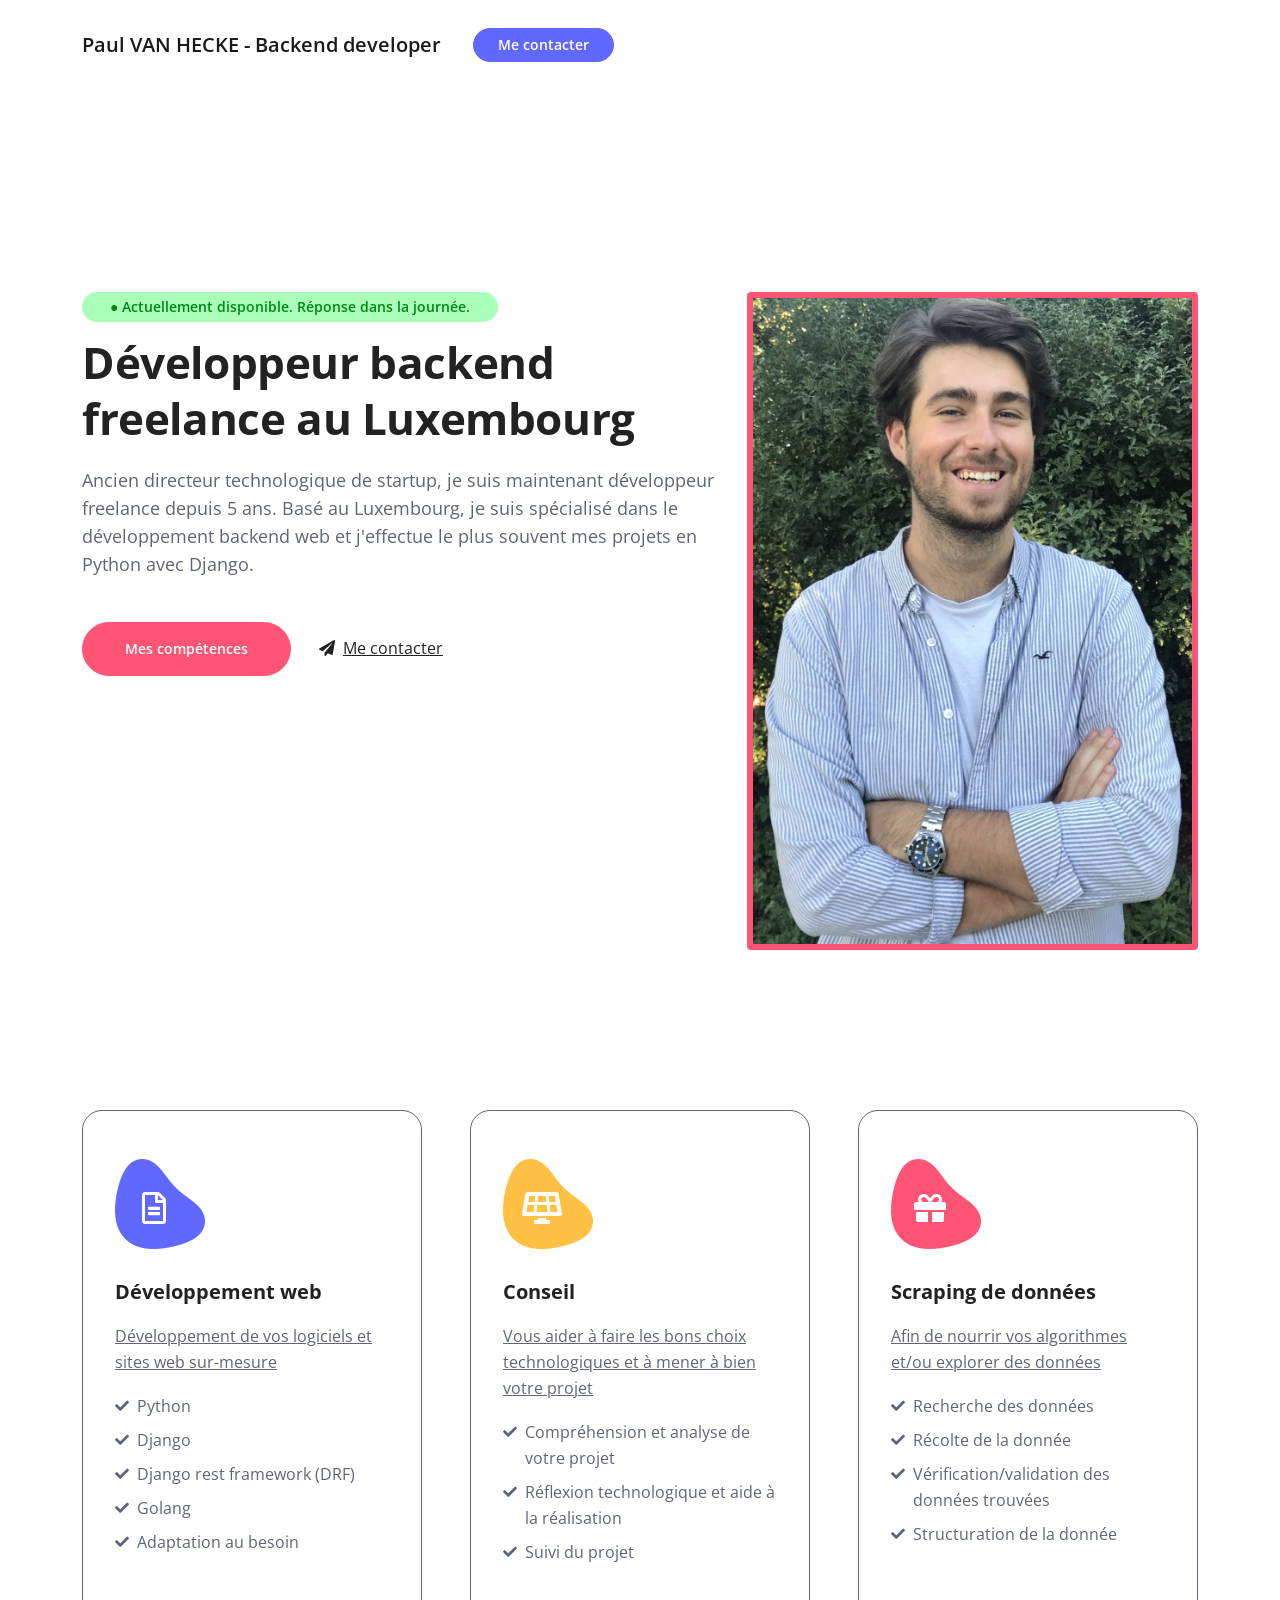
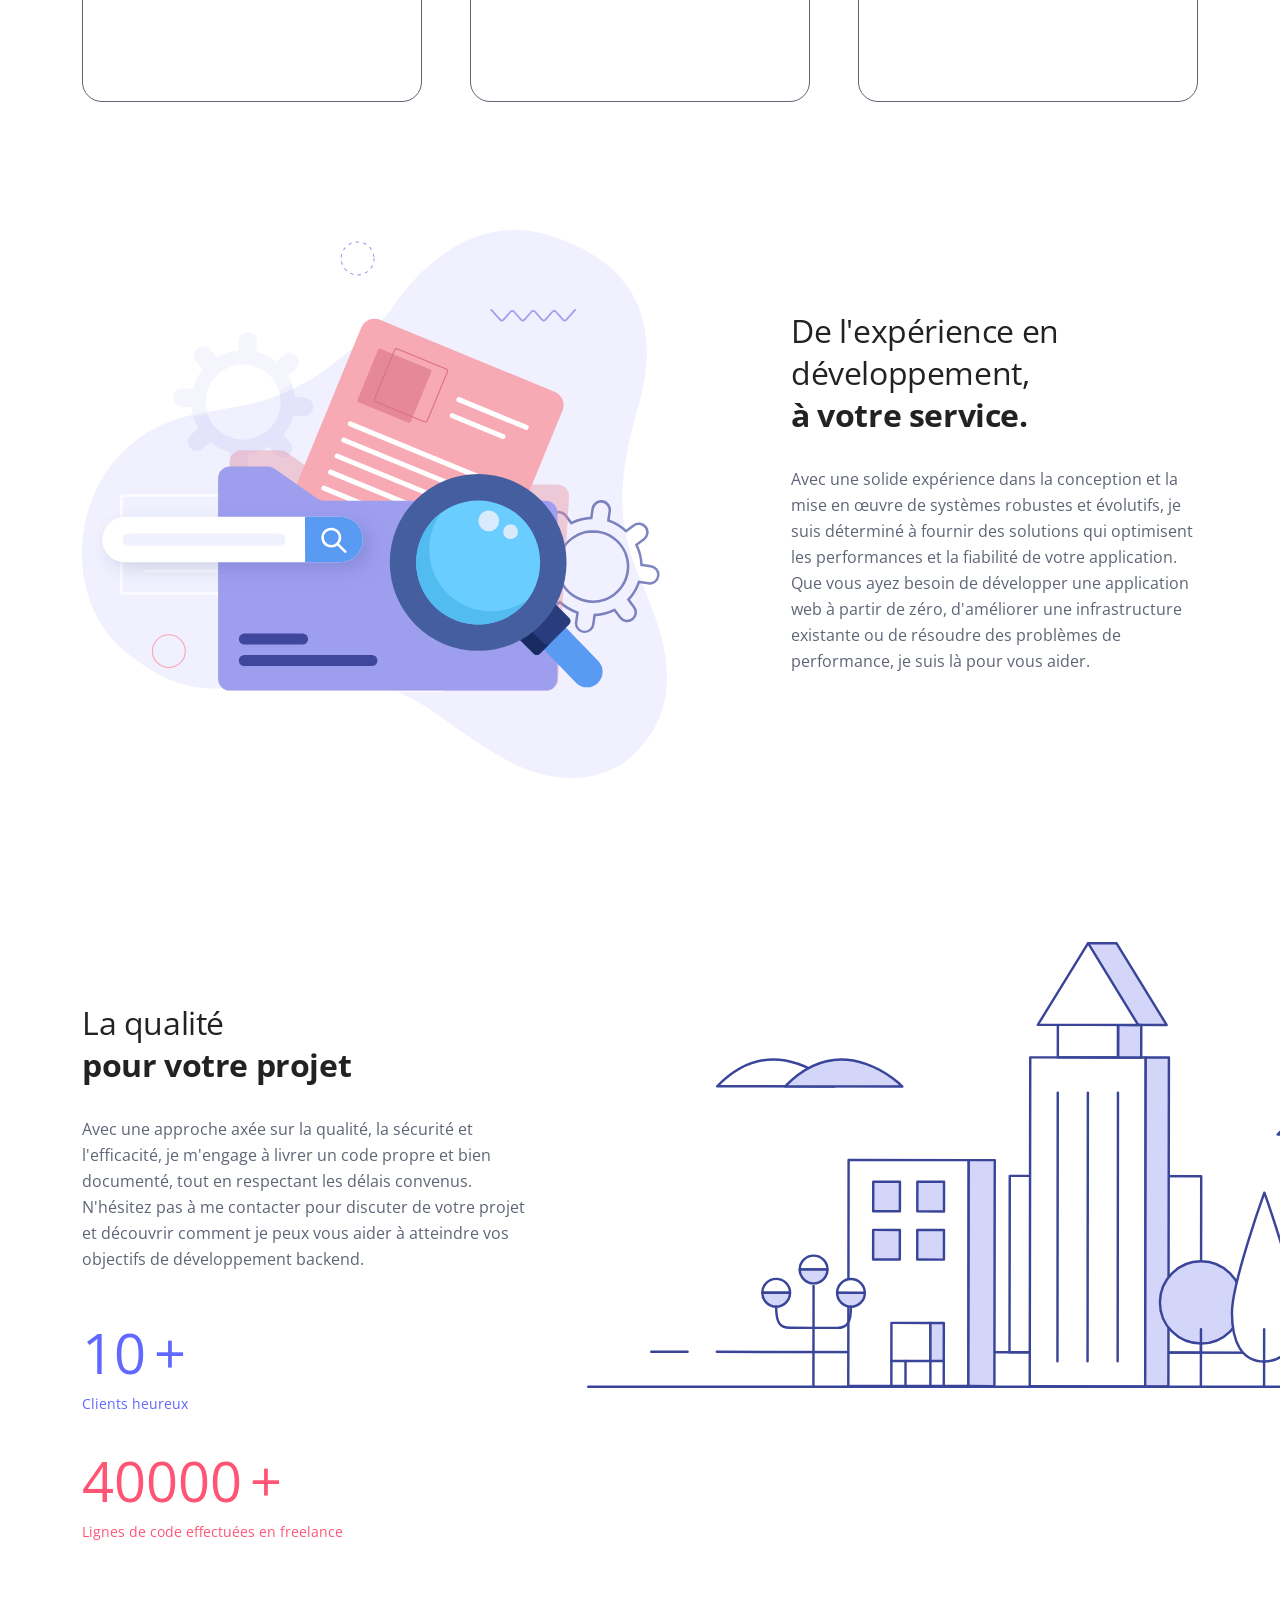
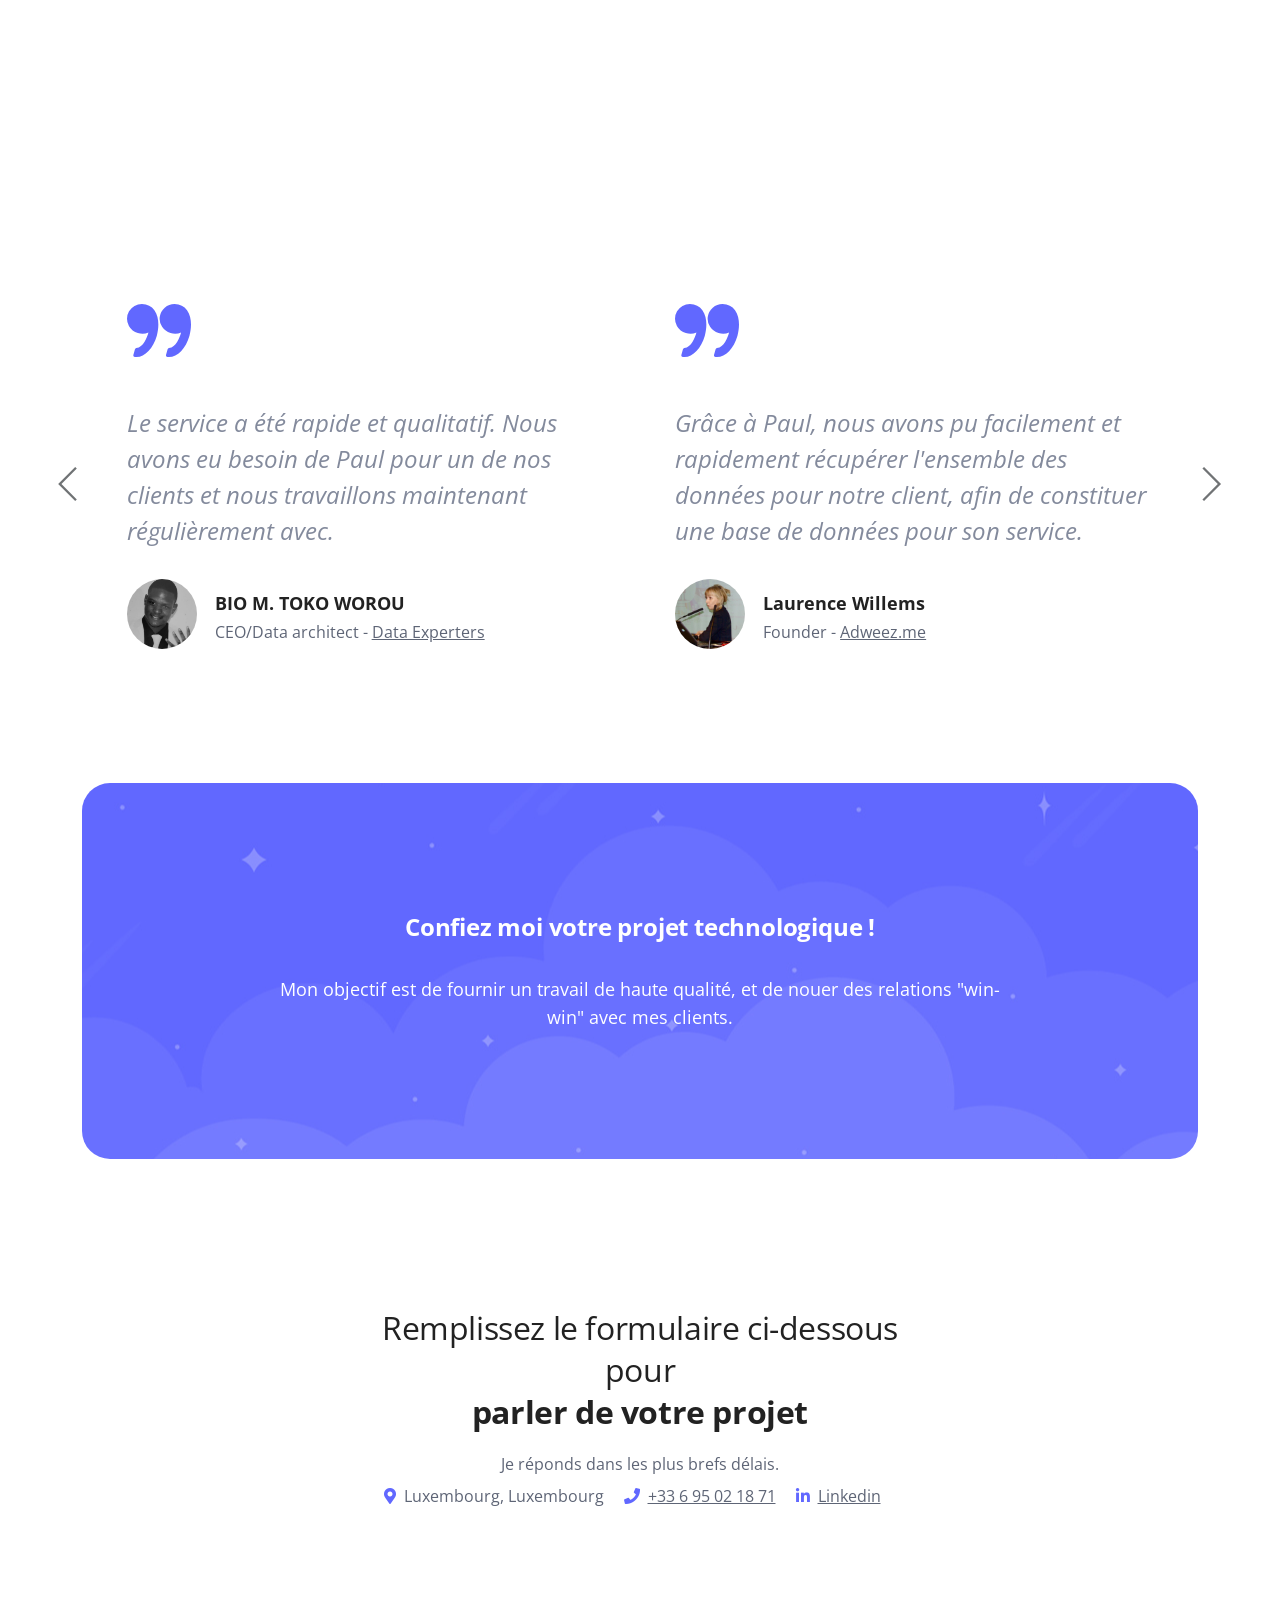
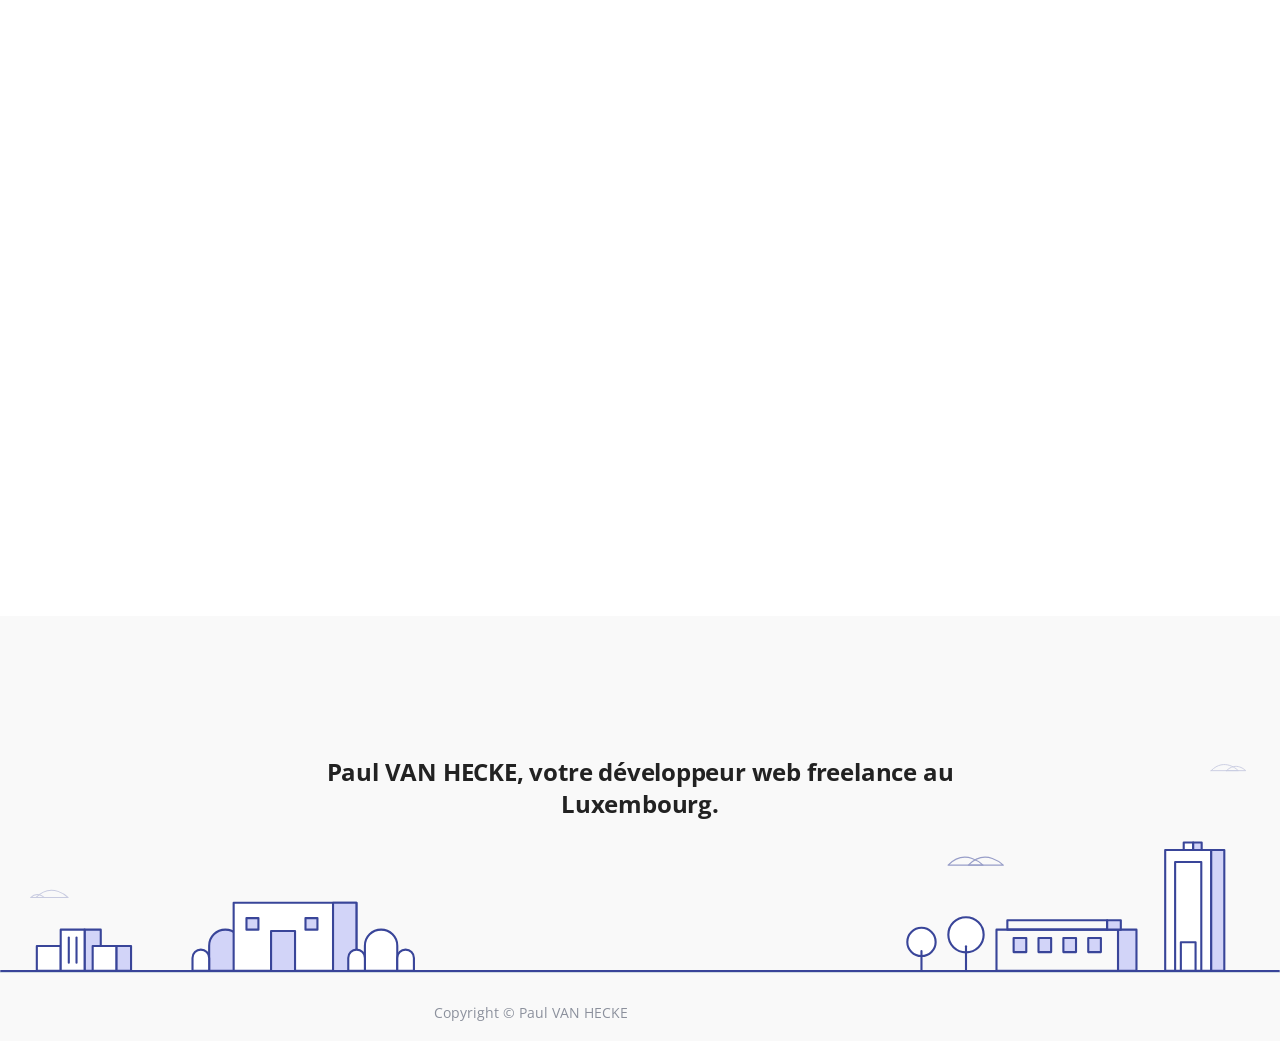
==== commit 2204b72f: "fix some responsive" ====
--- a/index.html
+++ b/index.html
@@ -56,7 +56,7 @@
     <header id="header" class="header">
         <div class="container">
             <div class="row">
-                <div class="col-lg-6 col-xl-7">
+                <div class="mb-5 w-full lg:mb-0 col-xl-7">
                     <div class="text-container">
                         <div class="section-title">● Actuellement disponible. Réponse dans la journée.</div>
                         <h1 class="h1-large">Développeur backend freelance au Luxembourg</h1>
@@ -84,7 +84,7 @@
             <div class="row gx-5">
 
                 <!-- Card -->
-                <div class="col-12 col-lg-4">
+                <div class="mb-5 lg:mb-0 col-12 col-lg-4">
                     <div class="card h-100">
                         <div class="card-icon blue">
                             <span class="far fa-file-alt"></span>
@@ -120,7 +120,7 @@
                 <!-- end of card -->
 
                 <!-- Card -->
-                <div class="col-12 col-lg-4">
+                <div class="mb-5 lg:mb-0 col-12 col-lg-4">
                     <div class="card h-100">
                         <div class="card-icon yellow">
                             <span class="fas fa-solar-panel"></span>
@@ -148,7 +148,7 @@
                 <!-- end of card -->
 
                 <!-- Card -->
-                <div class="col-12 col-lg-4">
+                <div class="mb-5 lg:mb-0 col-12 col-lg-4">
                     <div class="card h-100">
                         <div class="card-icon red">
                             <span class="fas fa-gift"></span>
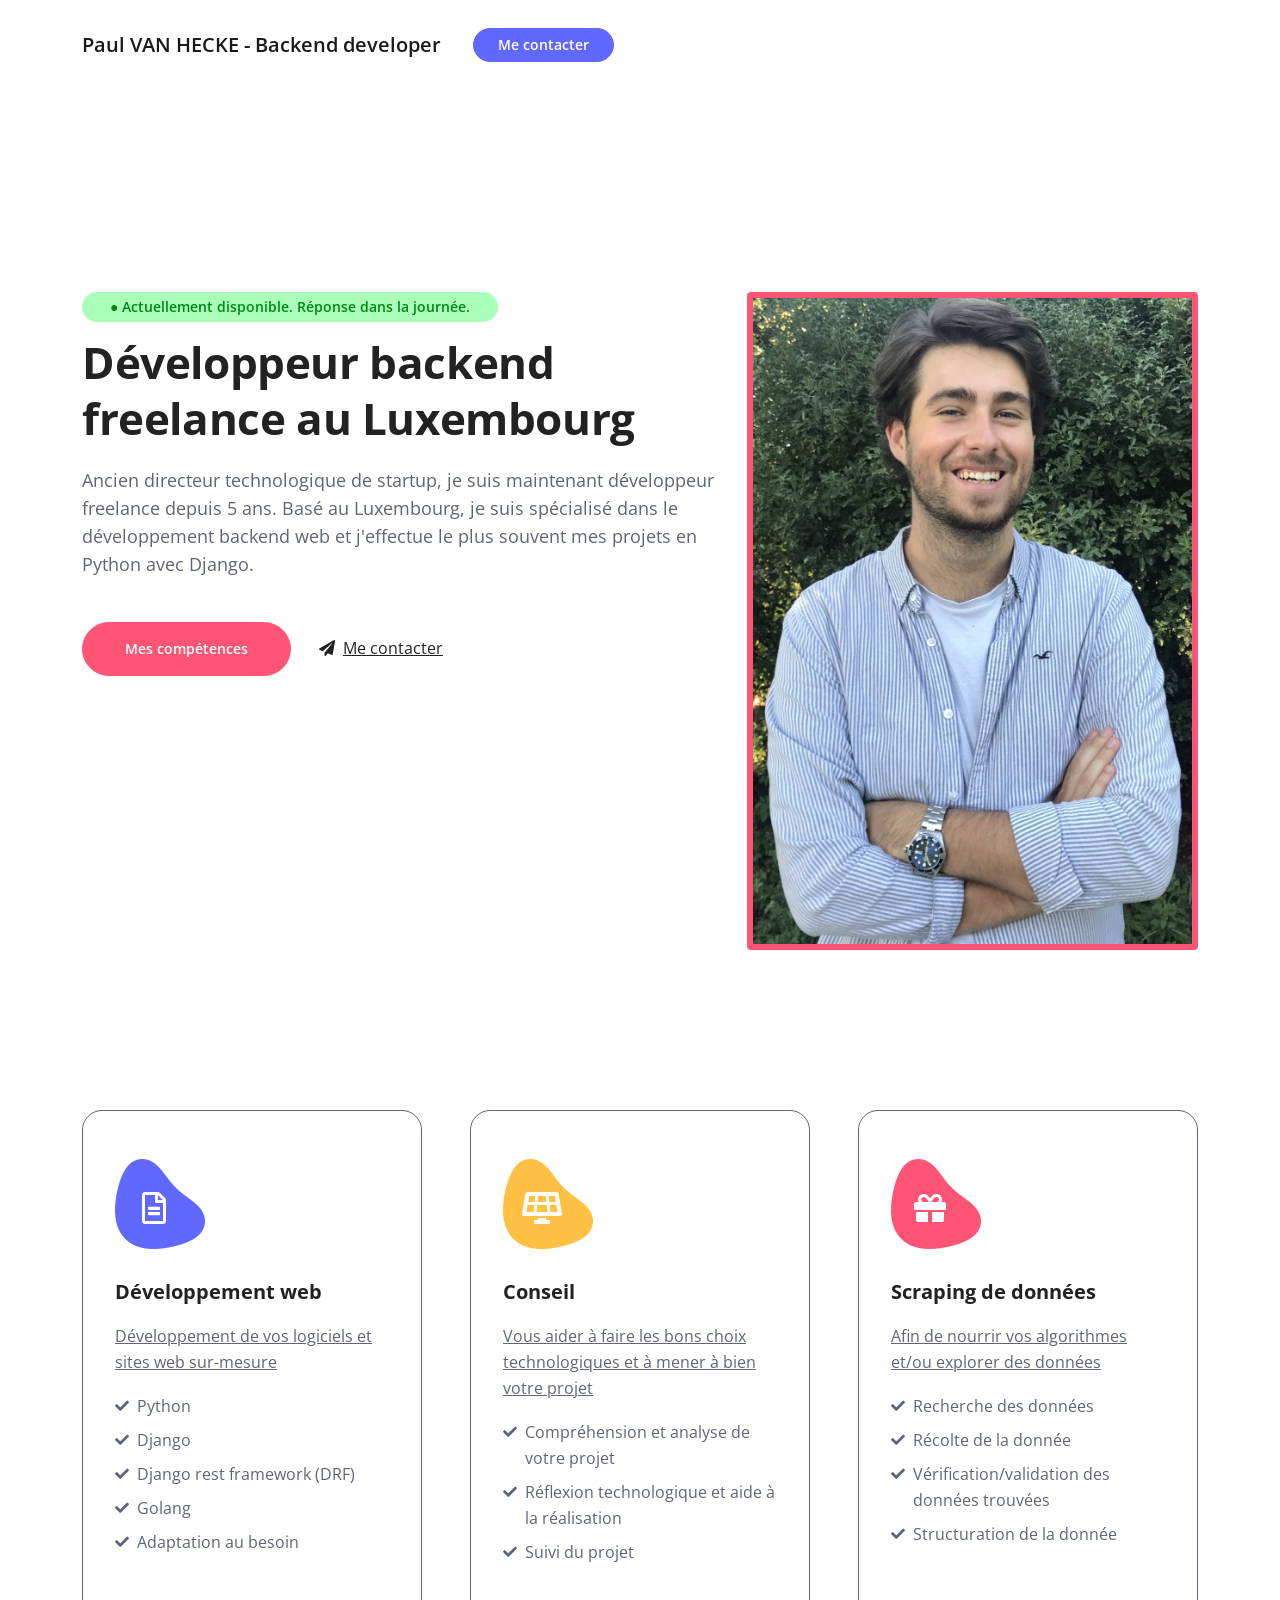
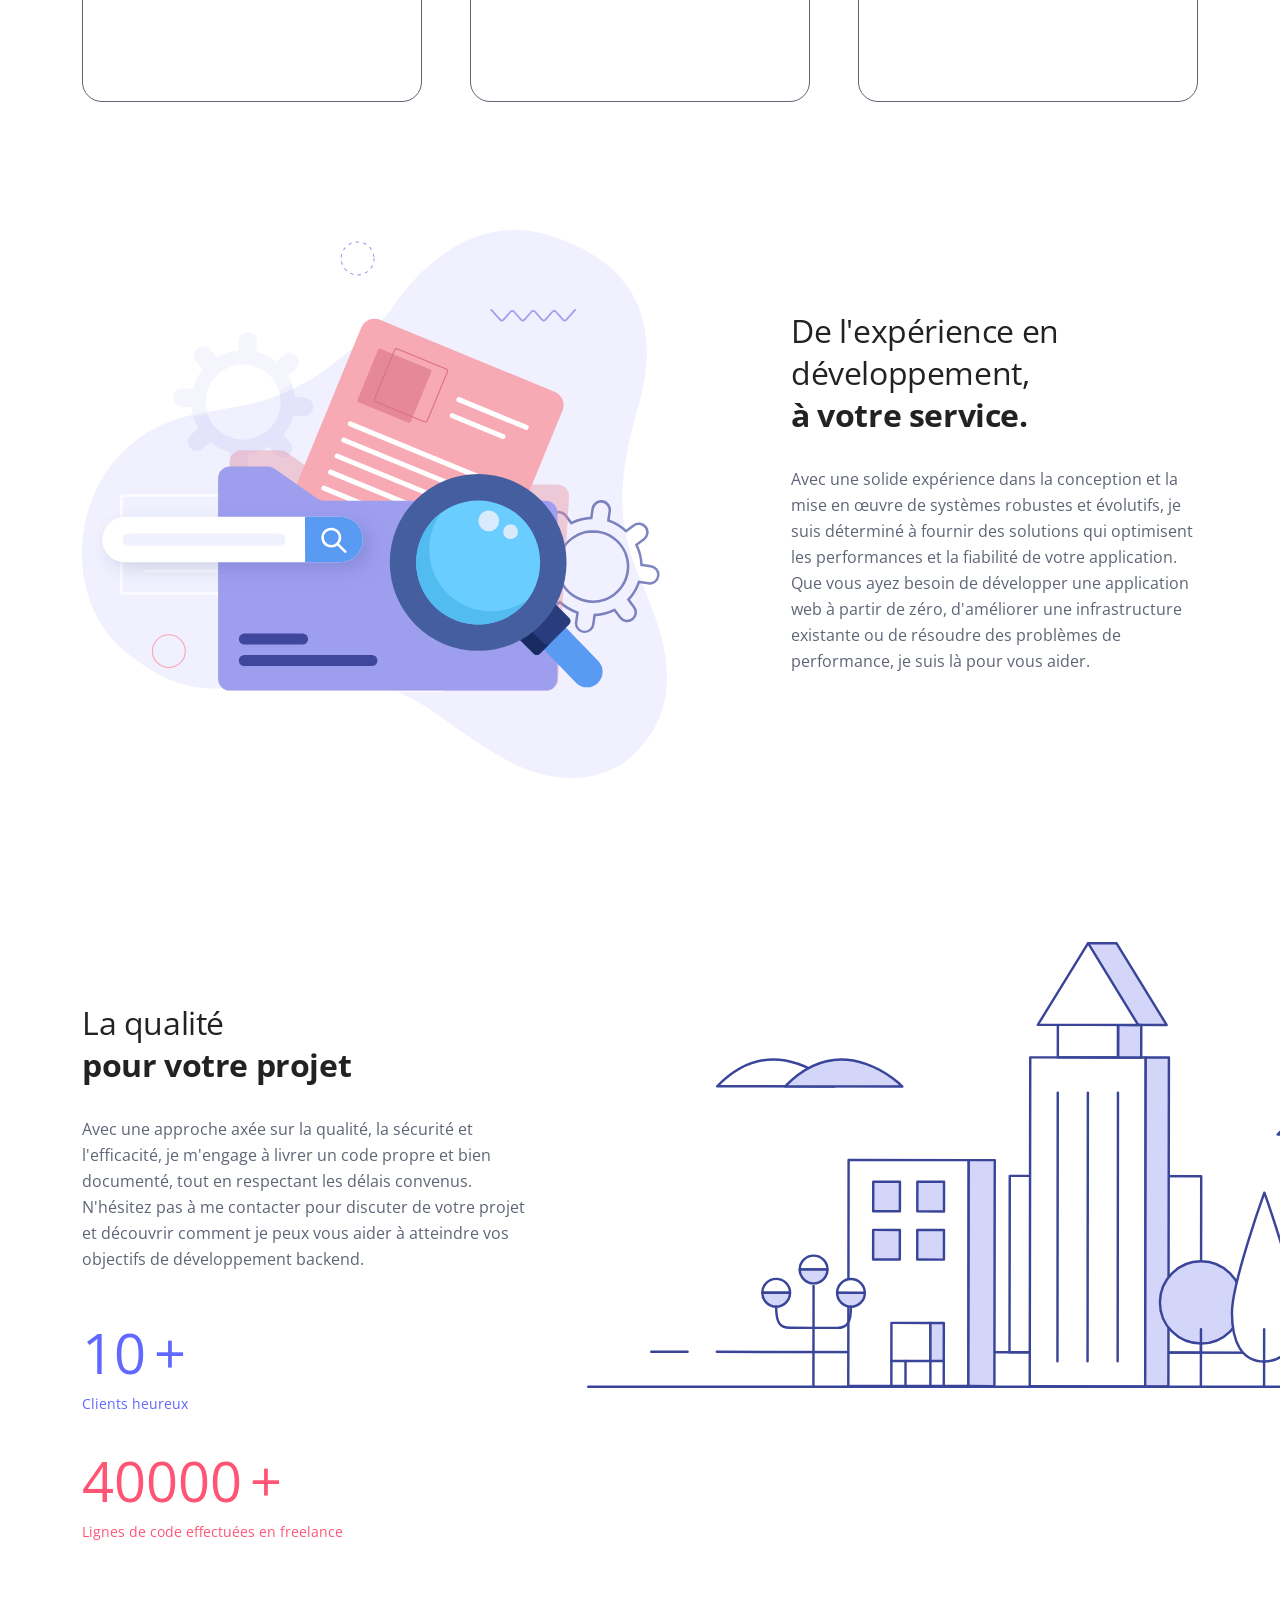
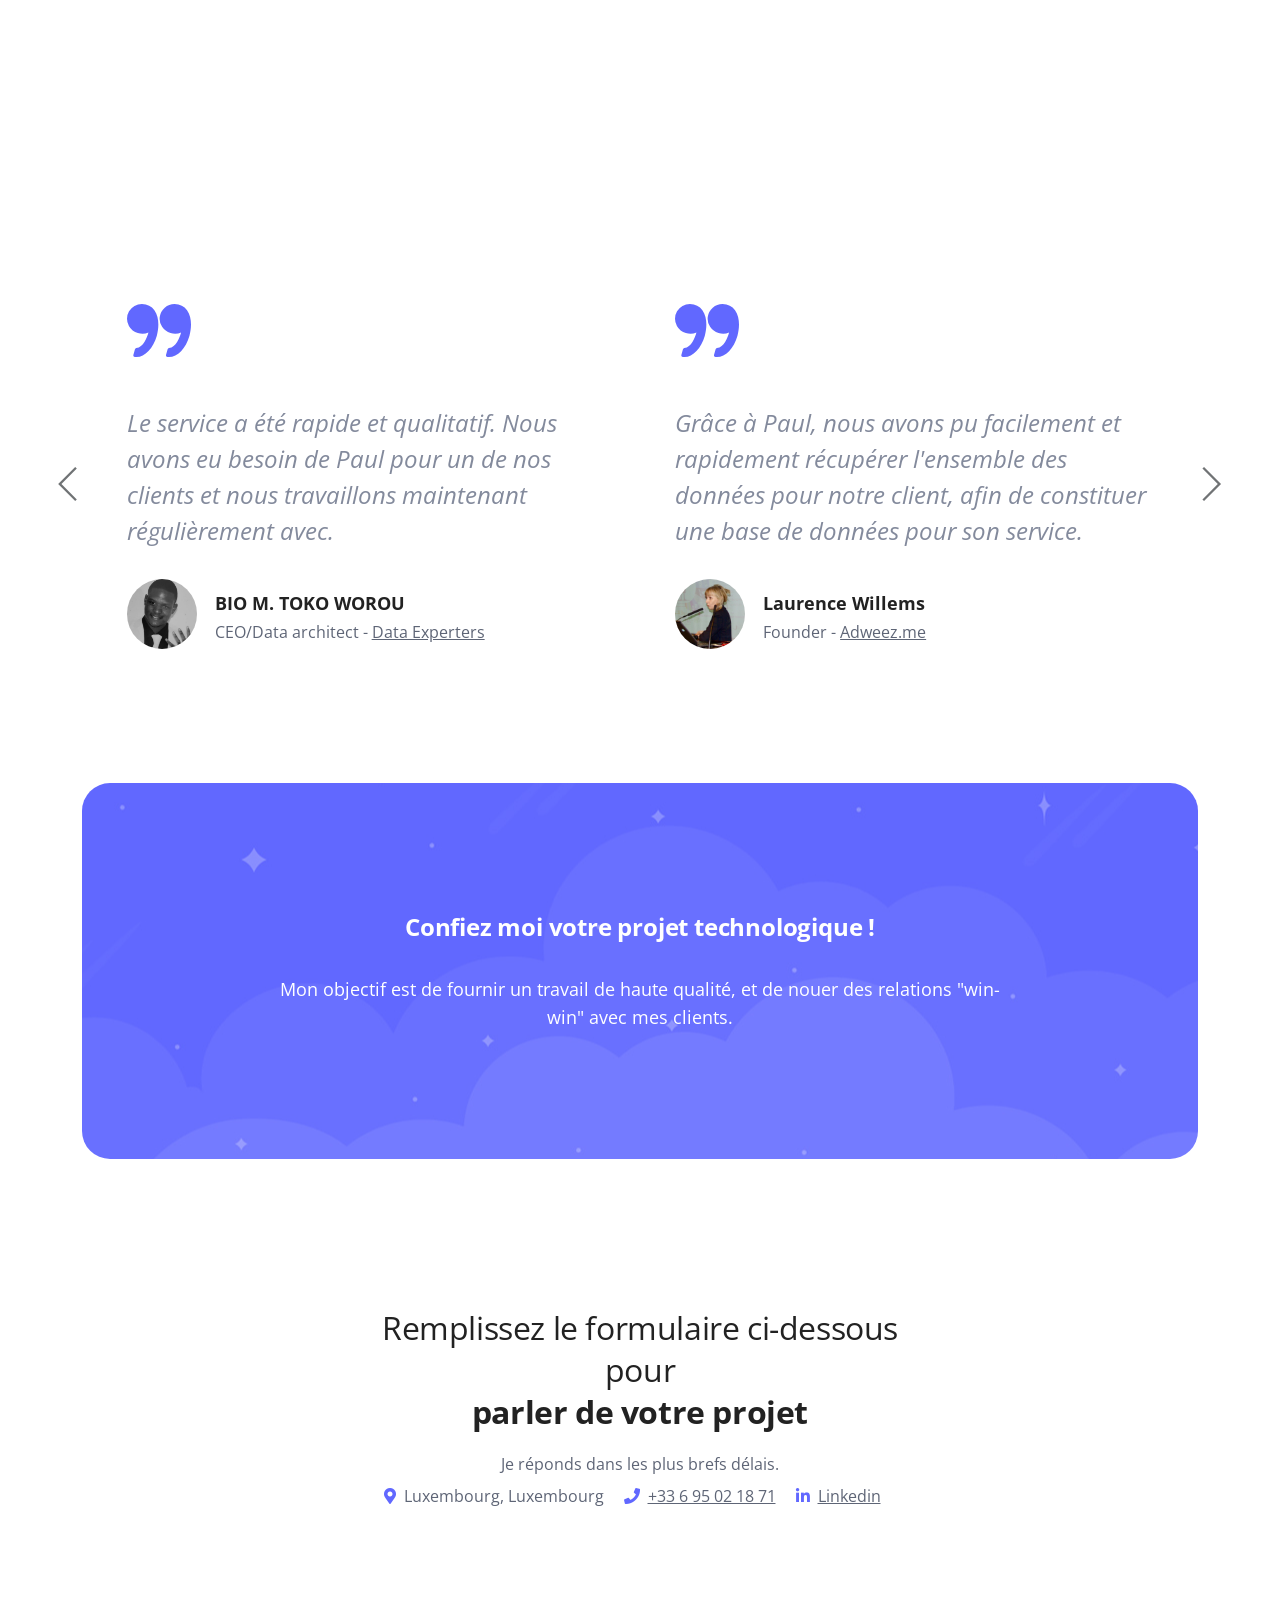
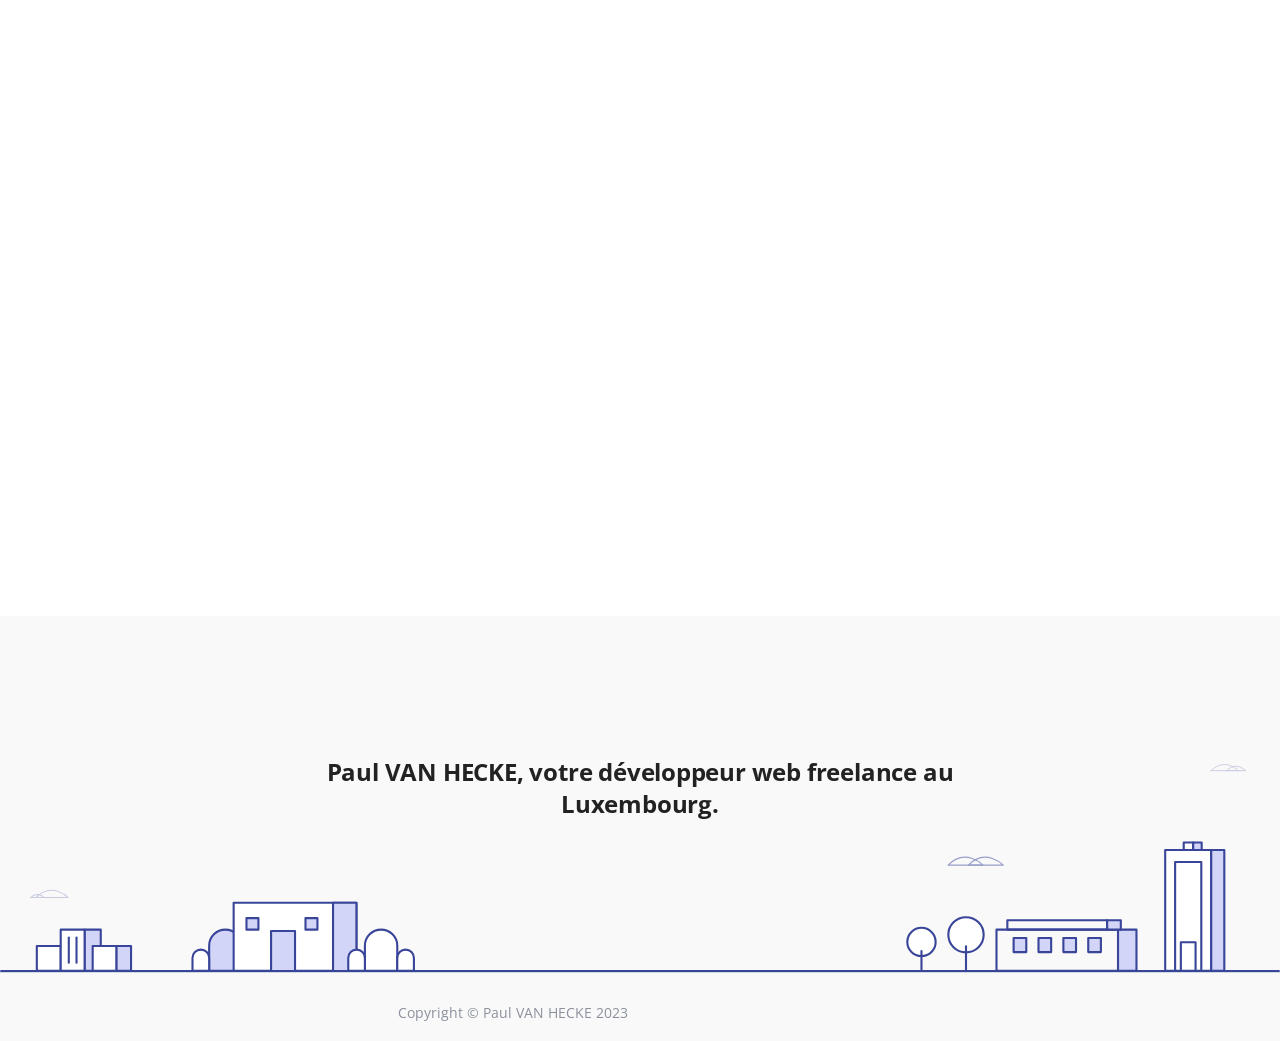
==== commit 927b4eb9: "fix: analytics remove pirsch" ====
--- a/index.html
+++ b/index.html
@@ -410,7 +410,7 @@
         <div class="container">
             <div class="row">
                 <div class="col-lg-6">
-                    <p class="p-small statement">Copyright © <a href="#">Paul VAN HECKE</a></p>
+                    <p class="p-small statement">Copyright © <a href="#">Paul VAN HECKE</a> 2023</p>
                 </div> <!-- end of col -->
             </div> <!-- enf of row -->
         </div> <!-- end of container -->
@@ -429,9 +429,7 @@
     <script src="js/swiper.min.js"></script> <!-- Swiper for image and text sliders -->
     <script src="js/purecounter.min.js"></script> <!-- Purecounter counter for statistics numbers -->
     <script src="js/isotope.pkgd.min.js"></script> <!-- Isotope for filter -->
-    <script src="js/scripts.js"></script> <!-- Custom scripts -->
-    <script defer type="text/javascript" src="https://api.pirsch.io/pirsch.js" id="pirschjs"
-        data-code="vH7d6RNITGZfTAB9Wl0hW4t4wFIwYQLj"></script>
+    <script src="js/scripts.js"></script> <!-- Custom scripts --
 </body>
 
 </html>
